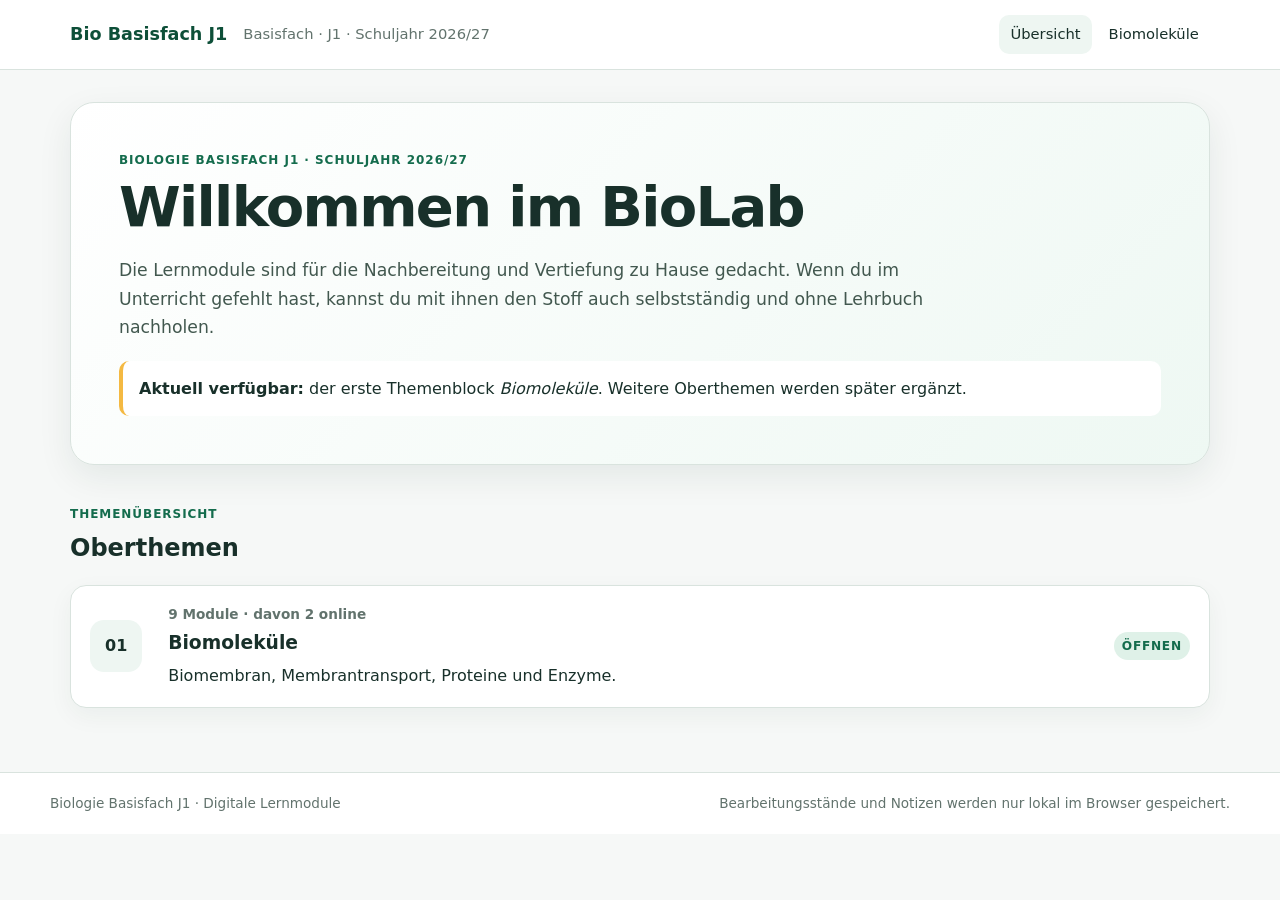
==== docs/index.html @ 50671f12 "füge mehrfachauswahl hinzu" ====
<!DOCTYPE html>

<html lang="de">
<head>
<meta charset="utf-8"/>
<meta content="width=device-width, initial-scale=1" name="viewport"/>
<meta content="Selbstlernmodule Biologie Basisfach J1 – Biomoleküle" name="description"/>
<title>Bio Basisfach – Biomoleküle</title>
<style>
:root {
  --bg: #f6f8f7;
  --surface: #ffffff;
  --surface-soft: #eef6f2;
  --text: #18302a;
  --muted: #62736d;
  --line: #d9e3de;
  --brand: #146c4d;
  --brand-dark: #0d4f38;
  --brand-soft: #dff1e8;
  --accent: #f4b942;
  --warm: #fff7df;
  --afb1: #e8f2ff;
  --afb2: #edf7ea;
  --afb3: #fff0e6;
  --shadow: 0 12px 34px rgba(18, 54, 43, 0.08);
  --radius: 18px;
}

* { box-sizing: border-box; }
html { scroll-behavior: smooth; }
body {
  margin: 0;
  background: var(--bg);
  color: var(--text);
  font-family: Inter, ui-sans-serif, system-ui, -apple-system, BlinkMacSystemFont, "Segoe UI", sans-serif;
  line-height: 1.65;
}
button, textarea { font: inherit; }
a { color: var(--brand); }
.skip-link { position: absolute; left: -9999px; top: auto; }
.skip-link:focus { left: 1rem; top: 1rem; z-index: 1000; padding: .6rem .8rem; background: #fff; border: 2px solid var(--brand); }
.sr-only { position: absolute; width: 1px; height: 1px; padding: 0; margin: -1px; overflow: hidden; clip: rect(0,0,0,0); white-space: nowrap; border: 0; }

.site-header {
  position: sticky;
  top: 0;
  z-index: 50;
  background: rgba(255,255,255,.94);
  backdrop-filter: blur(12px);
  border-bottom: 1px solid var(--line);
}
.header-inner {
  max-width: 1180px;
  margin: 0 auto;
  padding: .95rem 1.25rem;
  display: flex;
  align-items: center;
  gap: 1rem;
}
.brand { font-weight: 800; text-decoration: none; color: var(--brand-dark); font-size: 1.1rem; }
.brand-sub { color: var(--muted); font-size: .92rem; }
.top-nav { margin-left: auto; display: flex; gap: .35rem; }
.top-nav a { text-decoration: none; color: var(--text); padding: .45rem .7rem; border-radius: 10px; font-size: .92rem; }
.top-nav a:hover, .top-nav a:focus-visible { background: var(--surface-soft); outline: none; }

.page-shell { max-width: 1180px; margin: 0 auto; padding: 2rem 1.25rem 4rem; }
.hero, .module-hero {
  background: linear-gradient(135deg, #ffffff 0%, #eef8f3 100%);
  border: 1px solid var(--line);
  border-radius: 24px;
  padding: clamp(1.5rem, 4vw, 3rem);
  box-shadow: var(--shadow);
}
.hero h1, .module-hero h1 { margin: .25rem 0 .8rem; line-height: 1.15; font-size: clamp(2rem, 5vw, 3.5rem); letter-spacing: -.03em; }
.hero-copy, .lead { max-width: 820px; color: #42584f; font-size: 1.08rem; }
.hero-note { margin-top: 1.2rem; padding: .9rem 1rem; background: #fff; border-left: 4px solid var(--accent); border-radius: 10px; }
.eyebrow, .section-kicker { margin: 0; color: var(--brand); font-weight: 800; text-transform: uppercase; letter-spacing: .08em; font-size: .75rem; }

.section-block { margin-top: 2.5rem; }
.section-heading { display:flex; align-items:end; justify-content:space-between; margin-bottom:1rem; }
.section-heading h2 { margin: .25rem 0 0; }
.module-grid { display:grid; grid-template-columns:repeat(2,minmax(0,1fr)); gap:1rem; }
.module-card {
  display:grid;
  grid-template-columns: 54px 1fr auto;
  gap: 1rem;
  align-items:start;
  background: var(--surface);
  border: 1px solid var(--line);
  border-radius: var(--radius);
  padding: 1.1rem;
  text-decoration:none;
  color:inherit;
  min-height: 170px;
}
.module-card--active { box-shadow: 0 8px 24px rgba(18,54,43,.05); transition: transform .16s ease, box-shadow .16s ease, border-color .16s ease; }
.module-card--active:hover { transform: translateY(-2px); box-shadow: var(--shadow); border-color:#aacbbb; }
.module-card--planned { opacity:.62; background:#f3f5f4; }
.module-number { width:54px; height:54px; display:grid; place-items:center; border-radius:14px; background:var(--brand-soft); color:var(--brand-dark); font-weight:900; }
.module-card h3 { margin:.25rem 0 .35rem; line-height:1.3; }
.module-card p { margin:.15rem 0; color:var(--muted); }
.module-date { font-size:.84rem; }
.module-status { font-size:.76rem; font-weight:800; text-transform:uppercase; letter-spacing:.06em; color:var(--brand); background:var(--brand-soft); padding:.25rem .5rem; border-radius:999px; }
.module-card--planned .module-status { color:var(--muted); background:#e7ebe9; }

.learning-module { display:flex; flex-direction:column; gap:1.25rem; }
.module-hero { display:flex; justify-content:space-between; gap:1rem; align-items:flex-start; }
.module-hero h1 { font-size: clamp(1.9rem, 5vw, 3.2rem); }
.back-link { white-space:nowrap; text-decoration:none; font-weight:700; }
.learning-section {
  background:var(--surface);
  border:1px solid var(--line);
  border-radius:var(--radius);
  padding: clamp(1.25rem, 3vw, 2rem);
  box-shadow: 0 6px 20px rgba(18,54,43,.035);
}
.learning-section h2 { margin:.2rem 0 1rem; line-height:1.25; }
.learning-section h3 { margin-top:1.8rem; line-height:1.3; }
.learning-section p { max-width: 900px; }
.warmup { display:grid; grid-template-columns:64px 1fr; gap:1rem; background:var(--warm); }
.section-icon { width:54px; height:54px; display:grid; place-items:center; border-radius:50%; background:var(--accent); color:#3e3010; font-weight:900; font-size:1.4rem; }
.prompt { font-size:1.08rem; font-weight:600; }
.reflection-input { width:100%; min-height:110px; resize:vertical; border:1px solid #c9d5cf; border-radius:12px; padding:.85rem; background:#fff; color:var(--text); }
.reflection-input:focus { outline:3px solid rgba(20,108,77,.15); border-color:var(--brand); }
.input-actions { display:flex; gap:.75rem; align-items:center; margin-top:.65rem; flex-wrap:wrap; }
.save-status { color:var(--brand); font-size:.9rem; font-weight:700; }
.thinking-hint { margin-top:1rem; }
details { border-top:1px solid var(--line); padding-top:.7rem; margin-top:.7rem; }
summary { cursor:pointer; color:var(--brand-dark); font-weight:750; }

.goal-list { display:grid; gap:.7rem; padding-left:1.3rem; }
.key-box { margin:1.1rem 0; padding:1rem 1.05rem; background:var(--surface-soft); border-left:4px solid var(--brand); border-radius:12px; }
.phospholipid-key { display:flex; align-items:center; gap:1rem; margin:1rem 0; padding:1rem; background:#f8fbf9; border:1px solid var(--line); border-radius:14px; }
.phospholipid-icon { width:72px; height:82px; position:relative; flex:0 0 auto; }
.phospholipid-icon .head { position:absolute; left:24px; top:5px; width:24px; height:24px; border-radius:50%; background:#4ba3d8; border:2px solid #256d98; }
.phospholipid-icon .tail { position:absolute; top:31px; width:4px; height:47px; background:#d7a343; transform-origin:top center; border-radius:4px; }
.phospholipid-icon .t1 { left:31px; transform:rotate(10deg); }
.phospholipid-icon .t2 { left:40px; transform:rotate(-10deg); }

.btn { border:0; border-radius:10px; padding:.65rem .9rem; cursor:pointer; font-weight:750; }
.btn-secondary { background:#edf3f0; color:var(--brand-dark); border:1px solid #cbdad3; }
.btn-secondary:hover { background:#e2eee8; }

.scenario-controls, .bilayer-controls, .fluid-controls { display:flex; flex-wrap:wrap; gap:.6rem; margin:1rem 0; }
.scenario-btn, .bilayer-btn { border:1px solid #bfd1c8; background:#fff; color:var(--text); border-radius:999px; padding:.55rem .8rem; cursor:pointer; font-weight:700; }
.scenario-btn.is-active, .bilayer-btn.is-active { background:var(--brand); color:#fff; border-color:var(--brand); }
.scenario-sim { border:1px solid var(--line); border-radius:16px; overflow:hidden; background:#eef7fb; }
.environment-label { padding:.5rem .9rem; font-size:.82rem; color:#49636d; background:#e1f1f8; border-bottom:1px solid #cddfe6; }
.cell-stage { min-height:270px; position:relative; display:grid; place-items:center; overflow:hidden; }
.cell-boundary { width:min(72%,430px); height:180px; border-radius:50%; position:relative; transition:.25s ease; background:rgba(255,255,255,.45); }
.scenario-sim[data-state="none"] .cell-boundary { border:3px dashed #a9b6b0; }
.scenario-sim[data-state="wall"] .cell-boundary { border:10px solid #5f6d67; background:#f8f8f8; }
.scenario-sim[data-state="membrane"] .cell-boundary { border:8px double #24916b; background:#f9fffc; }
.particle { position:absolute; font-size:1.25rem; transition:all .6s ease; }
.particle-a { color:#d35b5b; } .particle-b { color:#436fc7; }
.cell-boundary .p1 { left:20%; top:28%; } .p2 { left:58%; top:20%; } .p3 { left:38%; top:56%; } .p4 { left:68%; top:62%; } .p5 { left:25%; top:70%; }
.outside-particles .o1 { left:10%; top:25%; } .outside-particles .o2 { right:12%; top:35%; } .outside-particles .o3 { left:18%; bottom:18%; }
.scenario-sim[data-state="none"] .cell-boundary .p1 { left:-24%; top:8%; } .scenario-sim[data-state="none"] .cell-boundary .p4 { left:112%; top:42%; }
.scenario-sim[data-state="wall"] .outside-particles .particle { opacity:.7; }
.scenario-result, .sim-feedback { padding:1rem; background:#fff; border-top:1px solid var(--line); font-weight:650; }
.mini-task { margin-top:1rem; padding:1rem; background:#f8faf9; border-radius:14px; border:1px solid var(--line); }

.bilayer-lab { border:1px solid var(--line); border-radius:16px; overflow:hidden; background:#eaf5fb; }
.water-label { text-align:center; padding:.45rem; color:#42687a; font-size:.82rem; background:#dff0f8; }
.bilayer-stage { min-height:280px; position:relative; background:linear-gradient(#eaf7fb 0 25%, #fff8e9 25% 75%, #eaf7fb 75% 100%); overflow:hidden; }
.lipid { position:absolute; width:28px; height:86px; transform-origin:center; transition:transform .35s ease, left .8s ease; }
.lipid .l-head { position:absolute; left:3px; width:22px; height:22px; border-radius:50%; background:#4ba3d8; border:2px solid #256d98; }
.lipid .l-tail { position:absolute; left:10px; width:3px; height:47px; background:#d4a147; border-radius:4px; transform-origin:top; }
.lipid .l-tail.two { left:16px; transform:rotate(8deg); }
.lipid.top .l-head { top:2px; } .lipid.top .l-tail { top:23px; }
.lipid.bottom .l-head { bottom:2px; } .lipid.bottom .l-tail { bottom:23px; transform-origin:bottom; }
.lipid.bottom .l-tail.two { transform:rotate(-8deg); }
.bilayer-stage[data-arrangement="insideout"] .lipid.top { transform:rotate(180deg); }
.bilayer-stage[data-arrangement="insideout"] .lipid.bottom { transform:rotate(180deg); }
.bilayer-stage[data-arrangement="random"] .lipid:nth-child(3n) { transform:rotate(90deg); }
.bilayer-stage[data-arrangement="random"] .lipid:nth-child(4n) { transform:rotate(-65deg); }
.membrane-protein { position:absolute; left:50%; top:50%; width:42px; height:138px; transform:translate(-50%,-50%); border-radius:24px; background:#8f67c2; border:3px solid #68479a; opacity:0; transition:opacity .25s ease; z-index:4; }
.membrane-protein.visible { opacity:1; }
.bilayer-stage.fluid .lipid { animation: drift 1.8s ease-in-out infinite alternate; }
.bilayer-stage.fluid .lipid:nth-child(even) { animation-delay:.35s; }
.bilayer-stage.fluid .membrane-protein { animation: proteinDrift 2.4s ease-in-out infinite alternate; }
@keyframes drift { from { margin-left:-5px; } to { margin-left:5px; } }
@keyframes proteinDrift { from { margin-left:-8px; } to { margin-left:8px; } }
.micro-note { font-size:.85rem; color:var(--muted); }

.quiz { display:grid; gap:1rem; }
.quiz-question { padding:1rem; border:1px solid var(--line); border-radius:14px; background:#fbfcfb; }
.quiz-question > p:first-child { margin-top:0; }
.quiz-question button { width:100%; text-align:left; margin:.35rem 0; padding:.65rem .75rem; border:1px solid #cbd8d1; border-radius:10px; background:#fff; color:var(--text); cursor:pointer; }
.quiz-question button:hover { border-color:#9ebcaf; }
.quiz-question button.selected { background:#dbeafe; border-color:#3b82f6; }
.quiz-question button.correct { background:#e3f5ea; border-color:#58a777; }
.quiz-question button.wrong { background:#fff0ee; border-color:#d78276; }
.quiz-question button:disabled { cursor:default; opacity:.88; }
.quiz-question .check-answer { margin-top:1rem; font-weight:600; cursor:pointer; }
.quiz-question .check-answer:disabled { opacity:.6; cursor:default; }
.feedback { min-height:1.4rem; margin:.6rem 0 0; font-weight:650; }
.quiz-summary { padding:.9rem 1rem; background:var(--surface-soft); border-radius:12px; font-weight:800; }

.exam-section { display:grid; gap:1rem; }
.exam-section > .section-kicker, .exam-section > h2 { grid-column:1 / -1; }
.exam-card { padding:1rem 1rem 1.15rem; border-radius:14px; border:1px solid var(--line); }
.afb1 { background:var(--afb1); } .afb2 { background:var(--afb2); } .afb3 { background:var(--afb3); }
.afb-label { display:inline-block; padding:.2rem .5rem; border-radius:999px; background:rgba(255,255,255,.8); font-size:.75rem; font-weight:900; letter-spacing:.05em; }
.exam-card h3 { margin:.5rem 0; }

.selfcheck { display:grid; gap:.7rem; }
.selfcheck label { display:flex; gap:.7rem; align-items:flex-start; padding:.7rem .8rem; border:1px solid var(--line); border-radius:10px; background:#fbfcfb; }
.selfcheck input { margin-top:.25rem; width:1.05rem; height:1.05rem; }
.module-footer-nav { display:flex; justify-content:space-between; gap:1rem; padding:.5rem .2rem 1rem; }
.module-footer-nav a { text-decoration:none; font-weight:800; }
.next-link { margin-left:auto; }
.site-footer { border-top:1px solid var(--line); color:var(--muted); font-size:.85rem; display:flex; justify-content:space-between; gap:1rem; padding:1.2rem max(1.25rem, calc((100vw - 1180px)/2)); background:#fff; }

@media (min-width: 820px) {
  .exam-section { grid-template-columns:repeat(3,1fr); }
}
@media (max-width: 820px) {
  .module-grid { grid-template-columns:1fr; }
  .header-inner { flex-wrap:wrap; }
  .brand-sub { display:none; }
  .top-nav { width:100%; margin-left:0; overflow:auto; padding-bottom:.1rem; }
  .module-hero { flex-direction:column; }
  .warmup { grid-template-columns:1fr; }
  .site-footer { flex-direction:column; }
}
@media (max-width: 560px) {
  .page-shell { padding:1rem .8rem 3rem; }
  .module-card { grid-template-columns:45px 1fr; }
  .module-number { width:45px; height:45px; }
  .module-status { grid-column:2; justify-self:start; }
  .hero, .module-hero, .learning-section { border-radius:14px; }
  .module-footer-nav { flex-direction:column; }
  .next-link { margin-left:0; }
}

/* v2: navigation by upper topic + written AFB answers */
.top-nav a.is-active {
  background: var(--surface-soft);
  color: var(--accent-dark);
  border-color: #b8d5c6;
}
.topic-grid { display:grid; grid-template-columns:minmax(0, 1fr); gap:1rem; }
.topic-card {
  display:grid; grid-template-columns:62px 1fr auto; gap:1rem; align-items:center;
  padding:1.1rem 1.2rem; border:1px solid var(--line); border-radius:16px;
  background:#fff; text-decoration:none; color:var(--text); box-shadow:var(--shadow-soft);
}
.topic-card:hover { border-color:#9ebcaf; transform:translateY(-1px); }
.topic-index {
  width:52px; height:52px; display:grid; place-items:center; border-radius:14px;
  background:var(--surface-soft); color:var(--accent-dark); font-weight:900;
}
.topic-meta { margin:0 0 .15rem; color:var(--muted); font-size:.85rem; font-weight:700; }
.topic-card h3 { margin:.1rem 0 .25rem; }
.topic-card p:last-child { margin:.2rem 0 0; }
.topic-hero {
  display:flex; justify-content:space-between; gap:1.5rem; align-items:flex-start;
  margin-bottom:1rem; padding:1.5rem 1.6rem; border:1px solid var(--line);
  border-radius:18px; background:linear-gradient(145deg,#ffffff,#f2f8f4); box-shadow:var(--shadow-soft);
}
.topic-hero h1 { margin:.1rem 0 .35rem; }
.topic-intro {
  padding:1rem 1.2rem; margin-bottom:1rem; border-left:4px solid var(--accent);
  border-radius:0 12px 12px 0; background:var(--surface-soft);
}
.topic-intro p { margin:.25rem 0; }
.prereq-note {
  margin:0 0 1rem; padding:.8rem 1rem; border:1px solid #d9e6df; border-radius:12px;
  background:#f7fbf8; color:#315244;
}
.exam-intro {
  grid-column:1 / -1; margin:.1rem 0 .2rem; padding:.75rem .9rem;
  border-radius:10px; background:#f6f8f7; color:var(--muted);
}
.answer-label { display:block; margin:.9rem 0 .35rem; font-weight:850; }
.exam-answer { min-height:9rem; background:rgba(255,255,255,.84); }
.exam-card .input-actions { margin-bottom:.7rem; }
.exam-card details { margin-top:.6rem; }

@media (max-width: 700px) {
  .topic-card { grid-template-columns:48px 1fr; }
  .topic-card .module-status { grid-column:2; justify-self:start; }
  .topic-hero { flex-direction:column; }
}

/* Programmatic focus after route changes should not draw a large page outline. */
#main:focus:not(:focus-visible) { outline: none; }

/* v3 robustness fixes */
:root { --shadow-soft: 0 8px 24px rgba(18,54,43,.05); }
#main:focus, #main:focus-visible { outline: none !important; }

</style>
</head>
<body>
<a class="skip-link" href="#main">Zum Inhalt</a>
<header class="site-header">
<div class="header-inner">
<a class="brand" href="#/">Bio Basisfach J1</a>
<span class="brand-sub">Basisfach · J1 · Schuljahr 2026/27</span>
<nav aria-label="Hauptnavigation" class="top-nav"><a href="#/">Übersicht</a><a href="#/biomolekuele">Biomoleküle</a></nav>
</div>
</header>
<main class="page-shell" id="main" tabindex="-1">
<section class="view" id="view-overview">
<div class="hero">
<p class="eyebrow">Biologie Basisfach J1 · Schuljahr 2026/27</p>
<h1>Willkommen im BioLab</h1>
<p class="hero-copy">Die Lernmodule sind für die Nachbereitung und Vertiefung zu Hause gedacht. Wenn du im Unterricht gefehlt hast, kannst du mit ihnen den Stoff auch selbstständig und ohne Lehrbuch nachholen.</p>
<div class="hero-note"><strong>Aktuell verfügbar:</strong> der erste Themenblock <em>Biomoleküle</em>. Weitere Oberthemen werden später ergänzt.</div>
</div>
<section aria-labelledby="topics-title" class="section-block">
<div class="section-heading"><div><p class="eyebrow">Themenübersicht</p><h2 id="topics-title">Oberthemen</h2></div></div>
<div class="topic-grid">
<a class="topic-card topic-card--active" href="#/biomolekuele">
<span class="topic-index">01</span>
<div><p class="topic-meta">9 Module · davon 2 online</p><h3>Biomoleküle</h3><p>Biomembran, Membrantransport, Proteine und Enzyme.</p></div>
<span class="module-status">öffnen</span>
</a>
</div>
</section>
</section><section class="view" hidden="" id="view-biomolekuele">
<div class="topic-hero">
<div>
<p class="eyebrow">Oberthema 1</p>
<h1>Biomoleküle</h1>
<p class="lead">Vom Grundprinzip der Biomembran über Membrantransport bis zu Proteinen und Enzymen.</p>
</div>
<a class="back-link" href="#/">← Übersicht</a>
</div>
<div class="topic-intro">
<p><strong>So arbeitest du:</strong> Öffne die Module möglichst in der angegebenen Reihenfolge. Jedes Modul beginnt mit einer kurzen Vorwissensfrage, erklärt anschließend den benötigten Stoff und endet mit Kurzcheck sowie Aufgaben aus AFB I–III.</p>
<p>Für Modul 1 wird kein spezielles Vorwissen aus der Kursstufe vorausgesetzt. Modul 2 baut nur auf Modul 1 auf und erklärt neue Fachbegriffe dort, wo sie erstmals benötigt werden.</p>
</div>
<div class="module-grid">
<a class="module-card module-card--active" href="#/biomolekuele/modul-1">
<span class="module-number">01</span>
<div>
<p class="module-date">15.09.2026</p>
<h3>Modul 1 · Biomembran – warum braucht eine Zelle eine Grenze?</h3>
<p>Kompartimentierung, Abgrenzung von Reaktionsräumen und kontrollierter Stoffaustausch.</p>
</div>
<span class="module-status">bereit</span>
</a>
<a class="module-card module-card--active" href="#/biomolekuele/modul-2">
<span class="module-number">02</span>
<div>
<p class="module-date">21.09.2026</p>
<h3>Modul 2 · Aufbau und Modell der Biomembran</h3>
<p>Phospholipide, Lipiddoppelschicht, Membranproteine und Flüssig-Mosaik-Modell.</p>
</div>
<span class="module-status">bereit</span>
</a>
<article aria-disabled="true" class="module-card module-card--planned">
<span class="module-number">03</span>
<div><p class="module-date">28.09.2026</p><h3>Modul 3 · Passiver Stofftransport</h3><p>Diffusion, erleichterte Diffusion und Osmose.</p></div>
<span class="module-status">folgt</span>
</article>
<article aria-disabled="true" class="module-card module-card--planned">
<span class="module-number">04</span>
<div><p class="module-date">29.09.2026</p><h3>Modul 4 · Aktiver Transport und Membranfluss</h3><p>Energieabhängiger Transport, Endo- und Exocytose.</p></div>
<span class="module-status">folgt</span>
</article>
<article aria-disabled="true" class="module-card module-card--planned">
<span class="module-number">05</span>
<div><p class="module-date">12.10.2026</p><h3>Modul 5 · Proteine – Struktur und Funktion</h3><p>Aminosäuren, Peptidbindung, Strukturebenen und Denaturierung.</p></div>
<span class="module-status">folgt</span>
</article>
<article aria-disabled="true" class="module-card module-card--planned">
<span class="module-number">06</span>
<div><p class="module-date">13.10.2026</p><h3>Modul 6 · Enzyme als Biokatalysatoren</h3><p>Aktives Zentrum, Spezifität und Enzym-Substrat-Komplex.</p></div>
<span class="module-status">folgt</span>
</article>
<article aria-disabled="true" class="module-card module-card--planned">
<span class="module-number">07</span>
<div><p class="module-date">19.10.2026</p><h3>Modul 7 · Enzymaktivität untersuchen – Planung</h3><p>Hypothesen, Variablen, Kontrollansatz und Versuchsplanung.</p></div>
<span class="module-status">folgt</span>
</article>
<article aria-disabled="true" class="module-card module-card--planned">
<span class="module-number">08</span>
<div><p class="module-date">02.11.2026</p><h3>Modul 8 · Enzymexperiment durchführen</h3><p>Messwerte erheben, Bedingungen kontrollieren und dokumentieren.</p></div>
<span class="module-status">folgt</span>
</article>
<article aria-disabled="true" class="module-card module-card--planned">
<span class="module-number">09</span>
<div><p class="module-date">09.11.2026</p><h3>Modul 9 · Auswertung und Enzymhemmung</h3><p>Diagramme, Optimum, Sättigung, Fehlerquellen und Hemmung.</p></div>
<span class="module-status">folgt</span>
</article>
</div></section>
<section class="view" hidden="" id="view-module-1">
<article class="learning-module" data-module="1">
<header class="module-hero">
<div>
<p class="eyebrow">Modul 1 · 15.09.2026</p>
<h1>Biomembran – warum braucht eine Zelle überhaupt eine Grenze?</h1>
<p class="lead">Von der Zelle als Reaktionsraum zur Idee der Kompartimentierung.</p>
</div>
<a class="back-link" href="#/biomolekuele">← Biomoleküle</a>
</header>
<section aria-labelledby="m1-warmup" class="learning-section warmup">
<div aria-hidden="true" class="section-icon">?</div>
<div>
<p class="section-kicker">Vorwissen aktivieren</p>
<h2 id="m1-warmup">Stell dir vor, eine Zelle hätte keine Membran.</h2>
<p class="prompt">Was würde vermutlich mit den Stoffen in der Zelle passieren? Nenne mindestens zwei Folgen.</p>
<label class="sr-only" for="m1-prior">Deine Antwort</label>
<textarea class="reflection-input" id="m1-prior" placeholder="Notiere deine Vermutung in 2–4 Sätzen …" rows="4"></textarea>
<div class="input-actions">
<button class="btn btn-secondary save-note" data-note="m1-prior">Antwort auf diesem Gerät merken</button>
<span class="save-status" id="m1-prior-status" role="status"></span>
</div>
<details class="thinking-hint">
<summary>Denkanstoß anzeigen</summary>
<p>Überlege, ob die Zelle Stoffe gezielt im Inneren halten könnte und ob Unterschiede zwischen Zellinnerem und Umgebung erhalten blieben.</p>
</details>
</div>
</section>
<div class="prereq-note"><strong>Voraussetzungen:</strong> Kein spezielles Kursstufenwissen nötig. Neue Begriffe werden im Modul eingeführt.</div><section aria-labelledby="m1-goals" class="learning-section goals">
<p class="section-kicker">Das solltest du nach dem Modul können</p>
<h2 id="m1-goals">Lernziele</h2>
<ul class="goal-list">
<li>erklären, warum Zellen abgegrenzte Reaktionsräume benötigen,</li>
<li>den Begriff <strong>Kompartimentierung</strong> fachsprachlich korrekt verwenden,</li>
<li>begründen, warum eine Biomembran zugleich abgrenzen und Stoffaustausch ermöglichen muss.</li>
</ul>
</section>
<section aria-labelledby="m1-info" class="learning-section info-section">
<p class="section-kicker">In einer lebenden Zelle laufen gleichzeitig sehr viele chemische Reaktionen ab. Damit diese Reaktionen geordnet stattfinden können, braucht die Zelle <strong>definierte Bedingungen</strong>, zum Beispiel bestimmte Stoffkonzentrationen und eine räumliche Trennung verschiedener Vorgänge. Die Zellmembran schafft deshalb einen <strong>abgegrenzten Reaktionsraum</strong>.</p>
<h2 id="m1-info">1. Eine Zelle ist kein Beutel voller Stoffe</h2>
<p>
            In einer lebenden Zelle laufen gleichzeitig sehr viele chemische Reaktionen ab. Damit diese Reaktionen geordnet stattfinden können,
            braucht die Zelle definierte Bedingungen: bestimmte Konzentrationen, einen passenden pH-Wert, geeignete Enzyme und oft auch eine räumliche Trennung voneinander.
            Die Zellmembran schafft deshalb einen <strong>abgegrenzten Reaktionsraum</strong>.
          </p>
<div class="key-box">
<strong>Kernidee:</strong> Leben benötigt nicht nur Stoffe, sondern auch eine kontrollierte räumliche Organisation dieser Stoffe.
          </div>
<h3>2. Kompartimentierung schafft unterschiedliche Reaktionsräume</h3>
<p>Als <strong>Kompartimentierung</strong> bezeichnet man die Aufteilung einer Zelle in abgegrenzte Bereiche. Bereits die äußere Zellmembran trennt das Zellinnere von der Umgebung. Bei Zellen mit Zellkern gibt es zusätzlich innere, von Membranen abgegrenzte Bereiche. Solche Zellbereiche mit bestimmten Aufgaben nennt man <strong>Organellen</strong>; ein Beispiel ist der Zellkern.</p>
<p>
            Dadurch können in verschiedenen Bereichen gleichzeitig unterschiedliche Bedingungen herrschen. Ein Stoff kann in einem Kompartiment angereichert werden,
            während er in einem anderen nur in geringer Konzentration vorkommt. Solche Unterschiede sind für viele Zellprozesse entscheidend.
          </p>
<h3>3. Abgrenzung allein reicht nicht</h3>
<p>
            Eine Zelle ist ein <strong>offenes System</strong>: Sie nimmt Stoffe und Energie auf und gibt Stoffe und Energie an die Umgebung ab. Eine vollständig undurchlässige Hülle wäre daher ebenso ungeeignet wie gar keine Hülle.
            Die Biomembran muss Stoffaustausch <strong>kontrollieren</strong>. Manche Stoffe können passieren, andere nur über bestimmte Membranproteine und wieder andere werden zurückgehalten.
          </p>
<p>
            Wie dieser selektive Stofftransport funktioniert, wird in späteren Modulen genauer behandelt. Für dieses Modul ist entscheidend:
            <strong>Biomembranen trennen Räume, ohne sie vollständig voneinander zu isolieren.</strong>
</p>
<h3>4. Struktur ermöglicht Funktion</h3>
<p>Dass eine Membran gleichzeitig abgrenzen, beweglich sein und bestimmte Stoffe unterschiedlich gut passieren lassen kann, hängt mit ihrem Aufbau zusammen. Die Grundstruktur besteht aus einer <strong>Lipiddoppelschicht</strong> mit eingelagerten Proteinen. Was diese Begriffe genau bedeuten, lernst du erst im nächsten Modul – du musst sie hier noch nicht erklären können.</p>
</section>
<section aria-labelledby="m1-interactive" class="learning-section interactive-section">
<p class="section-kicker">Interaktiv entdecken</p>
<h2 id="m1-interactive">Welche Grenze eignet sich für eine lebende Zelle?</h2>
<p>Wähle nacheinander die drei Modelle aus. Entscheide jeweils, ob Stoffkonzentrationen kontrolliert werden können und ob Austausch möglich ist.</p>
<div aria-label="Grenzmodell wählen" class="scenario-controls" role="group">
<button class="scenario-btn is-active" data-scenario="none">Keine Grenze</button>
<button class="scenario-btn" data-scenario="wall">Undurchlässige Wand</button>
<button class="scenario-btn" data-scenario="membrane">Biomembran</button>
</div>
<div class="scenario-sim" data-state="none" id="m1-sim">
<div class="environment-label">Umgebung</div>
<div class="cell-stage">
<div class="cell-boundary">
<span class="particle particle-a p1">●</span><span class="particle particle-a p2">●</span><span class="particle particle-b p3">◆</span>
<span class="particle particle-b p4">◆</span><span class="particle particle-a p5">●</span>
</div>
<div aria-hidden="true" class="outside-particles">
<span class="particle particle-a o1">●</span><span class="particle particle-b o2">◆</span><span class="particle particle-a o3">●</span>
</div>
</div>
<div aria-live="polite" class="scenario-result" id="m1-scenario-result"></div>
</div>
<div class="mini-task">
<strong>Deine Schlussfolgerung:</strong>
<p>Warum ist „selektiv durchlässig“ für eine Zellgrenze günstiger als „vollständig dicht“?</p>
<details><summary>Musterantwort anzeigen</summary><p>Eine selektiv durchlässige Membran kann notwendige Stoffe aufnehmen, Abfallstoffe abgeben und gleichzeitig wichtige Konzentrationsunterschiede erhalten. Eine vollständig dichte Wand würde den notwendigen Stoff- und Energieaustausch verhindern.</p></details>
</div>
</section>
<section aria-labelledby="m1-quiz-title" class="learning-section quiz-section">
<p class="section-kicker">Kurzcheck</p>
<h2 id="m1-quiz-title">Prüfe dein Verständnis</h2>
<div class="quiz" data-quiz="m1">
<div class="quiz-question" data-correct="b">
<p><strong>1.</strong> Was beschreibt Kompartimentierung am besten?</p>
<button data-answer="a">Die vollständige Isolation einer Zelle von ihrer Umgebung.</button>
<button data-answer="b">Die Aufteilung einer Zelle in abgegrenzte Reaktionsräume.</button>
<button data-answer="c">Der unkontrollierte Austausch aller Stoffe mit der Umgebung.</button>
<button data-answer="d">Die gleichmäßige Verteilung aller Stoffe in der gesamten Zelle.</button>
<p aria-live="polite" class="feedback"></p>
</div>
<div class="quiz-question" data-correct="c">
<p><strong>2.</strong> Warum wäre eine vollständig undurchlässige Zellgrenze ungeeignet?</p>
<button data-answer="a">Weil dadurch keine Proteine entstehen könnten.</button>
<button data-answer="b">Weil die Zelle dadurch automatisch platzen würde.</button>
<button data-answer="c">Weil notwendiger Stoff- und Energieaustausch mit der Umgebung verhindert würde.</button>
<button data-answer="d">Weil Membranen grundsätzlich keine Stoffe zurückhalten dürfen.</button>
<p aria-live="polite" class="feedback"></p>
</div>
<div class="quiz-question" data-correct="a">
<p><strong>3.</strong> Welche Aussage trifft auf eine lebende Zelle zu?</p>
<button data-answer="a">Sie ist ein offenes System mit kontrolliertem Stoff- und Energieaustausch.</button>
<button data-answer="b">Sie ist vollständig von ihrer Umwelt isoliert.</button>
<button data-answer="c">In allen Zellbereichen herrschen immer dieselben Bedingungen.</button>
<button data-answer="d">Sie benötigt keine Konzentrationsunterschiede.</button>
<p aria-live="polite" class="feedback"></p>
</div>
<div class="quiz-question" data-correct="d">
<p><strong>4.</strong> Welche Funktion erfüllt die äußere Zellmembran unmittelbar?</p>
<button data-answer="a">Sie hält grundsätzlich jeden Stoff dauerhaft in der Zelle fest.</button>
<button data-answer="b">Sie sorgt dafür, dass in allen Zellbereichen gleiche Bedingungen herrschen.</button>
<button data-answer="c">Sie verhindert jeden Austausch zwischen Zelle und Umgebung.</button>
<button data-answer="d">Sie grenzt das Zellinnere ab und ermöglicht kontrollierten Austausch.</button>
<p aria-live="polite" class="feedback"></p>
</div>
<div class="quiz-question" data-correct="b">
<p><strong>5.</strong> Was ist die wichtigste Folge räumlicher Trennung in der Zelle?</p>
<button data-answer="a">Alle Reaktionen laufen dadurch gleich schnell ab.</button>
<button data-answer="b">Unterschiedliche Bedingungen können gleichzeitig aufrechterhalten werden.</button>
<button data-answer="c">Die Zelle benötigt keine Enzyme mehr.</button>
<button data-answer="d">Stofftransport wird vollständig verhindert.</button>
<p aria-live="polite" class="feedback"></p>
</div>
<div aria-live="polite" class="quiz-summary"></div>
</div>
</section>
<section aria-labelledby="m1-exam" class="learning-section exam-section">
<p class="section-kicker">Üben wie in einer Klausur</p>
<h2 id="m1-exam">Aufgaben nach Anforderungsbereichen – mit eigener Antwort</h2><p class="exam-intro">Formuliere zuerst selbst eine Antwort. Nutze den Hinweis nur bei Bedarf und öffne die Musterlösung erst danach zum Vergleichen.</p>
<article class="exam-card afb1">
<div class="afb-label">AFB I</div>
<h3>Grundwissen wiedergeben</h3>
<p><strong>Aufgabe:</strong> Definiere den Begriff <em>Kompartimentierung</em> und nenne zwei Funktionen von Biomembranen.</p><label class="answer-label" for="m1-afb1-answer">Deine Antwort</label><textarea class="reflection-input exam-answer" id="m1-afb1-answer" placeholder="Formuliere hier deine Antwort …" rows="7" spellcheck="true"></textarea><div class="input-actions"><button class="btn btn-secondary save-note" data-note="m1-afb1-answer" type="button">Antwort auf diesem Gerät merken</button><span class="save-status" id="m1-afb1-answer-status" role="status"></span></div>
<details><summary>Hinweis anzeigen</summary><p>Denke an räumliche Trennung und an die Beziehung zwischen Zellinnerem und Umgebung.</p></details>
<details><summary>Musterlösung anzeigen</summary><p>Kompartimentierung ist die Aufteilung einer Zelle in voneinander abgegrenzte Reaktionsräume. Biomembranen grenzen solche Räume gegeneinander ab und ermöglichen beziehungsweise regulieren den Stoffaustausch zwischen ihnen.</p></details>
</article>
<article class="exam-card afb2">
<div class="afb-label">AFB II</div>
<h3>Zusammenhänge erklären</h3>
<p><strong>Aufgabe:</strong> Erkläre, warum für eine lebende Zelle sowohl „keine Grenze“ als auch eine „vollständig undurchlässige Grenze“ ungeeignet wären.</p><label class="answer-label" for="m1-afb2-answer">Deine Antwort</label><textarea class="reflection-input exam-answer" id="m1-afb2-answer" placeholder="Formuliere hier deine Antwort …" rows="7" spellcheck="true"></textarea><div class="input-actions"><button class="btn btn-secondary save-note" data-note="m1-afb2-answer" type="button">Antwort auf diesem Gerät merken</button><span class="save-status" id="m1-afb2-answer-status" role="status"></span></div>
<details><summary>Hinweis anzeigen</summary><p>Betrachte zwei Anforderungen getrennt: Konzentrationsunterschiede erhalten und Stoffaustausch ermöglichen.</p></details>
<details><summary>Musterlösung anzeigen</summary><p>Ohne Grenze würden Stoffe unkontrolliert zwischen Zellinnerem und Umgebung verteilt; Konzentrationsunterschiede und definierte Reaktionsbedingungen könnten nicht stabil erhalten bleiben. Eine vollständig undurchlässige Grenze würde dagegen den notwendigen Austausch von Stoffen und Energie verhindern. Eine Biomembran verbindet deshalb Abgrenzung mit kontrollierter Durchlässigkeit.</p></details>
</article>
<article class="exam-card afb3">
<div class="afb-label">AFB III</div>
<h3>Übertragen und begründen</h3>
<p><strong>Aufgabe:</strong> Ein Stoff macht die Biomembran einer Zelle plötzlich für sehr viele gelöste Stoffe unkontrolliert durchlässig. Beurteile, warum das für die Zelle lebensbedrohlich sein kann.</p><label class="answer-label" for="m1-afb3-answer">Deine Antwort</label><textarea class="reflection-input exam-answer" id="m1-afb3-answer" placeholder="Formuliere hier deine Antwort …" rows="7" spellcheck="true"></textarea><div class="input-actions"><button class="btn btn-secondary save-note" data-note="m1-afb3-answer" type="button">Antwort auf diesem Gerät merken</button><span class="save-status" id="m1-afb3-answer-status" role="status"></span></div>
<details><summary>Hinweis anzeigen</summary><p>Überlege, was mit den zuvor beschriebenen Konzentrationsunterschieden und den stabilen Bedingungen im Zellinneren passiert.</p></details>
<details><summary>Musterlösung anzeigen</summary><p>Durch die unkontrollierte Durchlässigkeit können wichtige Unterschiede zwischen Zellinnerem und Umgebung zusammenbrechen. Stoffe werden nicht mehr gezielt zurückgehalten oder ausgetauscht. Dadurch kann die Zelle die für ihre Reaktionen nötigen inneren Bedingungen nicht stabil halten. Weil geordnete Zellprozesse solche kontrollierten Bedingungen benötigen, kann die Zelle schwer geschädigt werden oder absterben.</p></details>
</article>
</section>
<section aria-labelledby="m1-selfcheck" class="learning-section selfcheck">
<p class="section-kicker">Abschluss</p>
<h2 id="m1-selfcheck">Kannst du das jetzt?</h2>
<label><input data-check="m1-1" type="checkbox"/> Ich kann erklären, warum Zellen abgegrenzte Reaktionsräume benötigen.</label>
<label><input data-check="m1-2" type="checkbox"/> Ich kann Kompartimentierung fachsprachlich korrekt beschreiben.</label>
<label><input data-check="m1-3" type="checkbox"/> Ich kann begründen, warum Biomembranen nicht vollständig undurchlässig sein dürfen.</label>
</section>
<nav aria-label="Modulnavigation" class="module-footer-nav">
<a href="#/biomolekuele">← Biomoleküle</a>
<a class="next-link" href="#/biomolekuele/modul-2">Weiter zu Modul 2 →</a>
</nav>
</article>
</section>
<section class="view" hidden="" id="view-module-2">
<article class="learning-module" data-module="2">
<header class="module-hero">
<div>
<p class="eyebrow">Modul 2 · 21.09.2026</p>
<h1>Aufbau und Modell der Biomembran</h1>
<p class="lead">Wie sich Phospholipide in Wasser zu einer beweglichen Grenzschicht anordnen und welche Rolle Membranproteine spielen.</p>
</div>
<a class="back-link" href="#/biomolekuele">← Biomoleküle</a>
</header>
<section aria-labelledby="m2-warmup" class="learning-section warmup">
<div aria-hidden="true" class="section-icon">?</div>
<div>
<p class="section-kicker">Vorwissen aktivieren</p>
<h2 id="m2-warmup">Öl und Wasser mischen sich kaum – warum ist das für Biomembranen wichtig?</h2>
<p class="prompt">Formuliere eine Vermutung, was ein Molekül können müsste, damit es sich in Wasser zu einer stabilen Grenzschicht anordnet.</p>
<label class="sr-only" for="m2-prior">Deine Antwort</label>
<textarea class="reflection-input" id="m2-prior" placeholder="Notiere deine Vermutung in 2–4 Sätzen …" rows="4"></textarea>
<div class="input-actions">
<button class="btn btn-secondary save-note" data-note="m2-prior">Antwort auf diesem Gerät merken</button>
<span class="save-status" id="m2-prior-status" role="status"></span>
</div>
<details class="thinking-hint">
<summary>Denkanstoß anzeigen</summary>
<p>Denke an Molekülteile, die gut mit Wasser wechselwirken, und an Molekülteile, die Wasser meiden.</p>
</details>
</div>
</section>
<div class="prereq-note"><strong>Voraussetzungen:</strong> Nur die Grundidee aus Modul 1: Biomembranen grenzen Reaktionsräume ab und ermöglichen kontrollierten Stoffaustausch. Alles Weitere wird hier erklärt.</div><section aria-labelledby="m2-goals" class="learning-section goals">
<p class="section-kicker">Das solltest du nach dem Modul können</p>
<h2 id="m2-goals">Lernziele</h2>
<ul class="goal-list">
<li>den Aufbau eines Phospholipids erklären und die Begriffe <strong>hydrophil</strong> und <strong>hydrophob</strong> anwenden,</li>
<li>die Bildung einer Lipiddoppelschicht in wässriger Umgebung begründen,</li>
<li>das Flüssig-Mosaik-Modell beschreiben und seine Aussagekraft sowie Grenzen erläutern.</li>
</ul>
</section>
<section aria-labelledby="m2-info" class="learning-section info-section">
<p class="section-kicker">Wissen &amp; Verstehen</p>
<h2 id="m2-info">1. Phospholipide besitzen zwei unterschiedliche Bereiche</h2>
<p>Ein <strong>Phospholipid</strong> besitzt einen Kopfbereich und zwei lange Fettsäurereste. Der Kopf kann gut mit Wasser wechselwirken und ist deshalb <strong>hydrophil</strong> („wasserliebend“). Die Fettsäurereste meiden den Kontakt mit Wasser und sind <strong>hydrophob</strong> („wassermeidend“). Für dieses Modul reicht diese Unterscheidung; chemische Details des Molekülaufbaus brauchst du nicht.</p>
<div class="phospholipid-key">
<div aria-label="Schematisches Phospholipid" class="phospholipid-icon">
<span class="head"></span><span class="tail t1"></span><span class="tail t2"></span>
</div>
<div><strong>Amphiphil</strong> bedeutet: Ein Molekül besitzt einen hydrophilen und einen hydrophoben Bereich.</div>
</div>
<h3>2. In Wasser entsteht spontan eine Doppelschicht</h3>
<p>
            In einer wässrigen Umgebung ordnen sich Phospholipide so an, dass die hydrophilen Köpfe zum Wasser zeigen, während die hydrophoben Fettsäurereste möglichst wenig Kontakt mit Wasser haben.
            Bei einer Membran liegen deshalb zwei Lipidschichten einander gegenüber: Die hydrophoben Bereiche zeigen nach innen zueinander, die hydrophilen Köpfe nach außen zu den wässrigen Räumen.
          </p>
<div class="key-box"><strong>Merksatz:</strong> Wasser außen – hydrophile Köpfe nach außen; hydrophobe Schwänze nach innen.</div>
<h3>3. Membranproteine machen die Membran funktional vielseitig</h3>
<p>Sie können sehr unterschiedliche Aufgaben übernehmen, zum Beispiel den Transport bestimmter Stoffe durch die Membran, die Aufnahme von Signalen oder die Verankerung anderer Zellbestandteile. Die genauen Transportmechanismen werden erst in den folgenden Modulen erklärt.</p>
<p>
            Die Membran ist deshalb keine reine „Fettwand“. Ihre Eigenschaften entstehen aus dem Zusammenspiel von Lipiden und Proteinen.
          </p>
<h3>4. Das Flüssig-Mosaik-Modell</h3>
<p>
            Das heute gebräuchliche Grundmodell beschreibt Biomembranen als <strong>bewegliche Lipiddoppelschicht</strong>, in der unterschiedliche Proteine wie Teile eines Mosaiks verteilt sind.
            „Flüssig“ bedeutet dabei nicht, dass die Membran wie Wasser fließt. Gemeint ist vor allem, dass viele Lipide und Proteine sich seitlich innerhalb der Membran bewegen können.
          </p>
<p>
            Modelle vereinfachen Wirklichkeit. Das Flüssig-Mosaik-Modell zeigt zentrale Grundprinzipien sehr gut, bildet aber nicht jede Membranregion, jede Proteinbindung und jede lokale Struktur exakt ab.
            Es ist also eine hilfreiche Erklärung, keine maßstabsgetreue Fotografie der Membran.
          </p>
</section>
<section aria-labelledby="m2-interactive" class="learning-section interactive-section">
<p class="section-kicker">Interaktiv entdecken</p>
<h2 id="m2-interactive">Baue eine Lipiddoppelschicht</h2>
<p>Teste verschiedene Anordnungen. Entscheide, welche Anordnung in Wasser eine stabile Membrangrenze ermöglicht.</p>
<div aria-label="Phospholipid-Anordnung" class="bilayer-controls" role="group">
<button class="bilayer-btn" data-arrangement="correct">Köpfe zum Wasser</button>
<button class="bilayer-btn" data-arrangement="insideout">Köpfe zueinander</button>
<button class="bilayer-btn" data-arrangement="random">Zufällige Anordnung</button>
</div>
<div class="bilayer-lab">
<div class="water-label water-top">wässriger Raum</div>
<div aria-label="Interaktives Membranmodell" class="bilayer-stage" data-arrangement="random" id="bilayer-stage"></div>
<div class="water-label water-bottom">wässriger Raum</div>
</div>
<p aria-live="polite" class="sim-feedback" id="bilayer-feedback">Wähle eine Anordnung.</p>
<div class="fluid-controls">
<button class="btn btn-secondary" id="toggle-protein">Membranprotein einblenden</button>
<button class="btn btn-secondary" id="toggle-fluidity">Seitliche Beweglichkeit starten</button>
</div>
<p class="micro-note">Die Animation ist ein Modell: Sie veranschaulicht die seitliche Beweglichkeit von Membranbestandteilen, nicht deren reale Geschwindigkeit oder genaue Bewegung.</p>
</section>
<section aria-labelledby="m2-quiz-title" class="learning-section quiz-section">
<p class="section-kicker">Kurzcheck</p>
<h2 id="m2-quiz-title">Prüfe dein Verständnis</h2>
<div class="quiz" data-quiz="m2">
<div class="quiz-question" data-correct="a">
<p><strong>1.</strong> Welche Beschreibung eines Phospholipids ist korrekt?</p>
<button data-answer="a">Hydrophiler Kopf und hydrophobe Fettsäurereste.</button>
<button data-answer="b">Hydrophober Kopf und ausschließlich hydrophile Fettsäurereste.</button>
<button data-answer="c">Nur hydrophile Molekülbereiche.</button>
<button data-answer="d">Nur hydrophobe Molekülbereiche.</button>
<p aria-live="polite" class="feedback"></p>
</div>
<div class="quiz-question" data-correct="a">

  <p>
    <strong>2.</strong>
    Welche Aussagen über Phospholipide sind richtig?
  </p>

  <button type="button" data-answer="a">
    Die hydrophilen Köpfe zeigen zu den wässrigen Räumen.
  </button>

  <button type="button" data-answer="b">
    Die hydrophoben Bereiche zeigen zu den wässrigen Räumen.
  </button>

  <button type="button" data-answer="c">
    Die Phospholipide liegen ungeordnet vor.
  </button>

  <button type="button" data-answer="d">
    Die hydrophoben Bereiche zeigen zueinander.
  </button>

  <p aria-live="polite" class="feedback"></p>

</div>

<div class="quiz-question" data-correct="b">
<p><strong>3.</strong> Was bedeutet „flüssig“ im Flüssig-Mosaik-Modell hauptsächlich?</p>
<button data-answer="a">Die gesamte Membran löst sich ständig im Cytoplasma auf.</button>
<button data-answer="b">Viele Lipide und Proteine können sich seitlich innerhalb der Membran bewegen.</button>
<button data-answer="c">Membranen bestehen überwiegend aus Wasser.</button>
<button data-answer="d">Membranproteine wechseln ständig in das Cytoplasma.</button>
<p aria-live="polite" class="feedback"></p>
</div>
<div class="quiz-question" data-correct="c">
<p><strong>4.</strong> Welche Funktion können Membranproteine übernehmen?</p>
<button data-answer="a">Sie ersetzen die Lipiddoppelschicht vollständig.</button>
<button data-answer="b">Sie machen die Membran für alle Stoffe gleich durchlässig.</button>
<button data-answer="c">Sie können unter anderem Stofftransport oder Signalaufnahme ermöglichen.</button>
<button data-answer="d">Sie liegen ausschließlich außerhalb der Membran und haben dort keine Funktion.</button>
<p aria-live="polite" class="feedback"></p>
</div>
<div class="quiz-question" data-correct="d">
<p><strong>5.</strong> Welche Aussage über Modelle ist fachlich sinnvoll?</p>
<button data-answer="a">Ein Modell ist nur dann gut, wenn es jedes Detail der Wirklichkeit zeigt.</button>
<button data-answer="b">Modelle sind identisch mit dem realen Objekt.</button>
<button data-answer="c">Ein Modell darf keine Vereinfachungen enthalten.</button>
<button data-answer="d">Ein Modell hebt ausgewählte Merkmale hervor und hat deshalb immer Grenzen.</button>
<p aria-live="polite" class="feedback"></p>
</div>
<div aria-live="polite" class="quiz-summary"></div>
</div>
</section>
<section aria-labelledby="m2-exam" class="learning-section exam-section">
<p class="section-kicker">Üben wie in einer Klausur</p>
<h2 id="m2-exam">Aufgaben nach Anforderungsbereichen – mit eigener Antwort</h2><p class="exam-intro">Formuliere zuerst selbst eine Antwort. Nutze den Hinweis nur bei Bedarf und öffne die Musterlösung erst danach zum Vergleichen.</p>
<article class="exam-card afb1">
<div class="afb-label">AFB I</div>
<h3>Grundwissen wiedergeben</h3>
<p><strong>Aufgabe:</strong> Beschreibe den Aufbau eines Phospholipids und die Anordnung der Phospholipide in einer Lipiddoppelschicht.</p><label class="answer-label" for="m2-afb1-answer">Deine Antwort</label><textarea class="reflection-input exam-answer" id="m2-afb1-answer" placeholder="Formuliere hier deine Antwort …" rows="7" spellcheck="true"></textarea><div class="input-actions"><button class="btn btn-secondary save-note" data-note="m2-afb1-answer" type="button">Antwort auf diesem Gerät merken</button><span class="save-status" id="m2-afb1-answer-status" role="status"></span></div>
<details><summary>Hinweis anzeigen</summary><p>Verwende die Begriffe hydrophil, hydrophob, Kopfbereich und Fettsäurereste.</p></details>
<details><summary>Musterlösung anzeigen</summary><p>Ein Phospholipid besitzt einen hydrophilen Kopfbereich und zwei hydrophobe Fettsäurereste. In der Lipiddoppelschicht zeigen die hydrophilen Köpfe zu den wässrigen Räumen auf beiden Seiten der Membran. Die hydrophoben Fettsäurereste sind nach innen gerichtet und liegen einander gegenüber.</p></details>
</article>
<article class="exam-card afb2">
<div class="afb-label">AFB II</div>
<h3>Zusammenhänge erklären</h3>
<p><strong>Aufgabe:</strong> Erkläre mithilfe der Eigenschaften von Phospholipiden, warum sich in wässriger Umgebung eine Lipiddoppelschicht bilden kann.</p><label class="answer-label" for="m2-afb2-answer">Deine Antwort</label><textarea class="reflection-input exam-answer" id="m2-afb2-answer" placeholder="Formuliere hier deine Antwort …" rows="7" spellcheck="true"></textarea><div class="input-actions"><button class="btn btn-secondary save-note" data-note="m2-afb2-answer" type="button">Antwort auf diesem Gerät merken</button><span class="save-status" id="m2-afb2-answer-status" role="status"></span></div>
<details><summary>Hinweis anzeigen</summary><p>Betrachte getrennt, wie der hydrophile und der hydrophobe Molekülbereich mit Wasser wechselwirken.</p></details>
<details><summary>Musterlösung anzeigen</summary><p>Die hydrophilen Kopfbereiche der Phospholipide können günstig mit Wasser wechselwirken, während die hydrophoben Fettsäurereste den Kontakt mit Wasser meiden. Deshalb richten sich die Köpfe zu den wässrigen Räumen und die hydrophoben Bereiche zueinander. So entsteht eine Doppelschicht, in deren Innerem die hydrophoben Bereiche weitgehend vom Wasser abgeschirmt sind.</p></details>
</article>
<article class="exam-card afb3">
<div class="afb-label">AFB III</div>
<h3>Ein Modell beurteilen</h3>
<p><strong>Aufgabe:</strong> Eine Schulbuchzeichnung zeigt eine Biomembran als zwei vollkommen starre Lipidreihen. Alle Proteine sind fest an derselben Position eingezeichnet. Beurteile die Aussagekraft dieser Darstellung im Hinblick auf das Flüssig-Mosaik-Modell.</p><label class="answer-label" for="m2-afb3-answer">Deine Antwort</label><textarea class="reflection-input exam-answer" id="m2-afb3-answer" placeholder="Formuliere hier deine Antwort …" rows="7" spellcheck="true"></textarea><div class="input-actions"><button class="btn btn-secondary save-note" data-note="m2-afb3-answer" type="button">Antwort auf diesem Gerät merken</button><span class="save-status" id="m2-afb3-answer-status" role="status"></span></div>
<details><summary>Hinweis anzeigen</summary><p>Trenne Stärken und Grenzen der Darstellung. Frage dich: Was zeigt sie korrekt – und welche zentrale Eigenschaft fehlt?</p></details>
<details><summary>Musterlösung anzeigen</summary><p>Die Zeichnung kann die Grundanordnung einer Lipiddoppelschicht und die Einlagerung von Proteinen anschaulich darstellen. Sie ist jedoch nur eingeschränkt geeignet, weil sie die Membran als starr erscheinen lässt. Nach dem Flüssig-Mosaik-Modell sind viele Lipide und Proteine seitlich beweglich. Außerdem sind reale Membranen lokal unterschiedlich zusammengesetzt und organisiert. Die Zeichnung ist daher als vereinfachtes Strukturmodell nützlich, bildet die Dynamik der Membran aber nicht angemessen ab.</p></details>
</article>
</section>
<section aria-labelledby="m2-selfcheck" class="learning-section selfcheck">
<p class="section-kicker">Abschluss</p>
<h2 id="m2-selfcheck">Kannst du das jetzt?</h2>
<label><input data-check="m2-1" type="checkbox"/> Ich kann hydrophile und hydrophobe Bereiche eines Phospholipids zuordnen.</label>
<label><input data-check="m2-2" type="checkbox"/> Ich kann die Bildung der Lipiddoppelschicht aus den Eigenschaften der Phospholipide begründen.</label>
<label><input data-check="m2-3" type="checkbox"/> Ich kann das Flüssig-Mosaik-Modell beschreiben und mindestens eine Grenze des Modells nennen.</label>
</section>
<nav aria-label="Modulnavigation" class="module-footer-nav">
<a href="#/biomolekuele/modul-1">← Zurück zu Modul 1</a>
<a class="next-link" href="#/biomolekuele">Zur Modulübersicht →</a>
</nav>
</article>
</section>
</main>
<footer class="site-footer">
<div>Biologie Basisfach J1 · Digitale Lernmodule</div>
<div>Bearbeitungsstände und Notizen werden nur lokal im Browser gespeichert.</div>
</footer>
<script>
(function () {
  const views = {
    '/': document.getElementById('view-overview'),
    '/biomolekuele': document.getElementById('view-biomolekuele'),
    '/biomolekuele/modul-1': document.getElementById('view-module-1'),
    '/biomolekuele/modul-2': document.getElementById('view-module-2'),
    // Alte Links bleiben funktionsfähig.
    '/modul-1': document.getElementById('view-module-1'),
    '/modul-2': document.getElementById('view-module-2')
  };

  function route() {
    const hash = location.hash.replace('#', '') || '/';
    const target = views[hash] || views['/'];
    [...new Set(Object.values(views))].forEach(v => v.hidden = v !== target);

    // Oberthema in der Hauptnavigation markieren.
    document.querySelectorAll('.top-nav a').forEach(a => a.classList.remove('is-active'));
    const activeSelector = hash.startsWith('/biomolekuele') || hash.startsWith('/modul-')
      ? '.top-nav a[href="#/biomolekuele"]'
      : '.top-nav a[href="#/"]';
    document.querySelector(activeSelector)?.classList.add('is-active');

    window.scrollTo({ top: 0, behavior: 'instant' });
    document.getElementById('main').focus({ preventScroll: true });
  }
  window.addEventListener('hashchange', route);
  route();

  // Local notes
  document.querySelectorAll('.save-note').forEach(btn => {
    const id = btn.dataset.note;
    const field = document.getElementById(id);
    const status = document.getElementById(id + '-status');
    const saved = localStorage.getItem('bio-' + id);
    if (saved) field.value = saved;
    btn.addEventListener('click', () => {
      localStorage.setItem('bio-' + id, field.value);
      status.textContent = 'Gespeichert.';
      setTimeout(() => status.textContent = '', 1800);
    });
  });

  // Selfcheck persistence
  document.querySelectorAll('[data-check]').forEach(cb => {
    const key = 'bio-check-' + cb.dataset.check;
    cb.checked = localStorage.getItem(key) === '1';
    cb.addEventListener('change', () => localStorage.setItem(key, cb.checked ? '1' : '0'));
  });

  // Module 1 scenario simulation
  const scenarioText = {
    none: '<strong>Keine Grenze:</strong> Stoffe können sich unkontrolliert zwischen Innen- und Außenraum verteilen. Stabile Konzentrationsunterschiede sind kaum aufrechtzuerhalten.',
    wall: '<strong>Undurchlässige Wand:</strong> Konzentrationsunterschiede könnten zwar erhalten bleiben, aber notwendiger Stoff- und Energieaustausch wäre blockiert.',
    membrane: '<strong>Biomembran:</strong> Sie grenzt den Reaktionsraum ab und ermöglicht zugleich einen kontrollierten, selektiven Austausch.'
  };
  const sim = document.getElementById('m1-sim');
  const result = document.getElementById('m1-scenario-result');
  if (sim && result) {
    result.innerHTML = scenarioText.none;
    document.querySelectorAll('.scenario-btn').forEach(btn => {
      btn.addEventListener('click', () => {
        document.querySelectorAll('.scenario-btn').forEach(b => b.classList.remove('is-active'));
        btn.classList.add('is-active');
        sim.dataset.state = btn.dataset.scenario;
        result.innerHTML = scenarioText[btn.dataset.scenario];
      });
    });
  }

  // Module 2 bilayer model
  const stage = document.getElementById('bilayer-stage');
  const bilayerFeedback = document.getElementById('bilayer-feedback');
  if (stage) {
    const positions = [8, 18, 28, 38, 48, 58, 68, 78, 88];
    positions.forEach((x, i) => {
      ['top','bottom'].forEach(side => {
        const lipid = document.createElement('div');
        lipid.className = 'lipid ' + side;
        lipid.style.left = `calc(${x}% - 14px)`;
        lipid.style.top = side === 'top' ? '68px' : '126px';
        lipid.style.animationDelay = `${(i % 4) * 0.15}s`;
        lipid.innerHTML = '<span class="l-head"></span><span class="l-tail one"></span><span class="l-tail two"></span>';
        stage.appendChild(lipid);
      });
    });
    const protein = document.createElement('div');
    protein.className = 'membrane-protein';
    protein.setAttribute('aria-label', 'Membranprotein');
    stage.appendChild(protein);

    document.querySelectorAll('.bilayer-btn').forEach(btn => {
      btn.addEventListener('click', () => {
        document.querySelectorAll('.bilayer-btn').forEach(b => b.classList.remove('is-active'));
        btn.classList.add('is-active');
        stage.dataset.arrangement = btn.dataset.arrangement;
        if (btn.dataset.arrangement === 'correct') {
          bilayerFeedback.innerHTML = '<strong>Passend:</strong> Die hydrophilen Köpfe zeigen zu den wässrigen Räumen, die hydrophoben Bereiche liegen im Inneren der Doppelschicht.';
        } else if (btn.dataset.arrangement === 'insideout') {
          bilayerFeedback.innerHTML = '<strong>Nicht günstig:</strong> So hätten viele hydrophobe Bereiche direkten Kontakt mit Wasser. Prüfe die Begriffe hydrophil und hydrophob.';
        } else {
          bilayerFeedback.innerHTML = '<strong>Nicht stabil als Membran:</strong> Eine zufällige Anordnung schirmt die hydrophoben Bereiche nicht zuverlässig vom Wasser ab.';
        }
      });
    });

    const toggleProtein = document.getElementById('toggle-protein');
    toggleProtein.addEventListener('click', () => {
      protein.classList.toggle('visible');
      toggleProtein.textContent = protein.classList.contains('visible') ? 'Membranprotein ausblenden' : 'Membranprotein einblenden';
    });
    const toggleFluidity = document.getElementById('toggle-fluidity');
    toggleFluidity.addEventListener('click', () => {
      stage.classList.toggle('fluid');
      toggleFluidity.textContent = stage.classList.contains('fluid') ? 'Seitliche Beweglichkeit stoppen' : 'Seitliche Beweglichkeit starten';
    });
  }

  // Quiz engine
  document.querySelectorAll('.quiz').forEach(quiz => {
    const questions = [...quiz.querySelectorAll('.quiz-question')];
    const summary = quiz.querySelector('.quiz-summary');
    const answered = new Map();

    questions.forEach((q, index) => {
      const multiple = q.dataset.multiple === 'true';
      const correctAnswers = q.dataset.correct.split(',').map(answer => answer.trim());
      const feedback = q.querySelector('.feedback');
      const buttons = [...q.querySelectorAll('button[data-answer]')];
      const selected = new Set();

      if (multiple) {
        const checkButton = document.createElement('button');
        checkButton.type = 'button';
        checkButton.className = 'check-answer';
        checkButton.textContent = 'Antwort prüfen';
        q.appendChild(checkButton);

        buttons.forEach(btn => {
          btn.addEventListener('click', () => {
            if (answered.has(index)) return;

            const answer = btn.dataset.answer;
            if (selected.has(answer)) {
              selected.delete(answer);
              btn.classList.remove('selected');
            } else {
              selected.add(answer);
              btn.classList.add('selected');
            }

            feedback.textContent = selected.size
              ? `${selected.size} Antwort${selected.size === 1 ? '' : 'en'} ausgewählt.`
              : '';
          });
        });

        checkButton.addEventListener('click', () => {
          if (answered.has(index)) return;
          if (selected.size === 0) {
            feedback.textContent = 'Bitte wähle mindestens eine Antwort aus.';
            return;
          }

          const isCorrect = selected.size === correctAnswers.length
            && correctAnswers.every(answer => selected.has(answer));
          answered.set(index, isCorrect);

          buttons.forEach(btn => {
            btn.disabled = true;
            if (correctAnswers.includes(btn.dataset.answer)) btn.classList.add('correct');
            if (selected.has(btn.dataset.answer) && !correctAnswers.includes(btn.dataset.answer)) {
              btn.classList.add('wrong');
            }
          });

          feedback.textContent = isCorrect
            ? 'Richtig. Du hast alle richtigen Aussagen ausgewählt.'
            : 'Noch nicht. Vergleiche deine Auswahl mit den grün markierten Lösungen.';
          checkButton.disabled = true;
          updateSummary();
        });
        return;
      }

      buttons.forEach(btn => {
        btn.addEventListener('click', () => {
          if (answered.has(index)) return;
          const isCorrect = correctAnswers.includes(btn.dataset.answer);
          answered.set(index, isCorrect);
          buttons.forEach(b => {
            b.disabled = true;
            if (correctAnswers.includes(b.dataset.answer)) b.classList.add('correct');
          });
          if (isCorrect) {
            feedback.textContent = 'Richtig. Die Aussage trifft den zentralen Zusammenhang.';
          } else {
            btn.classList.add('wrong');
            feedback.textContent = 'Noch nicht. Vergleiche deine Wahl mit der grün markierten Lösung und gehe den entsprechenden Infoblock noch einmal durch.';
          }
          updateSummary();
        });
      });
    });

    function updateSummary() {
      const totalCorrect = [...answered.values()].filter(Boolean).length;
      summary.textContent = `${answered.size} von ${questions.length} beantwortet · ${totalCorrect} richtig`;
      if (answered.size === questions.length) {
        summary.textContent += totalCorrect >= 4 ? ' · Sehr solide Grundlage.' : ' · Wiederhole die markierten Stellen und versuche die AFB-Aufgaben anschließend erneut.';
      }
    }

    summary.textContent = `0 von ${questions.length} beantwortet`;
  });
})();

</script>
</body>
</html>
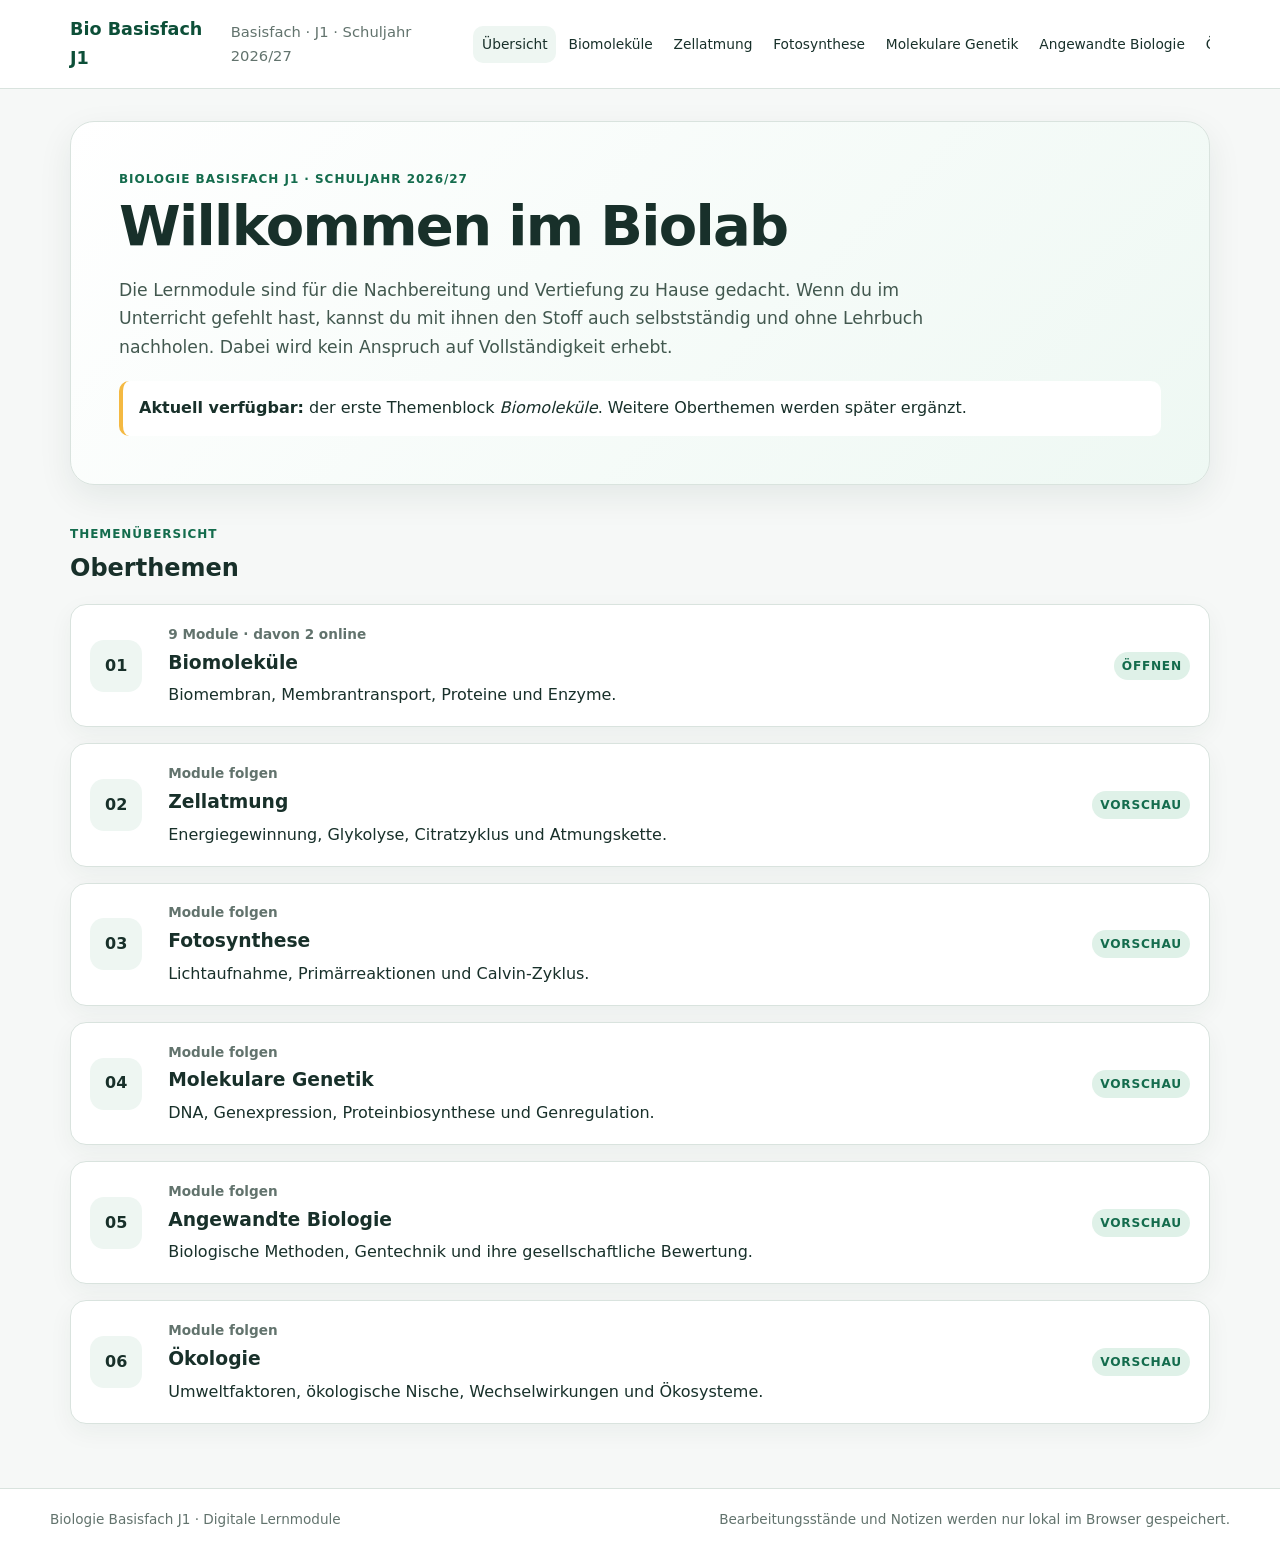
==== commit 2ba2f9ad: "add more content" ====
--- a/docs/index.html
+++ b/docs/index.html
@@ -59,8 +59,8 @@
 }
 .brand { font-weight: 800; text-decoration: none; color: var(--brand-dark); font-size: 1.1rem; }
 .brand-sub { color: var(--muted); font-size: .92rem; }
-.top-nav { margin-left: auto; display: flex; gap: .35rem; }
-.top-nav a { text-decoration: none; color: var(--text); padding: .45rem .7rem; border-radius: 10px; font-size: .92rem; }
+.top-nav { margin-left: auto; display: flex; gap: .2rem; min-width:0; overflow-x:auto; }
+.top-nav a { flex:0 0 auto; text-decoration: none; color: var(--text); padding: .45rem .55rem; border-radius: 10px; font-size: .86rem; white-space:nowrap; }
 .top-nav a:hover, .top-nav a:focus-visible { background: var(--surface-soft); outline: none; }
 
 .page-shell { max-width: 1180px; margin: 0 auto; padding: 2rem 1.25rem 4rem; }
@@ -147,16 +147,18 @@
 .scenario-sim { border:1px solid var(--line); border-radius:16px; overflow:hidden; background:#eef7fb; }
 .environment-label { padding:.5rem .9rem; font-size:.82rem; color:#49636d; background:#e1f1f8; border-bottom:1px solid #cddfe6; }
 .cell-stage { min-height:270px; position:relative; display:grid; place-items:center; overflow:hidden; }
-.cell-boundary { width:min(72%,430px); height:180px; border-radius:50%; position:relative; transition:.25s ease; background:rgba(255,255,255,.45); }
+.cell-boundary { width:min(72%,430px); height:180px; border-radius:50%; position:relative; z-index:1; transition:.25s ease; background:rgba(255,255,255,.45); pointer-events:none; }
+.cell-label { position:absolute; inset:50% auto auto 50%; transform:translate(-50%,-50%); color:#60736b; font-size:.78rem; font-weight:800; opacity:.72; }
 .scenario-sim[data-state="none"] .cell-boundary { border:3px dashed #a9b6b0; }
 .scenario-sim[data-state="wall"] .cell-boundary { border:10px solid #5f6d67; background:#f8f8f8; }
 .scenario-sim[data-state="membrane"] .cell-boundary { border:8px double #24916b; background:#f9fffc; }
-.particle { position:absolute; font-size:1.25rem; transition:all .6s ease; }
-.particle-a { color:#d35b5b; } .particle-b { color:#436fc7; }
-.cell-boundary .p1 { left:20%; top:28%; } .p2 { left:58%; top:20%; } .p3 { left:38%; top:56%; } .p4 { left:68%; top:62%; } .p5 { left:25%; top:70%; }
-.outside-particles .o1 { left:10%; top:25%; } .outside-particles .o2 { right:12%; top:35%; } .outside-particles .o3 { left:18%; bottom:18%; }
-.scenario-sim[data-state="none"] .cell-boundary .p1 { left:-24%; top:8%; } .scenario-sim[data-state="none"] .cell-boundary .p4 { left:112%; top:42%; }
-.scenario-sim[data-state="wall"] .outside-particles .particle { opacity:.7; }
+.particle { position:absolute; z-index:2; width:10px; height:10px; border-radius:50%; box-shadow:0 1px 2px rgba(20,42,34,.25); pointer-events:none; }
+.particle-a { background:#d94f55; }
+.particle-b { background:#3975d5; }
+.particle-legend { display:flex; flex-wrap:wrap; gap:.55rem 1.1rem; align-items:center; padding:.65rem .9rem; background:#f8fbfc; border-top:1px solid #d6e4e8; font-size:.82rem; }
+.legend-dot { display:inline-block; width:10px; height:10px; margin-right:.35rem; border-radius:50%; vertical-align:-1px; }
+.legend-dot.a { background:#d94f55; } .legend-dot.b { background:#3975d5; }
+.particle-counts { margin-left:auto; color:var(--muted); font-variant-numeric:tabular-nums; }
 .scenario-result, .sim-feedback { padding:1rem; background:#fff; border-top:1px solid var(--line); font-weight:650; }
 .mini-task { margin-top:1rem; padding:1rem; background:#f8faf9; border-radius:14px; border:1px solid var(--line); }
 
@@ -188,12 +190,9 @@
 .quiz-question > p:first-child { margin-top:0; }
 .quiz-question button { width:100%; text-align:left; margin:.35rem 0; padding:.65rem .75rem; border:1px solid #cbd8d1; border-radius:10px; background:#fff; color:var(--text); cursor:pointer; }
 .quiz-question button:hover { border-color:#9ebcaf; }
-.quiz-question button.selected { background:#dbeafe; border-color:#3b82f6; }
 .quiz-question button.correct { background:#e3f5ea; border-color:#58a777; }
 .quiz-question button.wrong { background:#fff0ee; border-color:#d78276; }
 .quiz-question button:disabled { cursor:default; opacity:.88; }
-.quiz-question .check-answer { margin-top:1rem; font-weight:600; cursor:pointer; }
-.quiz-question .check-answer:disabled { opacity:.6; cursor:default; }
 .feedback { min-height:1.4rem; margin:.6rem 0 0; font-weight:650; }
 .quiz-summary { padding:.9rem 1rem; background:var(--surface-soft); border-radius:12px; font-weight:800; }
 
@@ -224,6 +223,9 @@
   .warmup { grid-template-columns:1fr; }
   .site-footer { flex-direction:column; }
 }
+@media (max-width: 1100px) {
+  .brand-sub { display:none; }
+}
 @media (max-width: 560px) {
   .page-shell { padding:1rem .8rem 3rem; }
   .module-card { grid-template-columns:45px 1fr; }
@@ -265,6 +267,11 @@
   border-radius:0 12px 12px 0; background:var(--surface-soft);
 }
 .topic-intro p { margin:.25rem 0; }
+.planned-topic {
+  padding:2rem; border:1px dashed #9ebcaf; border-radius:16px;
+  background:var(--surface-soft); color:var(--muted); text-align:center;
+}
+.planned-topic h2 { margin:.1rem 0 .45rem; color:var(--text); }
 .prereq-note {
   margin:0 0 1rem; padding:.8rem 1rem; border:1px solid #d9e6df; border-radius:12px;
   background:#f7fbf8; color:#315244;
@@ -299,15 +306,15 @@
 <div class="header-inner">
 <a class="brand" href="#/">Bio Basisfach J1</a>
 <span class="brand-sub">Basisfach · J1 · Schuljahr 2026/27</span>
-<nav aria-label="Hauptnavigation" class="top-nav"><a href="#/">Übersicht</a><a href="#/biomolekuele">Biomoleküle</a></nav>
+<nav aria-label="Hauptnavigation" class="top-nav"><a href="#/">Übersicht</a><a href="#/biomolekuele">Biomoleküle</a><a href="#/zellatmung">Zellatmung</a><a href="#/fotosynthese">Fotosynthese</a><a href="#/molekulare-genetik">Molekulare Genetik</a><a href="#/angewandte-biologie">Angewandte Biologie</a><a href="#/oekologie">Ökologie</a></nav>
 </div>
 </header>
 <main class="page-shell" id="main" tabindex="-1">
 <section class="view" id="view-overview">
 <div class="hero">
 <p class="eyebrow">Biologie Basisfach J1 · Schuljahr 2026/27</p>
-<h1>Willkommen im BioLab</h1>
-<p class="hero-copy">Die Lernmodule sind für die Nachbereitung und Vertiefung zu Hause gedacht. Wenn du im Unterricht gefehlt hast, kannst du mit ihnen den Stoff auch selbstständig und ohne Lehrbuch nachholen.</p>
+<h1>Willkommen im Biolab</h1>
+<p class="hero-copy">Die Lernmodule sind für die Nachbereitung und Vertiefung zu Hause gedacht. Wenn du im Unterricht gefehlt hast, kannst du mit ihnen den Stoff auch selbstständig und ohne Lehrbuch nachholen. Dabei wird kein Anspruch auf Vollständigkeit erhebt.</p>
 <div class="hero-note"><strong>Aktuell verfügbar:</strong> der erste Themenblock <em>Biomoleküle</em>. Weitere Oberthemen werden später ergänzt.</div>
 </div>
 <section aria-labelledby="topics-title" class="section-block">
@@ -318,6 +325,31 @@
 <div><p class="topic-meta">9 Module · davon 2 online</p><h3>Biomoleküle</h3><p>Biomembran, Membrantransport, Proteine und Enzyme.</p></div>
 <span class="module-status">öffnen</span>
 </a>
+<a class="topic-card" href="#/zellatmung">
+<span class="topic-index">02</span>
+<div><p class="topic-meta">Module folgen</p><h3>Zellatmung</h3><p>Energiegewinnung, Glykolyse, Citratzyklus und Atmungskette.</p></div>
+<span class="module-status">Vorschau</span>
+</a>
+<a class="topic-card" href="#/fotosynthese">
+<span class="topic-index">03</span>
+<div><p class="topic-meta">Module folgen</p><h3>Fotosynthese</h3><p>Lichtaufnahme, Primärreaktionen und Calvin-Zyklus.</p></div>
+<span class="module-status">Vorschau</span>
+</a>
+<a class="topic-card" href="#/molekulare-genetik">
+<span class="topic-index">04</span>
+<div><p class="topic-meta">Module folgen</p><h3>Molekulare Genetik</h3><p>DNA, Genexpression, Proteinbiosynthese und Genregulation.</p></div>
+<span class="module-status">Vorschau</span>
+</a>
+<a class="topic-card" href="#/angewandte-biologie">
+<span class="topic-index">05</span>
+<div><p class="topic-meta">Module folgen</p><h3>Angewandte Biologie</h3><p>Biologische Methoden, Gentechnik und ihre gesellschaftliche Bewertung.</p></div>
+<span class="module-status">Vorschau</span>
+</a>
+<a class="topic-card" href="#/oekologie">
+<span class="topic-index">06</span>
+<div><p class="topic-meta">Module folgen</p><h3>Ökologie</h3><p>Umweltfaktoren, ökologische Nische, Wechselwirkungen und Ökosysteme.</p></div>
+<span class="module-status">Vorschau</span>
+</a>
 </div>
 </section>
 </section><section class="view" hidden="" id="view-biomolekuele">
@@ -388,6 +420,26 @@
 <span class="module-status">folgt</span>
 </article>
 </div></section>
+<section class="view" hidden="" id="view-zellatmung">
+<div class="topic-hero"><div><p class="eyebrow">Oberthema 2</p><h1>Zellatmung</h1><p class="lead">Energiegewinnung in der Zelle.</p></div><a class="back-link" href="#/">← Übersicht</a></div>
+<div class="planned-topic"><h2>Module folgen</h2><p>Die Lernmodule zu diesem Oberthema werden noch ergänzt.</p></div>
+</section>
+<section class="view" hidden="" id="view-fotosynthese">
+<div class="topic-hero"><div><p class="eyebrow">Oberthema 3</p><h1>Fotosynthese</h1><p class="lead">Lichtenergie, Stoffaufbau und ihre Bedeutung für das Leben.</p></div><a class="back-link" href="#/">← Übersicht</a></div>
+<div class="planned-topic"><h2>Module folgen</h2><p>Die Lernmodule zu diesem Oberthema werden noch ergänzt.</p></div>
+</section>
+<section class="view" hidden="" id="view-molekulare-genetik">
+<div class="topic-hero"><div><p class="eyebrow">Oberthema 4</p><h1>Molekulare Genetik</h1><p class="lead">DNA, Genexpression und die Weitergabe genetischer Information.</p></div><a class="back-link" href="#/">← Übersicht</a></div>
+<div class="planned-topic"><h2>Module folgen</h2><p>Die Lernmodule zu diesem Oberthema werden noch ergänzt.</p></div>
+</section>
+<section class="view" hidden="" id="view-angewandte-biologie">
+<div class="topic-hero"><div><p class="eyebrow">Oberthema 5</p><h1>Angewandte Biologie</h1><p class="lead">Biologische Methoden und ihre Anwendung in Forschung und Gesellschaft.</p></div><a class="back-link" href="#/">← Übersicht</a></div>
+<div class="planned-topic"><h2>Module folgen</h2><p>Die Lernmodule zu diesem Oberthema werden noch ergänzt.</p></div>
+</section>
+<section class="view" hidden="" id="view-oekologie">
+<div class="topic-hero"><div><p class="eyebrow">Oberthema 6</p><h1>Ökologie</h1><p class="lead">Umweltfaktoren, Wechselwirkungen und Ökosysteme.</p></div><a class="back-link" href="#/">← Übersicht</a></div>
+<div class="planned-topic"><h2>Module folgen</h2><p>Die Lernmodule zu diesem Oberthema werden noch ergänzt.</p></div>
+</section>
 <section class="view" hidden="" id="view-module-1">
 <article class="learning-module" data-module="1">
 <header class="module-hero">
@@ -465,15 +517,10 @@
 </div>
 <div class="scenario-sim" data-state="none" id="m1-sim">
 <div class="environment-label">Umgebung</div>
-<div class="cell-stage">
-<div class="cell-boundary">
-<span class="particle particle-a p1">●</span><span class="particle particle-a p2">●</span><span class="particle particle-b p3">◆</span>
-<span class="particle particle-b p4">◆</span><span class="particle particle-a p5">●</span>
-</div>
-<div aria-hidden="true" class="outside-particles">
-<span class="particle particle-a o1">●</span><span class="particle particle-b o2">◆</span><span class="particle particle-a o3">●</span>
-</div>
-</div>
+<div aria-label="Animation zur Verteilung roter und blauer Teilchen" class="cell-stage" id="m1-particle-stage">
+<div class="cell-boundary"><span class="cell-label">Zellinneres</span></div>
+</div>
+<div class="particle-legend"><span><i class="legend-dot a"></i>rote Teilchen</span><span><i class="legend-dot b"></i>blaue Teilchen</span><span aria-live="polite" class="particle-counts" id="m1-particle-counts"></span></div>
 <div aria-live="polite" class="scenario-result" id="m1-scenario-result"></div>
 </div>
 <div class="mini-task">
@@ -668,33 +715,14 @@
 <button data-answer="d">Nur hydrophobe Molekülbereiche.</button>
 <p aria-live="polite" class="feedback"></p>
 </div>
-<div class="quiz-question" data-correct="a">
-
-  <p>
-    <strong>2.</strong>
-    Welche Aussagen über Phospholipide sind richtig?
-  </p>
-
-  <button type="button" data-answer="a">
-    Die hydrophilen Köpfe zeigen zu den wässrigen Räumen.
-  </button>
-
-  <button type="button" data-answer="b">
-    Die hydrophoben Bereiche zeigen zu den wässrigen Räumen.
-  </button>
-
-  <button type="button" data-answer="c">
-    Die Phospholipide liegen ungeordnet vor.
-  </button>
-
-  <button type="button" data-answer="d">
-    Die hydrophoben Bereiche zeigen zueinander.
-  </button>
-
-  <p aria-live="polite" class="feedback"></p>
-
-</div>
-
+<div class="quiz-question" data-correct="d">
+<p><strong>2.</strong> Wie sind Phospholipide in einer typischen Biomembran angeordnet?</p>
+<button data-answer="a">Alle hydrophilen Köpfe zeigen nur zur Zellaußenseite.</button>
+<button data-answer="b">Die hydrophoben Bereiche zeigen zu den wässrigen Räumen.</button>
+<button data-answer="c">Die Phospholipide liegen ungeordnet vor.</button>
+<button data-answer="d">Die hydrophilen Köpfe zeigen zu den wässrigen Räumen, die hydrophoben Bereiche zueinander.</button>
+<p aria-live="polite" class="feedback"></p>
+</div>
 <div class="quiz-question" data-correct="b">
 <p><strong>3.</strong> Was bedeutet „flüssig“ im Flüssig-Mosaik-Modell hauptsächlich?</p>
 <button data-answer="a">Die gesamte Membran löst sich ständig im Cytoplasma auf.</button>
@@ -770,6 +798,11 @@
   const views = {
     '/': document.getElementById('view-overview'),
     '/biomolekuele': document.getElementById('view-biomolekuele'),
+    '/zellatmung': document.getElementById('view-zellatmung'),
+    '/fotosynthese': document.getElementById('view-fotosynthese'),
+    '/molekulare-genetik': document.getElementById('view-molekulare-genetik'),
+    '/angewandte-biologie': document.getElementById('view-angewandte-biologie'),
+    '/oekologie': document.getElementById('view-oekologie'),
     '/biomolekuele/modul-1': document.getElementById('view-module-1'),
     '/biomolekuele/modul-2': document.getElementById('view-module-2'),
     // Alte Links bleiben funktionsfähig.
@@ -784,9 +817,10 @@
 
     // Oberthema in der Hauptnavigation markieren.
     document.querySelectorAll('.top-nav a').forEach(a => a.classList.remove('is-active'));
-    const activeSelector = hash.startsWith('/biomolekuele') || hash.startsWith('/modul-')
-      ? '.top-nav a[href="#/biomolekuele"]'
-      : '.top-nav a[href="#/"]';
+    const topicPaths = ['/biomolekuele', '/zellatmung', '/fotosynthese', '/molekulare-genetik', '/angewandte-biologie', '/oekologie'];
+    const activePath = topicPaths.find(path => hash.startsWith(path))
+      || (hash.startsWith('/modul-') ? '/biomolekuele' : '/');
+    const activeSelector = `.top-nav a[href="#${activePath}"]`;
     document.querySelector(activeSelector)?.classList.add('is-active');
 
     window.scrollTo({ top: 0, behavior: 'instant' });
@@ -818,13 +852,147 @@
 
   // Module 1 scenario simulation
   const scenarioText = {
-    none: '<strong>Keine Grenze:</strong> Stoffe können sich unkontrolliert zwischen Innen- und Außenraum verteilen. Stabile Konzentrationsunterschiede sind kaum aufrechtzuerhalten.',
-    wall: '<strong>Undurchlässige Wand:</strong> Konzentrationsunterschiede könnten zwar erhalten bleiben, aber notwendiger Stoff- und Energieaustausch wäre blockiert.',
-    membrane: '<strong>Biomembran:</strong> Sie grenzt den Reaktionsraum ab und ermöglicht zugleich einen kontrollierten, selektiven Austausch.'
+    none: '<strong>Keine Grenze:</strong> Rote und blaue Teilchen bewegen sich ungehindert zwischen Innen- und Außenraum. Der anfängliche Konzentrationsunterschied wird kleiner.',
+    wall: '<strong>Undurchlässige Wand:</strong> Beide Teilchensorten werden zurückgehalten. Der Konzentrationsunterschied bleibt bestehen, aber jeder Stoffaustausch ist blockiert.',
+    membrane: '<strong>Biomembran:</strong> In diesem vereinfachten Modell können nur die blauen Teilchen passieren. Rote Teilchen werden zurückgehalten – die Membran ist selektiv durchlässig.'
   };
   const sim = document.getElementById('m1-sim');
   const result = document.getElementById('m1-scenario-result');
-  if (sim && result) {
+  const particleStage = document.getElementById('m1-particle-stage');
+  const particleCounts = document.getElementById('m1-particle-counts');
+  if (sim && result && particleStage && particleCounts) {
+    const particles = [];
+    let initialized = false;
+    let previousTime = performance.now();
+    let previousCountUpdate = 0;
+
+    function boundaryGeometry() {
+      const stageRect = particleStage.getBoundingClientRect();
+      const boundaryRect = particleStage.querySelector('.cell-boundary').getBoundingClientRect();
+      return {
+        width: stageRect.width,
+        height: stageRect.height,
+        cx: boundaryRect.left - stageRect.left + boundaryRect.width / 2,
+        cy: boundaryRect.top - stageRect.top + boundaryRect.height / 2,
+        rx: Math.max(20, boundaryRect.width / 2 - 9),
+        ry: Math.max(20, boundaryRect.height / 2 - 9)
+      };
+    }
+
+    function isInside(x, y, geometry) {
+      return ((x - geometry.cx) / geometry.rx) ** 2
+        + ((y - geometry.cy) / geometry.ry) ** 2 < 1;
+    }
+
+    function randomPosition(inside, geometry) {
+      if (inside) {
+        const angle = Math.random() * Math.PI * 2;
+        const radius = Math.sqrt(Math.random()) * .82;
+        return {
+          x: geometry.cx + Math.cos(angle) * geometry.rx * radius,
+          y: geometry.cy + Math.sin(angle) * geometry.ry * radius
+        };
+      }
+      let position;
+      do {
+        position = {
+          x: 10 + Math.random() * Math.max(1, geometry.width - 20),
+          y: 10 + Math.random() * Math.max(1, geometry.height - 20)
+        };
+      } while (isInside(position.x, position.y, geometry));
+      return position;
+    }
+
+    function updateCounts(geometry) {
+      const inside = { a: 0, b: 0 };
+      particles.forEach(particle => {
+        if (isInside(particle.x, particle.y, geometry)) inside[particle.type] += 1;
+      });
+      particleCounts.textContent = `Rot: ${inside.a} innen / ${20 - inside.a} außen · Blau: ${inside.b} innen / ${20 - inside.b} außen`;
+    }
+
+    function resetParticles() {
+      const geometry = boundaryGeometry();
+      if (geometry.width < 50 || geometry.height < 50) return;
+      particleStage.querySelectorAll('.particle').forEach(particle => particle.remove());
+      particles.length = 0;
+
+      ['a', 'b'].forEach(type => {
+        for (let index = 0; index < 20; index += 1) {
+          const startsInside = index < 16;
+          const position = randomPosition(startsInside, geometry);
+          const angle = Math.random() * Math.PI * 2;
+          const speed = 32 + Math.random() * 30;
+          const element = document.createElement('span');
+          element.className = `particle particle-${type}`;
+          particleStage.appendChild(element);
+          particles.push({
+            type,
+            element,
+            x: position.x,
+            y: position.y,
+            vx: Math.cos(angle) * speed,
+            vy: Math.sin(angle) * speed,
+            inside: startsInside
+          });
+        }
+      });
+      updateCounts(geometry);
+      initialized = true;
+    }
+
+    function animateParticles(time) {
+      const geometry = boundaryGeometry();
+      if (geometry.width < 50 || geometry.height < 50) {
+        initialized = false;
+        previousTime = time;
+        requestAnimationFrame(animateParticles);
+        return;
+      }
+      if (!initialized) resetParticles();
+
+      const elapsed = Math.min((time - previousTime) / 1000, .04);
+      previousTime = time;
+      particles.forEach(particle => {
+        const oldX = particle.x;
+        const oldY = particle.y;
+        particle.vx += (Math.random() - .5) * 8 * elapsed;
+        particle.vy += (Math.random() - .5) * 8 * elapsed;
+        particle.x += particle.vx * elapsed;
+        particle.y += particle.vy * elapsed;
+
+        if (particle.x < 5 || particle.x > geometry.width - 5) {
+          particle.x = Math.max(5, Math.min(geometry.width - 5, particle.x));
+          particle.vx *= -1;
+        }
+        if (particle.y < 5 || particle.y > geometry.height - 5) {
+          particle.y = Math.max(5, Math.min(geometry.height - 5, particle.y));
+          particle.vy *= -1;
+        }
+
+        const nowInside = isInside(particle.x, particle.y, geometry);
+        const mayCross = sim.dataset.state === 'none'
+          || (sim.dataset.state === 'membrane' && particle.type === 'b');
+        if (nowInside !== particle.inside && !mayCross) {
+          particle.x = oldX;
+          particle.y = oldY;
+          particle.vx *= -1;
+          particle.vy *= -1;
+        } else {
+          particle.inside = nowInside;
+        }
+
+        particle.element.style.left = `${particle.x - 5}px`;
+        particle.element.style.top = `${particle.y - 5}px`;
+      });
+
+      if (time - previousCountUpdate > 300) {
+        updateCounts(geometry);
+        previousCountUpdate = time;
+      }
+      requestAnimationFrame(animateParticles);
+    }
+
     result.innerHTML = scenarioText.none;
     document.querySelectorAll('.scenario-btn').forEach(btn => {
       btn.addEventListener('click', () => {
@@ -832,8 +1000,10 @@
         btn.classList.add('is-active');
         sim.dataset.state = btn.dataset.scenario;
         result.innerHTML = scenarioText[btn.dataset.scenario];
+        resetParticles();
       });
     });
+    requestAnimationFrame(animateParticles);
   }
 
   // Module 2 bilayer model
@@ -891,94 +1061,30 @@
     const answered = new Map();
 
     questions.forEach((q, index) => {
-      const multiple = q.dataset.multiple === 'true';
-      const correctAnswers = q.dataset.correct.split(',').map(answer => answer.trim());
+      const correct = q.dataset.correct;
       const feedback = q.querySelector('.feedback');
-      const buttons = [...q.querySelectorAll('button[data-answer]')];
-      const selected = new Set();
-
-      if (multiple) {
-        const checkButton = document.createElement('button');
-        checkButton.type = 'button';
-        checkButton.className = 'check-answer';
-        checkButton.textContent = 'Antwort prüfen';
-        q.appendChild(checkButton);
-
-        buttons.forEach(btn => {
-          btn.addEventListener('click', () => {
-            if (answered.has(index)) return;
-
-            const answer = btn.dataset.answer;
-            if (selected.has(answer)) {
-              selected.delete(answer);
-              btn.classList.remove('selected');
-            } else {
-              selected.add(answer);
-              btn.classList.add('selected');
-            }
-
-            feedback.textContent = selected.size
-              ? `${selected.size} Antwort${selected.size === 1 ? '' : 'en'} ausgewählt.`
-              : '';
-          });
-        });
-
-        checkButton.addEventListener('click', () => {
-          if (answered.has(index)) return;
-          if (selected.size === 0) {
-            feedback.textContent = 'Bitte wähle mindestens eine Antwort aus.';
-            return;
-          }
-
-          const isCorrect = selected.size === correctAnswers.length
-            && correctAnswers.every(answer => selected.has(answer));
-          answered.set(index, isCorrect);
-
-          buttons.forEach(btn => {
-            btn.disabled = true;
-            if (correctAnswers.includes(btn.dataset.answer)) btn.classList.add('correct');
-            if (selected.has(btn.dataset.answer) && !correctAnswers.includes(btn.dataset.answer)) {
-              btn.classList.add('wrong');
-            }
-          });
-
-          feedback.textContent = isCorrect
-            ? 'Richtig. Du hast alle richtigen Aussagen ausgewählt.'
-            : 'Noch nicht. Vergleiche deine Auswahl mit den grün markierten Lösungen.';
-          checkButton.disabled = true;
-          updateSummary();
-        });
-        return;
-      }
-
-      buttons.forEach(btn => {
+      q.querySelectorAll('button[data-answer]').forEach(btn => {
         btn.addEventListener('click', () => {
           if (answered.has(index)) return;
-          const isCorrect = correctAnswers.includes(btn.dataset.answer);
-          answered.set(index, isCorrect);
-          buttons.forEach(b => {
+          answered.set(index, btn.dataset.answer === correct);
+          q.querySelectorAll('button[data-answer]').forEach(b => {
             b.disabled = true;
-            if (correctAnswers.includes(b.dataset.answer)) b.classList.add('correct');
+            if (b.dataset.answer === correct) b.classList.add('correct');
           });
-          if (isCorrect) {
+          if (btn.dataset.answer === correct) {
             feedback.textContent = 'Richtig. Die Aussage trifft den zentralen Zusammenhang.';
           } else {
             btn.classList.add('wrong');
             feedback.textContent = 'Noch nicht. Vergleiche deine Wahl mit der grün markierten Lösung und gehe den entsprechenden Infoblock noch einmal durch.';
           }
-          updateSummary();
+          const totalCorrect = [...answered.values()].filter(Boolean).length;
+          summary.textContent = `${answered.size} von ${questions.length} beantwortet · ${totalCorrect} richtig`;
+          if (answered.size === questions.length) {
+            summary.textContent += totalCorrect >= 4 ? ' · Sehr solide Grundlage.' : ' · Wiederhole die markierten Stellen und versuche die AFB-Aufgaben anschließend erneut.';
+          }
         });
       });
     });
-
-    function updateSummary() {
-      const totalCorrect = [...answered.values()].filter(Boolean).length;
-      summary.textContent = `${answered.size} von ${questions.length} beantwortet · ${totalCorrect} richtig`;
-      if (answered.size === questions.length) {
-        summary.textContent += totalCorrect >= 4 ? ' · Sehr solide Grundlage.' : ' · Wiederhole die markierten Stellen und versuche die AFB-Aufgaben anschließend erneut.';
-      }
-    }
-
     summary.textContent = `0 von ${questions.length} beantwortet`;
   });
 })();
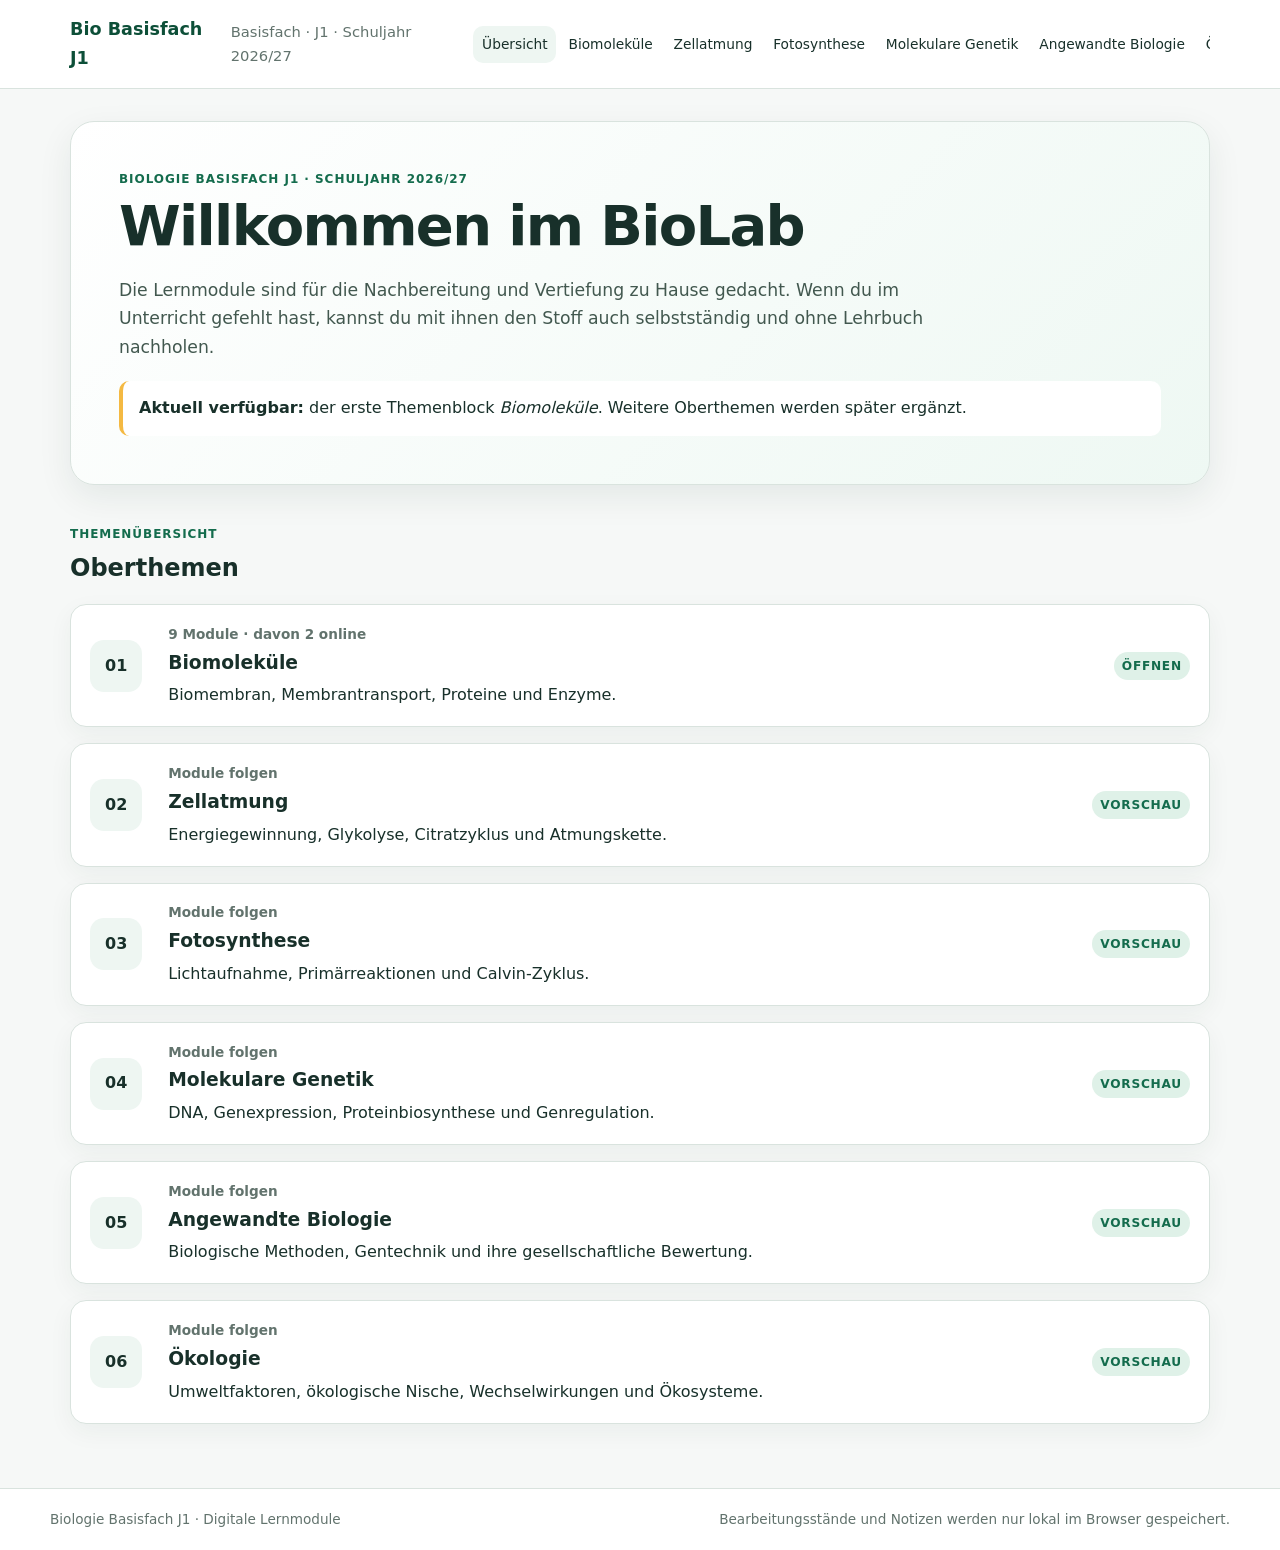
==== commit 0bca5822: "Merge branch 'main' of https://github.com/CSautterKCG/Bio-Basisfach-J1" ====
--- a/docs/index.html
+++ b/docs/index.html
@@ -190,9 +190,12 @@
 .quiz-question > p:first-child { margin-top:0; }
 .quiz-question button { width:100%; text-align:left; margin:.35rem 0; padding:.65rem .75rem; border:1px solid #cbd8d1; border-radius:10px; background:#fff; color:var(--text); cursor:pointer; }
 .quiz-question button:hover { border-color:#9ebcaf; }
+.quiz-question button.selected { background:#dbeafe; border-color:#3b82f6; }
 .quiz-question button.correct { background:#e3f5ea; border-color:#58a777; }
 .quiz-question button.wrong { background:#fff0ee; border-color:#d78276; }
 .quiz-question button:disabled { cursor:default; opacity:.88; }
+.quiz-question .check-answer { margin-top:1rem; font-weight:600; cursor:pointer; }
+.quiz-question .check-answer:disabled { opacity:.6; cursor:default; }
 .feedback { min-height:1.4rem; margin:.6rem 0 0; font-weight:650; }
 .quiz-summary { padding:.9rem 1rem; background:var(--surface-soft); border-radius:12px; font-weight:800; }
 
@@ -313,8 +316,8 @@
 <section class="view" id="view-overview">
 <div class="hero">
 <p class="eyebrow">Biologie Basisfach J1 · Schuljahr 2026/27</p>
-<h1>Willkommen im Biolab</h1>
-<p class="hero-copy">Die Lernmodule sind für die Nachbereitung und Vertiefung zu Hause gedacht. Wenn du im Unterricht gefehlt hast, kannst du mit ihnen den Stoff auch selbstständig und ohne Lehrbuch nachholen. Dabei wird kein Anspruch auf Vollständigkeit erhebt.</p>
+<h1>Willkommen im BioLab</h1>
+<p class="hero-copy">Die Lernmodule sind für die Nachbereitung und Vertiefung zu Hause gedacht. Wenn du im Unterricht gefehlt hast, kannst du mit ihnen den Stoff auch selbstständig und ohne Lehrbuch nachholen.</p>
 <div class="hero-note"><strong>Aktuell verfügbar:</strong> der erste Themenblock <em>Biomoleküle</em>. Weitere Oberthemen werden später ergänzt.</div>
 </div>
 <section aria-labelledby="topics-title" class="section-block">
@@ -715,14 +718,33 @@
 <button data-answer="d">Nur hydrophobe Molekülbereiche.</button>
 <p aria-live="polite" class="feedback"></p>
 </div>
-<div class="quiz-question" data-correct="d">
-<p><strong>2.</strong> Wie sind Phospholipide in einer typischen Biomembran angeordnet?</p>
-<button data-answer="a">Alle hydrophilen Köpfe zeigen nur zur Zellaußenseite.</button>
-<button data-answer="b">Die hydrophoben Bereiche zeigen zu den wässrigen Räumen.</button>
-<button data-answer="c">Die Phospholipide liegen ungeordnet vor.</button>
-<button data-answer="d">Die hydrophilen Köpfe zeigen zu den wässrigen Räumen, die hydrophoben Bereiche zueinander.</button>
-<p aria-live="polite" class="feedback"></p>
-</div>
+<div class="quiz-question" data-correct="a">
+
+  <p>
+    <strong>2.</strong>
+    Welche Aussagen über Phospholipide sind richtig?
+  </p>
+
+  <button type="button" data-answer="a">
+    Die hydrophilen Köpfe zeigen zu den wässrigen Räumen.
+  </button>
+
+  <button type="button" data-answer="b">
+    Die hydrophoben Bereiche zeigen zu den wässrigen Räumen.
+  </button>
+
+  <button type="button" data-answer="c">
+    Die Phospholipide liegen ungeordnet vor.
+  </button>
+
+  <button type="button" data-answer="d">
+    Die hydrophoben Bereiche zeigen zueinander.
+  </button>
+
+  <p aria-live="polite" class="feedback"></p>
+
+</div>
+
 <div class="quiz-question" data-correct="b">
 <p><strong>3.</strong> Was bedeutet „flüssig“ im Flüssig-Mosaik-Modell hauptsächlich?</p>
 <button data-answer="a">Die gesamte Membran löst sich ständig im Cytoplasma auf.</button>
@@ -1061,30 +1083,94 @@
     const answered = new Map();
 
     questions.forEach((q, index) => {
-      const correct = q.dataset.correct;
+      const multiple = q.dataset.multiple === 'true';
+      const correctAnswers = q.dataset.correct.split(',').map(answer => answer.trim());
       const feedback = q.querySelector('.feedback');
-      q.querySelectorAll('button[data-answer]').forEach(btn => {
+      const buttons = [...q.querySelectorAll('button[data-answer]')];
+      const selected = new Set();
+
+      if (multiple) {
+        const checkButton = document.createElement('button');
+        checkButton.type = 'button';
+        checkButton.className = 'check-answer';
+        checkButton.textContent = 'Antwort prüfen';
+        q.appendChild(checkButton);
+
+        buttons.forEach(btn => {
+          btn.addEventListener('click', () => {
+            if (answered.has(index)) return;
+
+            const answer = btn.dataset.answer;
+            if (selected.has(answer)) {
+              selected.delete(answer);
+              btn.classList.remove('selected');
+            } else {
+              selected.add(answer);
+              btn.classList.add('selected');
+            }
+
+            feedback.textContent = selected.size
+              ? `${selected.size} Antwort${selected.size === 1 ? '' : 'en'} ausgewählt.`
+              : '';
+          });
+        });
+
+        checkButton.addEventListener('click', () => {
+          if (answered.has(index)) return;
+          if (selected.size === 0) {
+            feedback.textContent = 'Bitte wähle mindestens eine Antwort aus.';
+            return;
+          }
+
+          const isCorrect = selected.size === correctAnswers.length
+            && correctAnswers.every(answer => selected.has(answer));
+          answered.set(index, isCorrect);
+
+          buttons.forEach(btn => {
+            btn.disabled = true;
+            if (correctAnswers.includes(btn.dataset.answer)) btn.classList.add('correct');
+            if (selected.has(btn.dataset.answer) && !correctAnswers.includes(btn.dataset.answer)) {
+              btn.classList.add('wrong');
+            }
+          });
+
+          feedback.textContent = isCorrect
+            ? 'Richtig. Du hast alle richtigen Aussagen ausgewählt.'
+            : 'Noch nicht. Vergleiche deine Auswahl mit den grün markierten Lösungen.';
+          checkButton.disabled = true;
+          updateSummary();
+        });
+        return;
+      }
+
+      buttons.forEach(btn => {
         btn.addEventListener('click', () => {
           if (answered.has(index)) return;
-          answered.set(index, btn.dataset.answer === correct);
-          q.querySelectorAll('button[data-answer]').forEach(b => {
+          const isCorrect = correctAnswers.includes(btn.dataset.answer);
+          answered.set(index, isCorrect);
+          buttons.forEach(b => {
             b.disabled = true;
-            if (b.dataset.answer === correct) b.classList.add('correct');
+            if (correctAnswers.includes(b.dataset.answer)) b.classList.add('correct');
           });
-          if (btn.dataset.answer === correct) {
+          if (isCorrect) {
             feedback.textContent = 'Richtig. Die Aussage trifft den zentralen Zusammenhang.';
           } else {
             btn.classList.add('wrong');
             feedback.textContent = 'Noch nicht. Vergleiche deine Wahl mit der grün markierten Lösung und gehe den entsprechenden Infoblock noch einmal durch.';
           }
-          const totalCorrect = [...answered.values()].filter(Boolean).length;
-          summary.textContent = `${answered.size} von ${questions.length} beantwortet · ${totalCorrect} richtig`;
-          if (answered.size === questions.length) {
-            summary.textContent += totalCorrect >= 4 ? ' · Sehr solide Grundlage.' : ' · Wiederhole die markierten Stellen und versuche die AFB-Aufgaben anschließend erneut.';
-          }
+          updateSummary();
         });
       });
     });
+
+    function updateSummary() {
+      const totalCorrect = [...answered.values()].filter(Boolean).length;
+      summary.textContent = `${answered.size} von ${questions.length} beantwortet · ${totalCorrect} richtig`;
+      if (answered.size === questions.length) {
+        summary.textContent += totalCorrect >= 4 ? ' · Sehr solide Grundlage.' : ' · Wiederhole die markierten Stellen und versuche die AFB-Aufgaben anschließend erneut.';
+      }
+    }
+
     summary.textContent = `0 von ${questions.length} beantwortet`;
   });
 })();
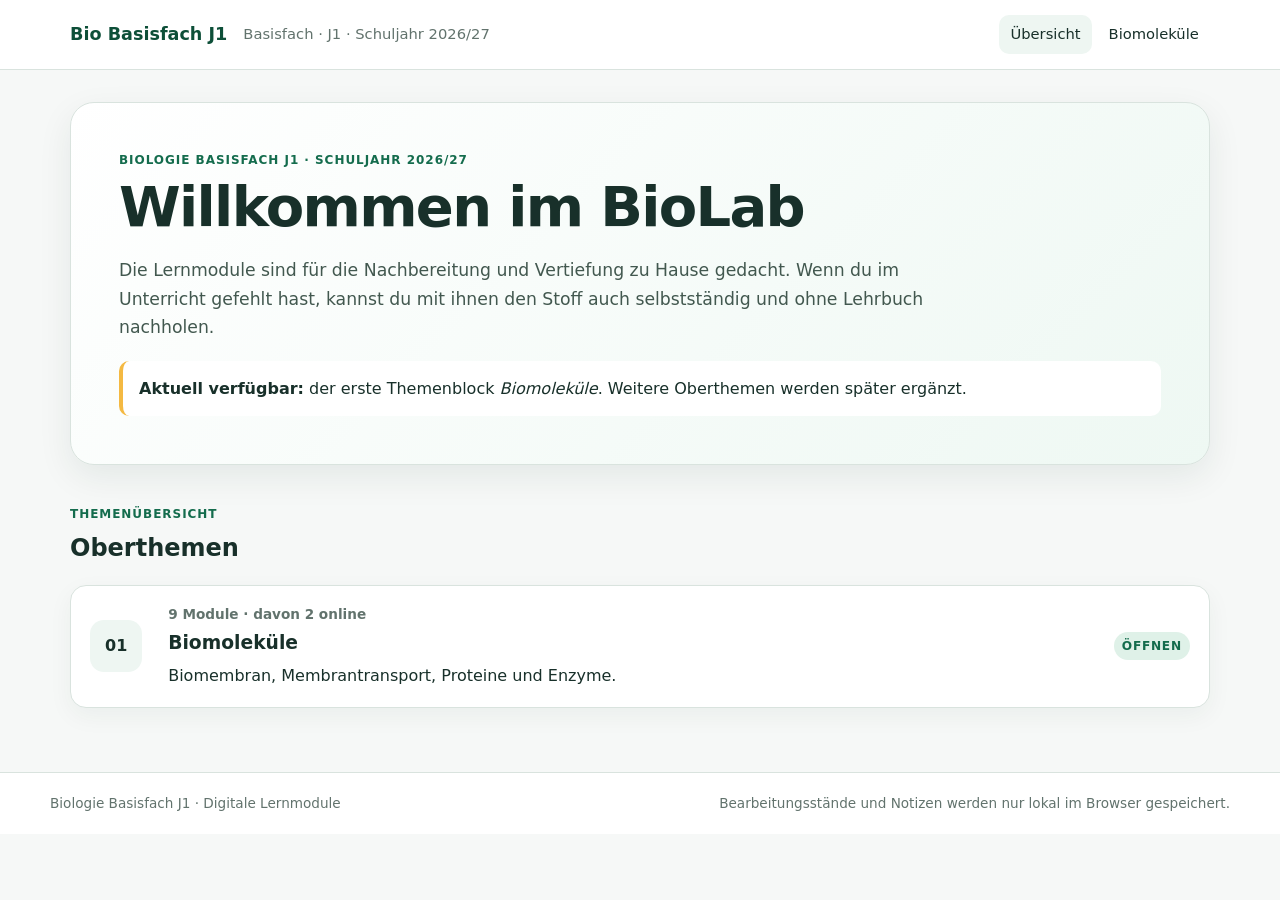
==== commit 69a5f3d5: "add multiple choice example" ====
--- a/docs/index.html
+++ b/docs/index.html
@@ -59,8 +59,8 @@
 }
 .brand { font-weight: 800; text-decoration: none; color: var(--brand-dark); font-size: 1.1rem; }
 .brand-sub { color: var(--muted); font-size: .92rem; }
-.top-nav { margin-left: auto; display: flex; gap: .2rem; min-width:0; overflow-x:auto; }
-.top-nav a { flex:0 0 auto; text-decoration: none; color: var(--text); padding: .45rem .55rem; border-radius: 10px; font-size: .86rem; white-space:nowrap; }
+.top-nav { margin-left: auto; display: flex; gap: .35rem; }
+.top-nav a { text-decoration: none; color: var(--text); padding: .45rem .7rem; border-radius: 10px; font-size: .92rem; }
 .top-nav a:hover, .top-nav a:focus-visible { background: var(--surface-soft); outline: none; }
 
 .page-shell { max-width: 1180px; margin: 0 auto; padding: 2rem 1.25rem 4rem; }
@@ -147,18 +147,16 @@
 .scenario-sim { border:1px solid var(--line); border-radius:16px; overflow:hidden; background:#eef7fb; }
 .environment-label { padding:.5rem .9rem; font-size:.82rem; color:#49636d; background:#e1f1f8; border-bottom:1px solid #cddfe6; }
 .cell-stage { min-height:270px; position:relative; display:grid; place-items:center; overflow:hidden; }
-.cell-boundary { width:min(72%,430px); height:180px; border-radius:50%; position:relative; z-index:1; transition:.25s ease; background:rgba(255,255,255,.45); pointer-events:none; }
-.cell-label { position:absolute; inset:50% auto auto 50%; transform:translate(-50%,-50%); color:#60736b; font-size:.78rem; font-weight:800; opacity:.72; }
+.cell-boundary { width:min(72%,430px); height:180px; border-radius:50%; position:relative; transition:.25s ease; background:rgba(255,255,255,.45); }
 .scenario-sim[data-state="none"] .cell-boundary { border:3px dashed #a9b6b0; }
 .scenario-sim[data-state="wall"] .cell-boundary { border:10px solid #5f6d67; background:#f8f8f8; }
 .scenario-sim[data-state="membrane"] .cell-boundary { border:8px double #24916b; background:#f9fffc; }
-.particle { position:absolute; z-index:2; width:10px; height:10px; border-radius:50%; box-shadow:0 1px 2px rgba(20,42,34,.25); pointer-events:none; }
-.particle-a { background:#d94f55; }
-.particle-b { background:#3975d5; }
-.particle-legend { display:flex; flex-wrap:wrap; gap:.55rem 1.1rem; align-items:center; padding:.65rem .9rem; background:#f8fbfc; border-top:1px solid #d6e4e8; font-size:.82rem; }
-.legend-dot { display:inline-block; width:10px; height:10px; margin-right:.35rem; border-radius:50%; vertical-align:-1px; }
-.legend-dot.a { background:#d94f55; } .legend-dot.b { background:#3975d5; }
-.particle-counts { margin-left:auto; color:var(--muted); font-variant-numeric:tabular-nums; }
+.particle { position:absolute; font-size:1.25rem; transition:all .6s ease; }
+.particle-a { color:#d35b5b; } .particle-b { color:#436fc7; }
+.cell-boundary .p1 { left:20%; top:28%; } .p2 { left:58%; top:20%; } .p3 { left:38%; top:56%; } .p4 { left:68%; top:62%; } .p5 { left:25%; top:70%; }
+.outside-particles .o1 { left:10%; top:25%; } .outside-particles .o2 { right:12%; top:35%; } .outside-particles .o3 { left:18%; bottom:18%; }
+.scenario-sim[data-state="none"] .cell-boundary .p1 { left:-24%; top:8%; } .scenario-sim[data-state="none"] .cell-boundary .p4 { left:112%; top:42%; }
+.scenario-sim[data-state="wall"] .outside-particles .particle { opacity:.7; }
 .scenario-result, .sim-feedback { padding:1rem; background:#fff; border-top:1px solid var(--line); font-weight:650; }
 .mini-task { margin-top:1rem; padding:1rem; background:#f8faf9; border-radius:14px; border:1px solid var(--line); }
 
@@ -226,9 +224,6 @@
   .warmup { grid-template-columns:1fr; }
   .site-footer { flex-direction:column; }
 }
-@media (max-width: 1100px) {
-  .brand-sub { display:none; }
-}
 @media (max-width: 560px) {
   .page-shell { padding:1rem .8rem 3rem; }
   .module-card { grid-template-columns:45px 1fr; }
@@ -270,11 +265,6 @@
   border-radius:0 12px 12px 0; background:var(--surface-soft);
 }
 .topic-intro p { margin:.25rem 0; }
-.planned-topic {
-  padding:2rem; border:1px dashed #9ebcaf; border-radius:16px;
-  background:var(--surface-soft); color:var(--muted); text-align:center;
-}
-.planned-topic h2 { margin:.1rem 0 .45rem; color:var(--text); }
 .prereq-note {
   margin:0 0 1rem; padding:.8rem 1rem; border:1px solid #d9e6df; border-radius:12px;
   background:#f7fbf8; color:#315244;
@@ -309,7 +299,7 @@
 <div class="header-inner">
 <a class="brand" href="#/">Bio Basisfach J1</a>
 <span class="brand-sub">Basisfach · J1 · Schuljahr 2026/27</span>
-<nav aria-label="Hauptnavigation" class="top-nav"><a href="#/">Übersicht</a><a href="#/biomolekuele">Biomoleküle</a><a href="#/zellatmung">Zellatmung</a><a href="#/fotosynthese">Fotosynthese</a><a href="#/molekulare-genetik">Molekulare Genetik</a><a href="#/angewandte-biologie">Angewandte Biologie</a><a href="#/oekologie">Ökologie</a></nav>
+<nav aria-label="Hauptnavigation" class="top-nav"><a href="#/">Übersicht</a><a href="#/biomolekuele">Biomoleküle</a></nav>
 </div>
 </header>
 <main class="page-shell" id="main" tabindex="-1">
@@ -328,31 +318,6 @@
 <div><p class="topic-meta">9 Module · davon 2 online</p><h3>Biomoleküle</h3><p>Biomembran, Membrantransport, Proteine und Enzyme.</p></div>
 <span class="module-status">öffnen</span>
 </a>
-<a class="topic-card" href="#/zellatmung">
-<span class="topic-index">02</span>
-<div><p class="topic-meta">Module folgen</p><h3>Zellatmung</h3><p>Energiegewinnung, Glykolyse, Citratzyklus und Atmungskette.</p></div>
-<span class="module-status">Vorschau</span>
-</a>
-<a class="topic-card" href="#/fotosynthese">
-<span class="topic-index">03</span>
-<div><p class="topic-meta">Module folgen</p><h3>Fotosynthese</h3><p>Lichtaufnahme, Primärreaktionen und Calvin-Zyklus.</p></div>
-<span class="module-status">Vorschau</span>
-</a>
-<a class="topic-card" href="#/molekulare-genetik">
-<span class="topic-index">04</span>
-<div><p class="topic-meta">Module folgen</p><h3>Molekulare Genetik</h3><p>DNA, Genexpression, Proteinbiosynthese und Genregulation.</p></div>
-<span class="module-status">Vorschau</span>
-</a>
-<a class="topic-card" href="#/angewandte-biologie">
-<span class="topic-index">05</span>
-<div><p class="topic-meta">Module folgen</p><h3>Angewandte Biologie</h3><p>Biologische Methoden, Gentechnik und ihre gesellschaftliche Bewertung.</p></div>
-<span class="module-status">Vorschau</span>
-</a>
-<a class="topic-card" href="#/oekologie">
-<span class="topic-index">06</span>
-<div><p class="topic-meta">Module folgen</p><h3>Ökologie</h3><p>Umweltfaktoren, ökologische Nische, Wechselwirkungen und Ökosysteme.</p></div>
-<span class="module-status">Vorschau</span>
-</a>
 </div>
 </section>
 </section><section class="view" hidden="" id="view-biomolekuele">
@@ -423,26 +388,6 @@
 <span class="module-status">folgt</span>
 </article>
 </div></section>
-<section class="view" hidden="" id="view-zellatmung">
-<div class="topic-hero"><div><p class="eyebrow">Oberthema 2</p><h1>Zellatmung</h1><p class="lead">Energiegewinnung in der Zelle.</p></div><a class="back-link" href="#/">← Übersicht</a></div>
-<div class="planned-topic"><h2>Module folgen</h2><p>Die Lernmodule zu diesem Oberthema werden noch ergänzt.</p></div>
-</section>
-<section class="view" hidden="" id="view-fotosynthese">
-<div class="topic-hero"><div><p class="eyebrow">Oberthema 3</p><h1>Fotosynthese</h1><p class="lead">Lichtenergie, Stoffaufbau und ihre Bedeutung für das Leben.</p></div><a class="back-link" href="#/">← Übersicht</a></div>
-<div class="planned-topic"><h2>Module folgen</h2><p>Die Lernmodule zu diesem Oberthema werden noch ergänzt.</p></div>
-</section>
-<section class="view" hidden="" id="view-molekulare-genetik">
-<div class="topic-hero"><div><p class="eyebrow">Oberthema 4</p><h1>Molekulare Genetik</h1><p class="lead">DNA, Genexpression und die Weitergabe genetischer Information.</p></div><a class="back-link" href="#/">← Übersicht</a></div>
-<div class="planned-topic"><h2>Module folgen</h2><p>Die Lernmodule zu diesem Oberthema werden noch ergänzt.</p></div>
-</section>
-<section class="view" hidden="" id="view-angewandte-biologie">
-<div class="topic-hero"><div><p class="eyebrow">Oberthema 5</p><h1>Angewandte Biologie</h1><p class="lead">Biologische Methoden und ihre Anwendung in Forschung und Gesellschaft.</p></div><a class="back-link" href="#/">← Übersicht</a></div>
-<div class="planned-topic"><h2>Module folgen</h2><p>Die Lernmodule zu diesem Oberthema werden noch ergänzt.</p></div>
-</section>
-<section class="view" hidden="" id="view-oekologie">
-<div class="topic-hero"><div><p class="eyebrow">Oberthema 6</p><h1>Ökologie</h1><p class="lead">Umweltfaktoren, Wechselwirkungen und Ökosysteme.</p></div><a class="back-link" href="#/">← Übersicht</a></div>
-<div class="planned-topic"><h2>Module folgen</h2><p>Die Lernmodule zu diesem Oberthema werden noch ergänzt.</p></div>
-</section>
 <section class="view" hidden="" id="view-module-1">
 <article class="learning-module" data-module="1">
 <header class="module-hero">
@@ -520,10 +465,15 @@
 </div>
 <div class="scenario-sim" data-state="none" id="m1-sim">
 <div class="environment-label">Umgebung</div>
-<div aria-label="Animation zur Verteilung roter und blauer Teilchen" class="cell-stage" id="m1-particle-stage">
-<div class="cell-boundary"><span class="cell-label">Zellinneres</span></div>
-</div>
-<div class="particle-legend"><span><i class="legend-dot a"></i>rote Teilchen</span><span><i class="legend-dot b"></i>blaue Teilchen</span><span aria-live="polite" class="particle-counts" id="m1-particle-counts"></span></div>
+<div class="cell-stage">
+<div class="cell-boundary">
+<span class="particle particle-a p1">●</span><span class="particle particle-a p2">●</span><span class="particle particle-b p3">◆</span>
+<span class="particle particle-b p4">◆</span><span class="particle particle-a p5">●</span>
+</div>
+<div aria-hidden="true" class="outside-particles">
+<span class="particle particle-a o1">●</span><span class="particle particle-b o2">◆</span><span class="particle particle-a o3">●</span>
+</div>
+</div>
 <div aria-live="polite" class="scenario-result" id="m1-scenario-result"></div>
 </div>
 <div class="mini-task">
@@ -718,7 +668,7 @@
 <button data-answer="d">Nur hydrophobe Molekülbereiche.</button>
 <p aria-live="polite" class="feedback"></p>
 </div>
-<div class="quiz-question" data-correct="a">
+<div class="quiz-question" data-correct="a,d" data-multiple="true">
 
   <p>
     <strong>2.</strong>
@@ -820,11 +770,6 @@
   const views = {
     '/': document.getElementById('view-overview'),
     '/biomolekuele': document.getElementById('view-biomolekuele'),
-    '/zellatmung': document.getElementById('view-zellatmung'),
-    '/fotosynthese': document.getElementById('view-fotosynthese'),
-    '/molekulare-genetik': document.getElementById('view-molekulare-genetik'),
-    '/angewandte-biologie': document.getElementById('view-angewandte-biologie'),
-    '/oekologie': document.getElementById('view-oekologie'),
     '/biomolekuele/modul-1': document.getElementById('view-module-1'),
     '/biomolekuele/modul-2': document.getElementById('view-module-2'),
     // Alte Links bleiben funktionsfähig.
@@ -839,10 +784,9 @@
 
     // Oberthema in der Hauptnavigation markieren.
     document.querySelectorAll('.top-nav a').forEach(a => a.classList.remove('is-active'));
-    const topicPaths = ['/biomolekuele', '/zellatmung', '/fotosynthese', '/molekulare-genetik', '/angewandte-biologie', '/oekologie'];
-    const activePath = topicPaths.find(path => hash.startsWith(path))
-      || (hash.startsWith('/modul-') ? '/biomolekuele' : '/');
-    const activeSelector = `.top-nav a[href="#${activePath}"]`;
+    const activeSelector = hash.startsWith('/biomolekuele') || hash.startsWith('/modul-')
+      ? '.top-nav a[href="#/biomolekuele"]'
+      : '.top-nav a[href="#/"]';
     document.querySelector(activeSelector)?.classList.add('is-active');
 
     window.scrollTo({ top: 0, behavior: 'instant' });
@@ -874,147 +818,13 @@
 
   // Module 1 scenario simulation
   const scenarioText = {
-    none: '<strong>Keine Grenze:</strong> Rote und blaue Teilchen bewegen sich ungehindert zwischen Innen- und Außenraum. Der anfängliche Konzentrationsunterschied wird kleiner.',
-    wall: '<strong>Undurchlässige Wand:</strong> Beide Teilchensorten werden zurückgehalten. Der Konzentrationsunterschied bleibt bestehen, aber jeder Stoffaustausch ist blockiert.',
-    membrane: '<strong>Biomembran:</strong> In diesem vereinfachten Modell können nur die blauen Teilchen passieren. Rote Teilchen werden zurückgehalten – die Membran ist selektiv durchlässig.'
+    none: '<strong>Keine Grenze:</strong> Stoffe können sich unkontrolliert zwischen Innen- und Außenraum verteilen. Stabile Konzentrationsunterschiede sind kaum aufrechtzuerhalten.',
+    wall: '<strong>Undurchlässige Wand:</strong> Konzentrationsunterschiede könnten zwar erhalten bleiben, aber notwendiger Stoff- und Energieaustausch wäre blockiert.',
+    membrane: '<strong>Biomembran:</strong> Sie grenzt den Reaktionsraum ab und ermöglicht zugleich einen kontrollierten, selektiven Austausch.'
   };
   const sim = document.getElementById('m1-sim');
   const result = document.getElementById('m1-scenario-result');
-  const particleStage = document.getElementById('m1-particle-stage');
-  const particleCounts = document.getElementById('m1-particle-counts');
-  if (sim && result && particleStage && particleCounts) {
-    const particles = [];
-    let initialized = false;
-    let previousTime = performance.now();
-    let previousCountUpdate = 0;
-
-    function boundaryGeometry() {
-      const stageRect = particleStage.getBoundingClientRect();
-      const boundaryRect = particleStage.querySelector('.cell-boundary').getBoundingClientRect();
-      return {
-        width: stageRect.width,
-        height: stageRect.height,
-        cx: boundaryRect.left - stageRect.left + boundaryRect.width / 2,
-        cy: boundaryRect.top - stageRect.top + boundaryRect.height / 2,
-        rx: Math.max(20, boundaryRect.width / 2 - 9),
-        ry: Math.max(20, boundaryRect.height / 2 - 9)
-      };
-    }
-
-    function isInside(x, y, geometry) {
-      return ((x - geometry.cx) / geometry.rx) ** 2
-        + ((y - geometry.cy) / geometry.ry) ** 2 < 1;
-    }
-
-    function randomPosition(inside, geometry) {
-      if (inside) {
-        const angle = Math.random() * Math.PI * 2;
-        const radius = Math.sqrt(Math.random()) * .82;
-        return {
-          x: geometry.cx + Math.cos(angle) * geometry.rx * radius,
-          y: geometry.cy + Math.sin(angle) * geometry.ry * radius
-        };
-      }
-      let position;
-      do {
-        position = {
-          x: 10 + Math.random() * Math.max(1, geometry.width - 20),
-          y: 10 + Math.random() * Math.max(1, geometry.height - 20)
-        };
-      } while (isInside(position.x, position.y, geometry));
-      return position;
-    }
-
-    function updateCounts(geometry) {
-      const inside = { a: 0, b: 0 };
-      particles.forEach(particle => {
-        if (isInside(particle.x, particle.y, geometry)) inside[particle.type] += 1;
-      });
-      particleCounts.textContent = `Rot: ${inside.a} innen / ${20 - inside.a} außen · Blau: ${inside.b} innen / ${20 - inside.b} außen`;
-    }
-
-    function resetParticles() {
-      const geometry = boundaryGeometry();
-      if (geometry.width < 50 || geometry.height < 50) return;
-      particleStage.querySelectorAll('.particle').forEach(particle => particle.remove());
-      particles.length = 0;
-
-      ['a', 'b'].forEach(type => {
-        for (let index = 0; index < 20; index += 1) {
-          const startsInside = index < 16;
-          const position = randomPosition(startsInside, geometry);
-          const angle = Math.random() * Math.PI * 2;
-          const speed = 32 + Math.random() * 30;
-          const element = document.createElement('span');
-          element.className = `particle particle-${type}`;
-          particleStage.appendChild(element);
-          particles.push({
-            type,
-            element,
-            x: position.x,
-            y: position.y,
-            vx: Math.cos(angle) * speed,
-            vy: Math.sin(angle) * speed,
-            inside: startsInside
-          });
-        }
-      });
-      updateCounts(geometry);
-      initialized = true;
-    }
-
-    function animateParticles(time) {
-      const geometry = boundaryGeometry();
-      if (geometry.width < 50 || geometry.height < 50) {
-        initialized = false;
-        previousTime = time;
-        requestAnimationFrame(animateParticles);
-        return;
-      }
-      if (!initialized) resetParticles();
-
-      const elapsed = Math.min((time - previousTime) / 1000, .04);
-      previousTime = time;
-      particles.forEach(particle => {
-        const oldX = particle.x;
-        const oldY = particle.y;
-        particle.vx += (Math.random() - .5) * 8 * elapsed;
-        particle.vy += (Math.random() - .5) * 8 * elapsed;
-        particle.x += particle.vx * elapsed;
-        particle.y += particle.vy * elapsed;
-
-        if (particle.x < 5 || particle.x > geometry.width - 5) {
-          particle.x = Math.max(5, Math.min(geometry.width - 5, particle.x));
-          particle.vx *= -1;
-        }
-        if (particle.y < 5 || particle.y > geometry.height - 5) {
-          particle.y = Math.max(5, Math.min(geometry.height - 5, particle.y));
-          particle.vy *= -1;
-        }
-
-        const nowInside = isInside(particle.x, particle.y, geometry);
-        const mayCross = sim.dataset.state === 'none'
-          || (sim.dataset.state === 'membrane' && particle.type === 'b');
-        if (nowInside !== particle.inside && !mayCross) {
-          particle.x = oldX;
-          particle.y = oldY;
-          particle.vx *= -1;
-          particle.vy *= -1;
-        } else {
-          particle.inside = nowInside;
-        }
-
-        particle.element.style.left = `${particle.x - 5}px`;
-        particle.element.style.top = `${particle.y - 5}px`;
-      });
-
-      if (time - previousCountUpdate > 300) {
-        updateCounts(geometry);
-        previousCountUpdate = time;
-      }
-      requestAnimationFrame(animateParticles);
-    }
-
+  if (sim && result) {
     result.innerHTML = scenarioText.none;
     document.querySelectorAll('.scenario-btn').forEach(btn => {
       btn.addEventListener('click', () => {
@@ -1022,10 +832,8 @@
         btn.classList.add('is-active');
         sim.dataset.state = btn.dataset.scenario;
         result.innerHTML = scenarioText[btn.dataset.scenario];
-        resetParticles();
       });
     });
-    requestAnimationFrame(animateParticles);
   }
 
   // Module 2 bilayer model
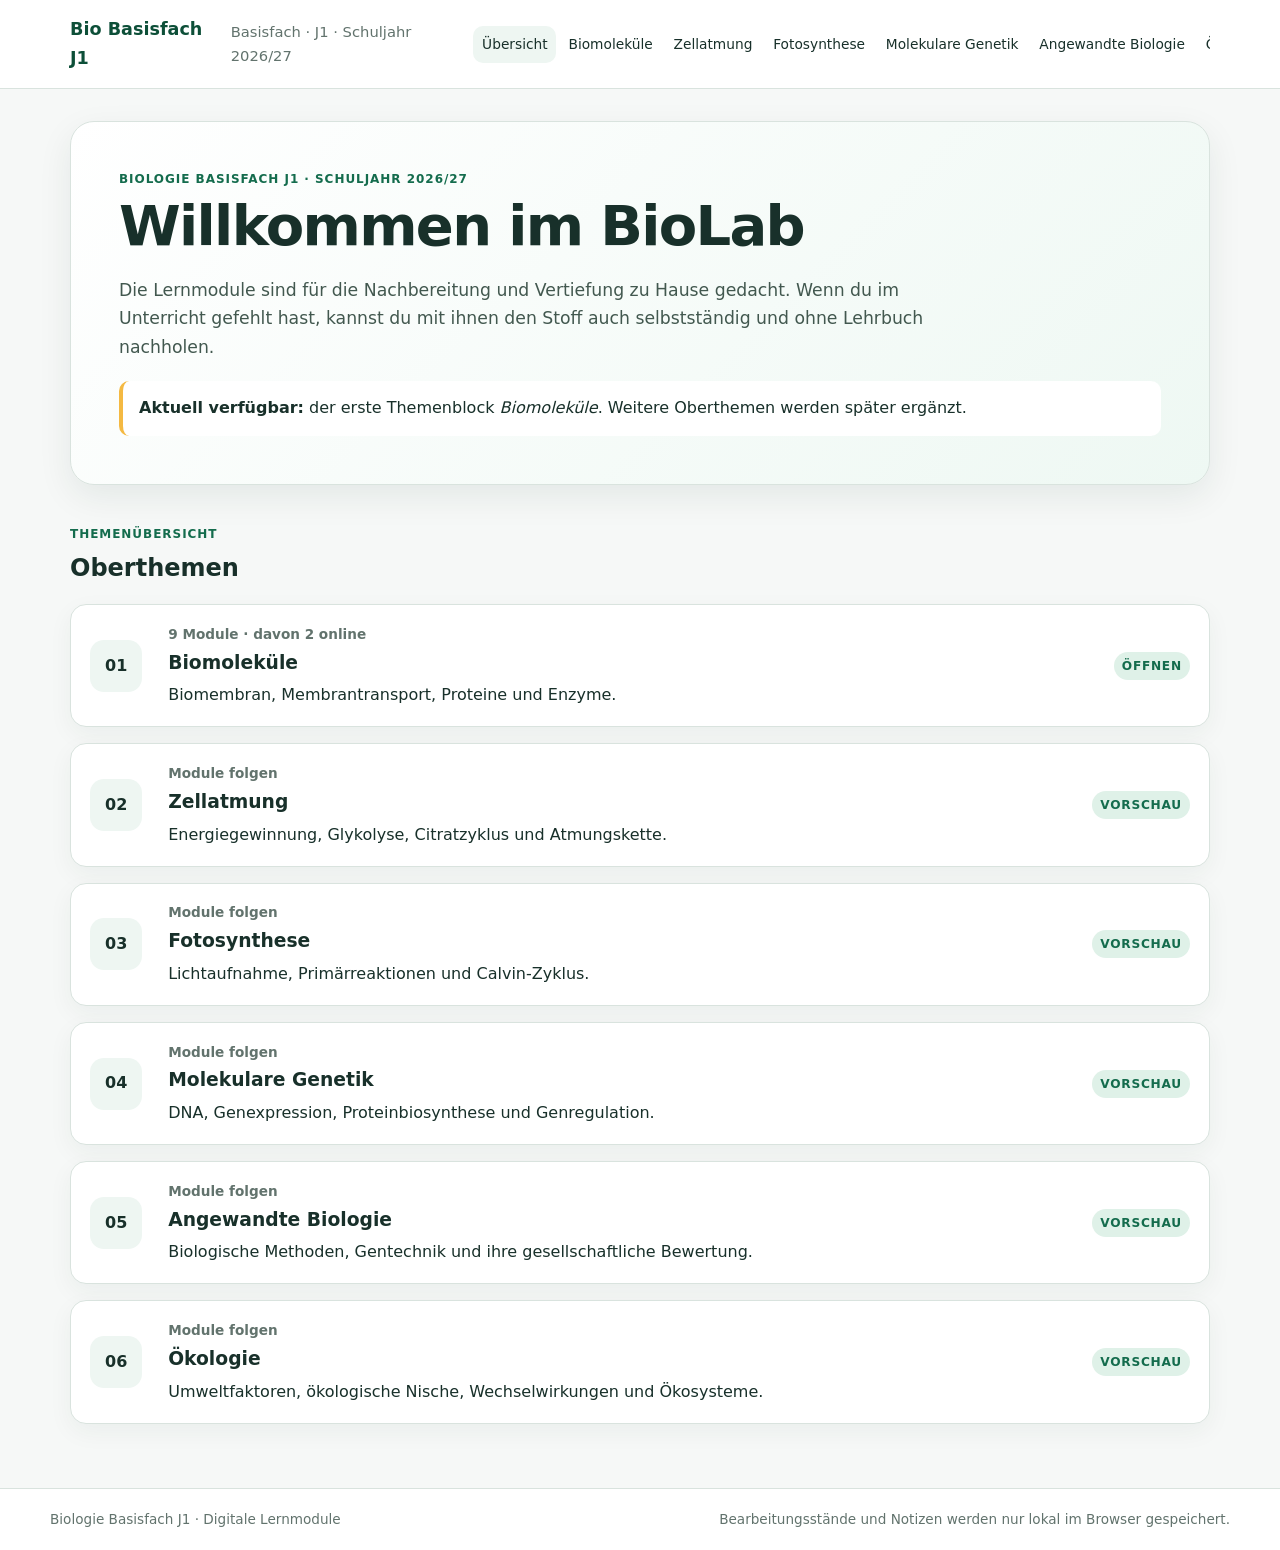
==== commit c66fb51e: "Merge branch 'main' of https://github.com/CSautterKCG/Bio-Basisfach-J1" ====
--- a/docs/index.html
+++ b/docs/index.html
@@ -59,8 +59,8 @@
 }
 .brand { font-weight: 800; text-decoration: none; color: var(--brand-dark); font-size: 1.1rem; }
 .brand-sub { color: var(--muted); font-size: .92rem; }
-.top-nav { margin-left: auto; display: flex; gap: .35rem; }
-.top-nav a { text-decoration: none; color: var(--text); padding: .45rem .7rem; border-radius: 10px; font-size: .92rem; }
+.top-nav { margin-left: auto; display: flex; gap: .2rem; min-width:0; overflow-x:auto; }
+.top-nav a { flex:0 0 auto; text-decoration: none; color: var(--text); padding: .45rem .55rem; border-radius: 10px; font-size: .86rem; white-space:nowrap; }
 .top-nav a:hover, .top-nav a:focus-visible { background: var(--surface-soft); outline: none; }
 
 .page-shell { max-width: 1180px; margin: 0 auto; padding: 2rem 1.25rem 4rem; }
@@ -147,16 +147,18 @@
 .scenario-sim { border:1px solid var(--line); border-radius:16px; overflow:hidden; background:#eef7fb; }
 .environment-label { padding:.5rem .9rem; font-size:.82rem; color:#49636d; background:#e1f1f8; border-bottom:1px solid #cddfe6; }
 .cell-stage { min-height:270px; position:relative; display:grid; place-items:center; overflow:hidden; }
-.cell-boundary { width:min(72%,430px); height:180px; border-radius:50%; position:relative; transition:.25s ease; background:rgba(255,255,255,.45); }
+.cell-boundary { width:min(72%,430px); height:180px; border-radius:50%; position:relative; z-index:1; transition:.25s ease; background:rgba(255,255,255,.45); pointer-events:none; }
+.cell-label { position:absolute; inset:50% auto auto 50%; transform:translate(-50%,-50%); color:#60736b; font-size:.78rem; font-weight:800; opacity:.72; }
 .scenario-sim[data-state="none"] .cell-boundary { border:3px dashed #a9b6b0; }
 .scenario-sim[data-state="wall"] .cell-boundary { border:10px solid #5f6d67; background:#f8f8f8; }
 .scenario-sim[data-state="membrane"] .cell-boundary { border:8px double #24916b; background:#f9fffc; }
-.particle { position:absolute; font-size:1.25rem; transition:all .6s ease; }
-.particle-a { color:#d35b5b; } .particle-b { color:#436fc7; }
-.cell-boundary .p1 { left:20%; top:28%; } .p2 { left:58%; top:20%; } .p3 { left:38%; top:56%; } .p4 { left:68%; top:62%; } .p5 { left:25%; top:70%; }
-.outside-particles .o1 { left:10%; top:25%; } .outside-particles .o2 { right:12%; top:35%; } .outside-particles .o3 { left:18%; bottom:18%; }
-.scenario-sim[data-state="none"] .cell-boundary .p1 { left:-24%; top:8%; } .scenario-sim[data-state="none"] .cell-boundary .p4 { left:112%; top:42%; }
-.scenario-sim[data-state="wall"] .outside-particles .particle { opacity:.7; }
+.particle { position:absolute; z-index:2; width:10px; height:10px; border-radius:50%; box-shadow:0 1px 2px rgba(20,42,34,.25); pointer-events:none; }
+.particle-a { background:#d94f55; }
+.particle-b { background:#3975d5; }
+.particle-legend { display:flex; flex-wrap:wrap; gap:.55rem 1.1rem; align-items:center; padding:.65rem .9rem; background:#f8fbfc; border-top:1px solid #d6e4e8; font-size:.82rem; }
+.legend-dot { display:inline-block; width:10px; height:10px; margin-right:.35rem; border-radius:50%; vertical-align:-1px; }
+.legend-dot.a { background:#d94f55; } .legend-dot.b { background:#3975d5; }
+.particle-counts { margin-left:auto; color:var(--muted); font-variant-numeric:tabular-nums; }
 .scenario-result, .sim-feedback { padding:1rem; background:#fff; border-top:1px solid var(--line); font-weight:650; }
 .mini-task { margin-top:1rem; padding:1rem; background:#f8faf9; border-radius:14px; border:1px solid var(--line); }
 
@@ -224,6 +226,9 @@
   .warmup { grid-template-columns:1fr; }
   .site-footer { flex-direction:column; }
 }
+@media (max-width: 1100px) {
+  .brand-sub { display:none; }
+}
 @media (max-width: 560px) {
   .page-shell { padding:1rem .8rem 3rem; }
   .module-card { grid-template-columns:45px 1fr; }
@@ -265,6 +270,11 @@
   border-radius:0 12px 12px 0; background:var(--surface-soft);
 }
 .topic-intro p { margin:.25rem 0; }
+.planned-topic {
+  padding:2rem; border:1px dashed #9ebcaf; border-radius:16px;
+  background:var(--surface-soft); color:var(--muted); text-align:center;
+}
+.planned-topic h2 { margin:.1rem 0 .45rem; color:var(--text); }
 .prereq-note {
   margin:0 0 1rem; padding:.8rem 1rem; border:1px solid #d9e6df; border-radius:12px;
   background:#f7fbf8; color:#315244;
@@ -299,7 +309,7 @@
 <div class="header-inner">
 <a class="brand" href="#/">Bio Basisfach J1</a>
 <span class="brand-sub">Basisfach · J1 · Schuljahr 2026/27</span>
-<nav aria-label="Hauptnavigation" class="top-nav"><a href="#/">Übersicht</a><a href="#/biomolekuele">Biomoleküle</a></nav>
+<nav aria-label="Hauptnavigation" class="top-nav"><a href="#/">Übersicht</a><a href="#/biomolekuele">Biomoleküle</a><a href="#/zellatmung">Zellatmung</a><a href="#/fotosynthese">Fotosynthese</a><a href="#/molekulare-genetik">Molekulare Genetik</a><a href="#/angewandte-biologie">Angewandte Biologie</a><a href="#/oekologie">Ökologie</a></nav>
 </div>
 </header>
 <main class="page-shell" id="main" tabindex="-1">
@@ -318,6 +328,31 @@
 <div><p class="topic-meta">9 Module · davon 2 online</p><h3>Biomoleküle</h3><p>Biomembran, Membrantransport, Proteine und Enzyme.</p></div>
 <span class="module-status">öffnen</span>
 </a>
+<a class="topic-card" href="#/zellatmung">
+<span class="topic-index">02</span>
+<div><p class="topic-meta">Module folgen</p><h3>Zellatmung</h3><p>Energiegewinnung, Glykolyse, Citratzyklus und Atmungskette.</p></div>
+<span class="module-status">Vorschau</span>
+</a>
+<a class="topic-card" href="#/fotosynthese">
+<span class="topic-index">03</span>
+<div><p class="topic-meta">Module folgen</p><h3>Fotosynthese</h3><p>Lichtaufnahme, Primärreaktionen und Calvin-Zyklus.</p></div>
+<span class="module-status">Vorschau</span>
+</a>
+<a class="topic-card" href="#/molekulare-genetik">
+<span class="topic-index">04</span>
+<div><p class="topic-meta">Module folgen</p><h3>Molekulare Genetik</h3><p>DNA, Genexpression, Proteinbiosynthese und Genregulation.</p></div>
+<span class="module-status">Vorschau</span>
+</a>
+<a class="topic-card" href="#/angewandte-biologie">
+<span class="topic-index">05</span>
+<div><p class="topic-meta">Module folgen</p><h3>Angewandte Biologie</h3><p>Biologische Methoden, Gentechnik und ihre gesellschaftliche Bewertung.</p></div>
+<span class="module-status">Vorschau</span>
+</a>
+<a class="topic-card" href="#/oekologie">
+<span class="topic-index">06</span>
+<div><p class="topic-meta">Module folgen</p><h3>Ökologie</h3><p>Umweltfaktoren, ökologische Nische, Wechselwirkungen und Ökosysteme.</p></div>
+<span class="module-status">Vorschau</span>
+</a>
 </div>
 </section>
 </section><section class="view" hidden="" id="view-biomolekuele">
@@ -388,6 +423,26 @@
 <span class="module-status">folgt</span>
 </article>
 </div></section>
+<section class="view" hidden="" id="view-zellatmung">
+<div class="topic-hero"><div><p class="eyebrow">Oberthema 2</p><h1>Zellatmung</h1><p class="lead">Energiegewinnung in der Zelle.</p></div><a class="back-link" href="#/">← Übersicht</a></div>
+<div class="planned-topic"><h2>Module folgen</h2><p>Die Lernmodule zu diesem Oberthema werden noch ergänzt.</p></div>
+</section>
+<section class="view" hidden="" id="view-fotosynthese">
+<div class="topic-hero"><div><p class="eyebrow">Oberthema 3</p><h1>Fotosynthese</h1><p class="lead">Lichtenergie, Stoffaufbau und ihre Bedeutung für das Leben.</p></div><a class="back-link" href="#/">← Übersicht</a></div>
+<div class="planned-topic"><h2>Module folgen</h2><p>Die Lernmodule zu diesem Oberthema werden noch ergänzt.</p></div>
+</section>
+<section class="view" hidden="" id="view-molekulare-genetik">
+<div class="topic-hero"><div><p class="eyebrow">Oberthema 4</p><h1>Molekulare Genetik</h1><p class="lead">DNA, Genexpression und die Weitergabe genetischer Information.</p></div><a class="back-link" href="#/">← Übersicht</a></div>
+<div class="planned-topic"><h2>Module folgen</h2><p>Die Lernmodule zu diesem Oberthema werden noch ergänzt.</p></div>
+</section>
+<section class="view" hidden="" id="view-angewandte-biologie">
+<div class="topic-hero"><div><p class="eyebrow">Oberthema 5</p><h1>Angewandte Biologie</h1><p class="lead">Biologische Methoden und ihre Anwendung in Forschung und Gesellschaft.</p></div><a class="back-link" href="#/">← Übersicht</a></div>
+<div class="planned-topic"><h2>Module folgen</h2><p>Die Lernmodule zu diesem Oberthema werden noch ergänzt.</p></div>
+</section>
+<section class="view" hidden="" id="view-oekologie">
+<div class="topic-hero"><div><p class="eyebrow">Oberthema 6</p><h1>Ökologie</h1><p class="lead">Umweltfaktoren, Wechselwirkungen und Ökosysteme.</p></div><a class="back-link" href="#/">← Übersicht</a></div>
+<div class="planned-topic"><h2>Module folgen</h2><p>Die Lernmodule zu diesem Oberthema werden noch ergänzt.</p></div>
+</section>
 <section class="view" hidden="" id="view-module-1">
 <article class="learning-module" data-module="1">
 <header class="module-hero">
@@ -465,15 +520,10 @@
 </div>
 <div class="scenario-sim" data-state="none" id="m1-sim">
 <div class="environment-label">Umgebung</div>
-<div class="cell-stage">
-<div class="cell-boundary">
-<span class="particle particle-a p1">●</span><span class="particle particle-a p2">●</span><span class="particle particle-b p3">◆</span>
-<span class="particle particle-b p4">◆</span><span class="particle particle-a p5">●</span>
-</div>
-<div aria-hidden="true" class="outside-particles">
-<span class="particle particle-a o1">●</span><span class="particle particle-b o2">◆</span><span class="particle particle-a o3">●</span>
-</div>
-</div>
+<div aria-label="Animation zur Verteilung roter und blauer Teilchen" class="cell-stage" id="m1-particle-stage">
+<div class="cell-boundary"><span class="cell-label">Zellinneres</span></div>
+</div>
+<div class="particle-legend"><span><i class="legend-dot a"></i>rote Teilchen</span><span><i class="legend-dot b"></i>blaue Teilchen</span><span aria-live="polite" class="particle-counts" id="m1-particle-counts"></span></div>
 <div aria-live="polite" class="scenario-result" id="m1-scenario-result"></div>
 </div>
 <div class="mini-task">
@@ -770,6 +820,11 @@
   const views = {
     '/': document.getElementById('view-overview'),
     '/biomolekuele': document.getElementById('view-biomolekuele'),
+    '/zellatmung': document.getElementById('view-zellatmung'),
+    '/fotosynthese': document.getElementById('view-fotosynthese'),
+    '/molekulare-genetik': document.getElementById('view-molekulare-genetik'),
+    '/angewandte-biologie': document.getElementById('view-angewandte-biologie'),
+    '/oekologie': document.getElementById('view-oekologie'),
     '/biomolekuele/modul-1': document.getElementById('view-module-1'),
     '/biomolekuele/modul-2': document.getElementById('view-module-2'),
     // Alte Links bleiben funktionsfähig.
@@ -784,9 +839,10 @@
 
     // Oberthema in der Hauptnavigation markieren.
     document.querySelectorAll('.top-nav a').forEach(a => a.classList.remove('is-active'));
-    const activeSelector = hash.startsWith('/biomolekuele') || hash.startsWith('/modul-')
-      ? '.top-nav a[href="#/biomolekuele"]'
-      : '.top-nav a[href="#/"]';
+    const topicPaths = ['/biomolekuele', '/zellatmung', '/fotosynthese', '/molekulare-genetik', '/angewandte-biologie', '/oekologie'];
+    const activePath = topicPaths.find(path => hash.startsWith(path))
+      || (hash.startsWith('/modul-') ? '/biomolekuele' : '/');
+    const activeSelector = `.top-nav a[href="#${activePath}"]`;
     document.querySelector(activeSelector)?.classList.add('is-active');
 
     window.scrollTo({ top: 0, behavior: 'instant' });
@@ -818,13 +874,147 @@
 
   // Module 1 scenario simulation
   const scenarioText = {
-    none: '<strong>Keine Grenze:</strong> Stoffe können sich unkontrolliert zwischen Innen- und Außenraum verteilen. Stabile Konzentrationsunterschiede sind kaum aufrechtzuerhalten.',
-    wall: '<strong>Undurchlässige Wand:</strong> Konzentrationsunterschiede könnten zwar erhalten bleiben, aber notwendiger Stoff- und Energieaustausch wäre blockiert.',
-    membrane: '<strong>Biomembran:</strong> Sie grenzt den Reaktionsraum ab und ermöglicht zugleich einen kontrollierten, selektiven Austausch.'
+    none: '<strong>Keine Grenze:</strong> Rote und blaue Teilchen bewegen sich ungehindert zwischen Innen- und Außenraum. Der anfängliche Konzentrationsunterschied wird kleiner.',
+    wall: '<strong>Undurchlässige Wand:</strong> Beide Teilchensorten werden zurückgehalten. Der Konzentrationsunterschied bleibt bestehen, aber jeder Stoffaustausch ist blockiert.',
+    membrane: '<strong>Biomembran:</strong> In diesem vereinfachten Modell können nur die blauen Teilchen passieren. Rote Teilchen werden zurückgehalten – die Membran ist selektiv durchlässig.'
   };
   const sim = document.getElementById('m1-sim');
   const result = document.getElementById('m1-scenario-result');
-  if (sim && result) {
+  const particleStage = document.getElementById('m1-particle-stage');
+  const particleCounts = document.getElementById('m1-particle-counts');
+  if (sim && result && particleStage && particleCounts) {
+    const particles = [];
+    let initialized = false;
+    let previousTime = performance.now();
+    let previousCountUpdate = 0;
+
+    function boundaryGeometry() {
+      const stageRect = particleStage.getBoundingClientRect();
+      const boundaryRect = particleStage.querySelector('.cell-boundary').getBoundingClientRect();
+      return {
+        width: stageRect.width,
+        height: stageRect.height,
+        cx: boundaryRect.left - stageRect.left + boundaryRect.width / 2,
+        cy: boundaryRect.top - stageRect.top + boundaryRect.height / 2,
+        rx: Math.max(20, boundaryRect.width / 2 - 9),
+        ry: Math.max(20, boundaryRect.height / 2 - 9)
+      };
+    }
+
+    function isInside(x, y, geometry) {
+      return ((x - geometry.cx) / geometry.rx) ** 2
+        + ((y - geometry.cy) / geometry.ry) ** 2 < 1;
+    }
+
+    function randomPosition(inside, geometry) {
+      if (inside) {
+        const angle = Math.random() * Math.PI * 2;
+        const radius = Math.sqrt(Math.random()) * .82;
+        return {
+          x: geometry.cx + Math.cos(angle) * geometry.rx * radius,
+          y: geometry.cy + Math.sin(angle) * geometry.ry * radius
+        };
+      }
+      let position;
+      do {
+        position = {
+          x: 10 + Math.random() * Math.max(1, geometry.width - 20),
+          y: 10 + Math.random() * Math.max(1, geometry.height - 20)
+        };
+      } while (isInside(position.x, position.y, geometry));
+      return position;
+    }
+
+    function updateCounts(geometry) {
+      const inside = { a: 0, b: 0 };
+      particles.forEach(particle => {
+        if (isInside(particle.x, particle.y, geometry)) inside[particle.type] += 1;
+      });
+      particleCounts.textContent = `Rot: ${inside.a} innen / ${20 - inside.a} außen · Blau: ${inside.b} innen / ${20 - inside.b} außen`;
+    }
+
+    function resetParticles() {
+      const geometry = boundaryGeometry();
+      if (geometry.width < 50 || geometry.height < 50) return;
+      particleStage.querySelectorAll('.particle').forEach(particle => particle.remove());
+      particles.length = 0;
+
+      ['a', 'b'].forEach(type => {
+        for (let index = 0; index < 20; index += 1) {
+          const startsInside = index < 16;
+          const position = randomPosition(startsInside, geometry);
+          const angle = Math.random() * Math.PI * 2;
+          const speed = 32 + Math.random() * 30;
+          const element = document.createElement('span');
+          element.className = `particle particle-${type}`;
+          particleStage.appendChild(element);
+          particles.push({
+            type,
+            element,
+            x: position.x,
+            y: position.y,
+            vx: Math.cos(angle) * speed,
+            vy: Math.sin(angle) * speed,
+            inside: startsInside
+          });
+        }
+      });
+      updateCounts(geometry);
+      initialized = true;
+    }
+
+    function animateParticles(time) {
+      const geometry = boundaryGeometry();
+      if (geometry.width < 50 || geometry.height < 50) {
+        initialized = false;
+        previousTime = time;
+        requestAnimationFrame(animateParticles);
+        return;
+      }
+      if (!initialized) resetParticles();
+
+      const elapsed = Math.min((time - previousTime) / 1000, .04);
+      previousTime = time;
+      particles.forEach(particle => {
+        const oldX = particle.x;
+        const oldY = particle.y;
+        particle.vx += (Math.random() - .5) * 8 * elapsed;
+        particle.vy += (Math.random() - .5) * 8 * elapsed;
+        particle.x += particle.vx * elapsed;
+        particle.y += particle.vy * elapsed;
+
+        if (particle.x < 5 || particle.x > geometry.width - 5) {
+          particle.x = Math.max(5, Math.min(geometry.width - 5, particle.x));
+          particle.vx *= -1;
+        }
+        if (particle.y < 5 || particle.y > geometry.height - 5) {
+          particle.y = Math.max(5, Math.min(geometry.height - 5, particle.y));
+          particle.vy *= -1;
+        }
+
+        const nowInside = isInside(particle.x, particle.y, geometry);
+        const mayCross = sim.dataset.state === 'none'
+          || (sim.dataset.state === 'membrane' && particle.type === 'b');
+        if (nowInside !== particle.inside && !mayCross) {
+          particle.x = oldX;
+          particle.y = oldY;
+          particle.vx *= -1;
+          particle.vy *= -1;
+        } else {
+          particle.inside = nowInside;
+        }
+
+        particle.element.style.left = `${particle.x - 5}px`;
+        particle.element.style.top = `${particle.y - 5}px`;
+      });
+
+      if (time - previousCountUpdate > 300) {
+        updateCounts(geometry);
+        previousCountUpdate = time;
+      }
+      requestAnimationFrame(animateParticles);
+    }
+
     result.innerHTML = scenarioText.none;
     document.querySelectorAll('.scenario-btn').forEach(btn => {
       btn.addEventListener('click', () => {
@@ -832,8 +1022,10 @@
         btn.classList.add('is-active');
         sim.dataset.state = btn.dataset.scenario;
         result.innerHTML = scenarioText[btn.dataset.scenario];
+        resetParticles();
       });
     });
+    requestAnimationFrame(animateParticles);
   }
 
   // Module 2 bilayer model
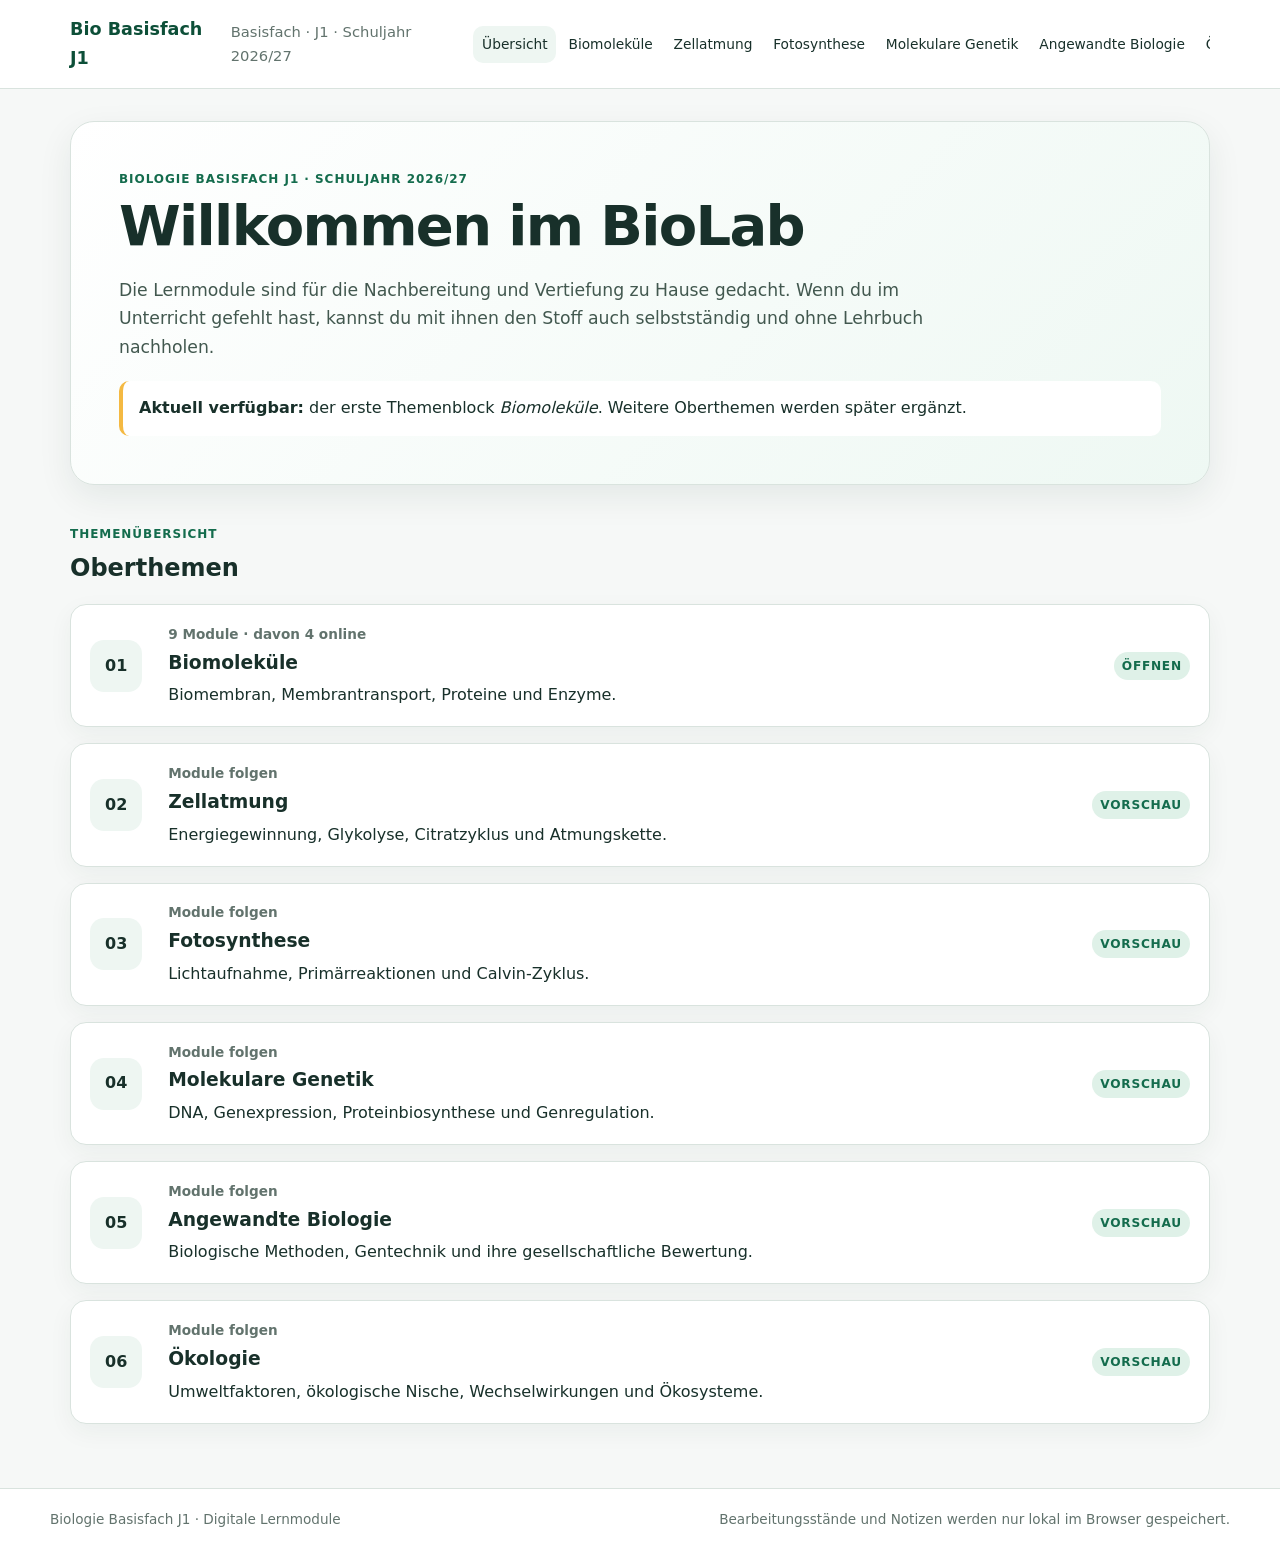
==== commit 3b5c8a65: "Modul 3 und 4 anlegen und kleine Änderungenn" ====
--- a/docs/index.html
+++ b/docs/index.html
@@ -185,6 +185,38 @@
 @keyframes proteinDrift { from { margin-left:-8px; } to { margin-left:8px; } }
 .micro-note { font-size:.85rem; color:var(--muted); }
 
+.transport-controls { display:flex; flex-wrap:wrap; gap:.6rem; margin:1rem 0; }
+.transport-btn { border:1px solid #bfd1c8; background:#fff; color:var(--text); border-radius:999px; padding:.55rem .8rem; cursor:pointer; font-weight:700; }
+.transport-btn.is-active { background:var(--brand); color:#fff; border-color:var(--brand); }
+.transport-lab { border:1px solid var(--line); border-radius:16px; overflow:hidden; background:#eff8fb; }
+.transport-stage { position:relative; min-height:300px; overflow:hidden; background:linear-gradient(90deg,#eaf7fb 0 49%,#f7fbfd 49% 51%,#eaf7fb 51% 100%); }
+.compartment-label { position:absolute; top:.65rem; z-index:5; padding:.25rem .5rem; border-radius:8px; background:rgba(255,255,255,.82); color:#49636d; font-size:.8rem; font-weight:750; }
+.compartment-label.left { left:.7rem; } .compartment-label.right { right:.7rem; }
+.transport-membrane { position:absolute; left:50%; top:0; bottom:0; width:18px; transform:translateX(-50%); z-index:2; border-left:5px solid #d5a348; border-right:5px solid #d5a348; background:rgba(255,248,228,.9); }
+.transport-protein { display:none; position:absolute; left:50%; top:50%; z-index:4; transform:translate(-50%,-50%); }
+.transport-stage[data-mode="channel"] .transport-channel { display:block; width:42px; height:84px; border-radius:20px; background:linear-gradient(90deg,#7954ae 0 34%,#eaf7fb 34% 66%,#7954ae 66%); border:3px solid #654293; }
+.transport-stage[data-mode="carrier"] .transport-carrier { display:block; width:48px; height:78px; border-radius:48% 52% 42% 58%; background:#df8640; border:3px solid #a85e27; animation:carrierSwitch 1.4s ease-in-out infinite alternate; }
+.transport-stage[data-mode="carrier"] .transport-carrier::after { content:""; position:absolute; left:12px; top:20px; width:20px; height:34px; border-radius:50%; background:#eff8fb; }
+.transport-stage[data-mode="osmosis"] .transport-membrane { border-color:#4f9c80; }
+.transport-particle { position:absolute; z-index:3; width:11px; height:11px; border-radius:50%; pointer-events:none; box-shadow:0 1px 2px rgba(20,42,34,.22); }
+.transport-particle.small { background:#e05a4f; }
+.transport-particle.ion { background:#3975d5; border-radius:2px; transform:rotate(45deg); }
+.transport-particle.glucose { width:13px; height:13px; background:#3b9b64; border-radius:4px; }
+.transport-particle.water { width:8px; height:8px; background:#3c9ed8; }
+.transport-particle.solute { width:14px; height:14px; background:#9b5fc0; }
+.transport-status { display:flex; flex-wrap:wrap; justify-content:space-between; gap:.5rem 1rem; padding:.7rem .9rem; border-top:1px solid #d6e4e8; background:#f8fbfc; color:var(--muted); font-size:.84rem; }
+.transport-explanation { padding:1rem; border-top:1px solid var(--line); background:#fff; font-weight:650; }
+@keyframes carrierSwitch { from { transform:translate(-50%,-50%) rotate(-8deg); } to { transform:translate(-50%,-50%) rotate(8deg); } }
+
+.process-figure { margin:1.2rem 0; border:1px solid var(--line); border-radius:16px; overflow:hidden; background:#fbfdfc; }
+.process-figure svg { display:block; width:100%; height:auto; min-width:720px; }
+.process-figure-scroll { overflow-x:auto; }
+.process-figure figcaption { padding:.8rem 1rem; border-top:1px solid var(--line); color:var(--muted); font-size:.88rem; }
+.concept-grid { display:grid; grid-template-columns:repeat(3,minmax(0,1fr)); gap:.8rem; margin:1rem 0; }
+.concept-card { padding:1rem; border:1px solid var(--line); border-radius:13px; background:#f8fbf9; }
+.concept-card h4 { margin:0 0 .35rem; color:var(--brand-dark); }
+.concept-card p { margin:0; font-size:.94rem; }
+
 .quiz { display:grid; gap:1rem; }
 .quiz-question { padding:1rem; border:1px solid var(--line); border-radius:14px; background:#fbfcfb; }
 .quiz-question > p:first-child { margin-top:0; }
@@ -292,6 +324,7 @@
   .topic-card { grid-template-columns:48px 1fr; }
   .topic-card .module-status { grid-column:2; justify-self:start; }
   .topic-hero { flex-direction:column; }
+  .concept-grid { grid-template-columns:1fr; }
 }
 
 /* Programmatic focus after route changes should not draw a large page outline. */
@@ -325,7 +358,7 @@
 <div class="topic-grid">
 <a class="topic-card topic-card--active" href="#/biomolekuele">
 <span class="topic-index">01</span>
-<div><p class="topic-meta">9 Module · davon 2 online</p><h3>Biomoleküle</h3><p>Biomembran, Membrantransport, Proteine und Enzyme.</p></div>
+<div><p class="topic-meta">9 Module · davon 4 online</p><h3>Biomoleküle</h3><p>Biomembran, Membrantransport, Proteine und Enzyme.</p></div>
 <span class="module-status">öffnen</span>
 </a>
 <a class="topic-card" href="#/zellatmung">
@@ -366,7 +399,7 @@
 </div>
 <div class="topic-intro">
 <p><strong>So arbeitest du:</strong> Öffne die Module möglichst in der angegebenen Reihenfolge. Jedes Modul beginnt mit einer kurzen Vorwissensfrage, erklärt anschließend den benötigten Stoff und endet mit Kurzcheck sowie Aufgaben aus AFB I–III.</p>
-<p>Für Modul 1 wird kein spezielles Vorwissen aus der Kursstufe vorausgesetzt. Modul 2 baut nur auf Modul 1 auf und erklärt neue Fachbegriffe dort, wo sie erstmals benötigt werden.</p>
+<p>Für Modul 1 wird kein spezielles Vorwissen aus der Kursstufe vorausgesetzt. Die Module 2 bis 4 bauen schrittweise darauf auf und erklären neue Fachbegriffe dort, wo sie erstmals benötigt werden.</p>
 </div>
 <div class="module-grid">
 <a class="module-card module-card--active" href="#/biomolekuele/modul-1">
@@ -387,16 +420,16 @@
 </div>
 <span class="module-status">bereit</span>
 </a>
-<article aria-disabled="true" class="module-card module-card--planned">
+<a class="module-card module-card--active" href="#/biomolekuele/modul-3">
 <span class="module-number">03</span>
 <div><p class="module-date">28.09.2026</p><h3>Modul 3 · Passiver Stofftransport</h3><p>Diffusion, erleichterte Diffusion und Osmose.</p></div>
-<span class="module-status">folgt</span>
-</article>
-<article aria-disabled="true" class="module-card module-card--planned">
+<span class="module-status">bereit</span>
+</a>
+<a class="module-card module-card--active" href="#/biomolekuele/modul-4">
 <span class="module-number">04</span>
 <div><p class="module-date">29.09.2026</p><h3>Modul 4 · Aktiver Transport und Membranfluss</h3><p>Energieabhängiger Transport, Endo- und Exocytose.</p></div>
-<span class="module-status">folgt</span>
-</article>
+<span class="module-status">bereit</span>
+</a>
 <article aria-disabled="true" class="module-card module-card--planned">
 <span class="module-number">05</span>
 <div><p class="module-date">12.10.2026</p><h3>Modul 5 · Proteine – Struktur und Funktion</h3><p>Aminosäuren, Peptidbindung, Strukturebenen und Denaturierung.</p></div>
@@ -481,7 +514,7 @@
 </ul>
 </section>
 <section aria-labelledby="m1-info" class="learning-section info-section">
-<p class="section-kicker">In einer lebenden Zelle laufen gleichzeitig sehr viele chemische Reaktionen ab. Damit diese Reaktionen geordnet stattfinden können, braucht die Zelle <strong>definierte Bedingungen</strong>, zum Beispiel bestimmte Stoffkonzentrationen und eine räumliche Trennung verschiedener Vorgänge. Die Zellmembran schafft deshalb einen <strong>abgegrenzten Reaktionsraum</strong>.</p>
+<p class="section-kicker">Wissen &amp; Verstehen</p>
 <h2 id="m1-info">1. Eine Zelle ist kein Beutel voller Stoffe</h2>
 <p>
             In einer lebenden Zelle laufen gleichzeitig sehr viele chemische Reaktionen ab. Damit diese Reaktionen geordnet stattfinden können,
@@ -718,7 +751,7 @@
 <button data-answer="d">Nur hydrophobe Molekülbereiche.</button>
 <p aria-live="polite" class="feedback"></p>
 </div>
-<div class="quiz-question" data-correct="a,d" data-multiple="true">
+<div class="quiz-question" data-correct="a">
 
   <p>
     <strong>2.</strong>
@@ -806,8 +839,213 @@
 </section>
 <nav aria-label="Modulnavigation" class="module-footer-nav">
 <a href="#/biomolekuele/modul-1">← Zurück zu Modul 1</a>
-<a class="next-link" href="#/biomolekuele">Zur Modulübersicht →</a>
+<a class="next-link" href="#/biomolekuele/modul-3">Weiter zu Modul 3 →</a>
 </nav>
+</article>
+</section>
+<section class="view" hidden="" id="view-module-3">
+<article class="learning-module" data-module="3">
+<header class="module-hero">
+<div>
+<p class="eyebrow">Modul 3 · 28.09.2026</p>
+<h1>Passiver Stofftransport</h1>
+<p class="lead">Wie sich Teilchen ohne zusätzlichen Energieaufwand verteilen und welche Rolle Membranproteine und Osmose dabei spielen.</p>
+</div>
+<a class="back-link" href="#/biomolekuele">← Biomoleküle</a>
+</header>
+<section aria-labelledby="m3-warmup" class="learning-section warmup">
+<div aria-hidden="true" class="section-icon">?</div>
+<div>
+<p class="section-kicker">Vorwissen aktivieren</p>
+<h2 id="m3-warmup">Warum breitet sich ein Duft im ganzen Raum aus?</h2>
+<p class="prompt">Überlege, wie sich Duftteilchen bewegen und warum sie mit der Zeit auch weit von ihrer Quelle entfernt wahrnehmbar sind.</p>
+<label class="sr-only" for="m3-prior">Deine Antwort</label>
+<textarea class="reflection-input" id="m3-prior" placeholder="Notiere deine Vermutung in 2–4 Sätzen …" rows="4"></textarea>
+<div class="input-actions"><button class="btn btn-secondary save-note" data-note="m3-prior">Antwort auf diesem Gerät merken</button><span class="save-status" id="m3-prior-status" role="status"></span></div>
+<details class="thinking-hint"><summary>Denkanstoß anzeigen</summary><p>Teilchen stehen auch ohne sichtbare Strömung nicht still. Denke an ihre zufällige Eigenbewegung und an Bereiche mit unterschiedlich vielen Teilchen.</p></details>
+</div>
+</section>
+<div class="prereq-note"><strong>Voraussetzungen:</strong> Aus Modul 2 solltest du den Aufbau der Lipiddoppelschicht kennen und wissen, dass Membranproteine bestimmte Aufgaben übernehmen können.</div>
+<section aria-labelledby="m3-goals" class="learning-section goals">
+<p class="section-kicker">Das solltest du nach dem Modul können</p>
+<h2 id="m3-goals">Lernziele</h2>
+<ul class="goal-list">
+<li>Diffusion als Folge der zufälligen Teilchenbewegung erklären,</li>
+<li>einfache und erleichterte Diffusion vergleichen,</li>
+<li>Kanal- und Carrierproteinen ihre Funktion beim passiven Transport zuordnen,</li>
+<li>Osmose mithilfe unterschiedlicher Konzentrationen gelöster Stoffe erklären.</li>
+</ul>
+</section>
+<section aria-labelledby="m3-info" class="learning-section info-section">
+<p class="section-kicker">Wissen &amp; Verstehen</p>
+<h2 id="m3-info">1. Diffusion gleicht Konzentrationsunterschiede aus</h2>
+<p>Teilchen in Flüssigkeiten und Gasen bewegen sich ständig und ungeordnet. Befinden sich in einem Bereich besonders viele Teilchen, verlassen ihn deshalb insgesamt mehr Teilchen, als gleichzeitig zurückkehren. Es entsteht ein <strong>Nettotransport vom Bereich hoher zum Bereich niedriger Konzentration</strong>.</p>
+<p>Der Unterschied zwischen beiden Bereichen heißt <strong>Konzentrationsgefälle</strong> oder Konzentrationsgradient. Mit der Zeit wird dieses Gefälle kleiner. Beim Konzentrationsausgleich bewegen sich die Teilchen weiterhin, aber in beide Richtungen wechseln im Mittel gleich viele Teilchen. Es herrscht ein <strong>dynamisches Gleichgewicht</strong>.</p>
+<div class="key-box"><strong>Merksatz:</strong> Diffusion benötigt keine zusätzliche Energiezufuhr durch die Zelle. Der Nettotransport erfolgt entlang des Konzentrationsgefälles.</div>
+<h3>2. Einfache Diffusion erfolgt direkt durch die Lipiddoppelschicht</h3>
+<p>Kleine, ungeladene und unpolare Moleküle wie Sauerstoff und Kohlenstoffdioxid können den hydrophoben Innenbereich der Lipiddoppelschicht passieren. Sie diffundieren direkt durch die Membran. Ionen sowie viele größere oder polare Moleküle können diesen Weg dagegen kaum nutzen.</p>
+<h3>3. Erleichterte Diffusion benötigt Membranproteine</h3>
+<p>Bei der <strong>erleichterten Diffusion</strong> ermöglichen spezifische Transportproteine den Durchtritt. Ein <strong>Kanalprotein</strong> bildet eine hydrophile Pore, durch die passende Ionen oder Moleküle gelangen. Ein <strong>Carrierprotein</strong> bindet einen bestimmten Stoff, verändert seine Form und gibt ihn auf der anderen Membranseite wieder ab.</p>
+<p>Auch die erleichterte Diffusion verläuft nur entlang des Konzentrations- beziehungsweise bei Ionen des <strong>elektrochemischen Gradienten</strong>. Sie verbraucht kein ATP. Da nur eine begrenzte Zahl passender Proteine vorhanden ist, kann ihre Transportgeschwindigkeit eine Sättigung erreichen.</p>
+<h3>4. Osmose ist die Diffusion von Wasser</h3>
+<p><strong>Osmose</strong> bezeichnet die Diffusion von Wasser durch eine selektiv permeable Membran. Kann der gelöste Stoff die Membran nicht passieren, bewegt sich netto Wasser von der Seite mit der geringeren Konzentration gelöster Stoffe zur Seite mit der höheren Konzentration gelöster Stoffe.</p>
+<p>Eine Lösung mit geringerer Konzentration gelöster Stoffe heißt <strong>hypotonisch</strong>, eine mit höherer Konzentration <strong>hypertonisch</strong>. Bei gleicher Konzentration sind die Lösungen <strong>isotonisch</strong>. Wasser bewegt sich immer in beide Richtungen; entscheidend ist die Richtung des Nettotransports.</p>
+<h3>5. Die drei passiven Transportwege im Vergleich</h3>
+<div class="key-box"><strong>Einfache Diffusion:</strong> direkt durch die Lipiddoppelschicht, ohne Protein.<br/><strong>Erleichterte Diffusion:</strong> über Kanal oder Carrier, spezifisch und ohne ATP.<br/><strong>Osmose:</strong> Nettotransport von Wasser durch eine selektiv permeable Membran.</div>
+</section>
+<section aria-labelledby="m3-interactive" class="learning-section interactive-section">
+<p class="section-kicker">Interaktiv entdecken</p>
+<h2 id="m3-interactive">Vergleiche passive Transportwege</h2>
+<p>Wähle einen Transportweg. Die Animation beginnt jeweils mit einer ungleichen Verteilung und zeigt, welche Teilchen die Membran passieren können.</p>
+<div aria-label="Transportweg wählen" class="transport-controls" role="group">
+<button class="transport-btn is-active" data-transport="simple">Einfache Diffusion</button>
+<button class="transport-btn" data-transport="channel">Kanalprotein</button>
+<button class="transport-btn" data-transport="carrier">Carrierprotein</button>
+<button class="transport-btn" data-transport="osmosis">Osmose</button>
+</div>
+<div class="transport-lab">
+<div aria-label="Animation zum passiven Membrantransport" class="transport-stage" data-mode="simple" id="m3-transport-stage">
+<span class="compartment-label left">Raum A</span><span class="compartment-label right">Raum B</span>
+<div class="transport-membrane" aria-hidden="true"></div>
+<div class="transport-protein transport-channel" aria-label="Kanalprotein" role="img"></div>
+<div class="transport-protein transport-carrier" aria-label="Carrierprotein" role="img"></div>
+</div>
+<div class="transport-status"><span id="m3-transport-legend">Rot: kleine, unpolare Moleküle</span><span aria-live="polite" id="m3-transport-counts"></span></div>
+<div aria-live="polite" class="transport-explanation" id="m3-transport-explanation"></div>
+</div>
+<p class="micro-note">Das Modell ist stark vereinfacht. Die Bewegung einzelner Punkte macht den statistischen Nettotransport vieler realer Teilchen sichtbar.</p>
+</section>
+<section aria-labelledby="m3-quiz-title" class="learning-section quiz-section">
+<p class="section-kicker">Kurzcheck</p>
+<h2 id="m3-quiz-title">Prüfe dein Verständnis</h2>
+<div class="quiz" data-quiz="m3">
+<div class="quiz-question" data-correct="b"><p><strong>1.</strong> Was verursacht bei der Diffusion den Nettotransport?</p><button data-answer="a">Alle Teilchen bewegen sich gezielt zur niedrigeren Konzentration.</button><button data-answer="b">Durch zufällige Bewegung verlassen insgesamt mehr Teilchen den Bereich hoher Konzentration.</button><button data-answer="c">Die Zelle pumpt die Teilchen unter ATP-Verbrauch.</button><button data-answer="d">Die Teilchen hören auf, sich zu bewegen.</button><p aria-live="polite" class="feedback"></p></div>
+<div class="quiz-question" data-correct="a"><p><strong>2.</strong> Welcher Stoff kann typischerweise einfach durch die Lipiddoppelschicht diffundieren?</p><button data-answer="a">Sauerstoff</button><button data-answer="b">Natriumionen</button><button data-answer="c">Ein großes Protein</button><button data-answer="d">Stärke</button><p aria-live="polite" class="feedback"></p></div>
+<div class="quiz-question" data-correct="c"><p><strong>3.</strong> Worin unterscheiden sich Kanal- und Carrierproteine?</p><button data-answer="a">Nur Carrier arbeiten ohne Energie.</button><button data-answer="b">Kanäle transportieren grundsätzlich jeden Stoff.</button><button data-answer="c">Kanäle bilden Poren; Carrier binden Stoffe und ändern ihre Form.</button><button data-answer="d">Carrier liegen nie in Biomembranen.</button><p aria-live="polite" class="feedback"></p></div>
+<div class="quiz-question" data-correct="d"><p><strong>4.</strong> Welche Aussage gilt für einfache und erleichterte Diffusion?</p><button data-answer="a">Beide transportieren Stoffe gegen das Konzentrationsgefälle.</button><button data-answer="b">Beide benötigen immer ein Carrierprotein.</button><button data-answer="c">Beide verbrauchen unmittelbar ATP.</button><button data-answer="d">Beide sind passive Transporte entlang eines Gradienten.</button><p aria-live="polite" class="feedback"></p></div>
+<div class="quiz-question" data-correct="b"><p><strong>5.</strong> Zwei Lösungen sind durch eine nur für Wasser durchlässige Membran getrennt. Wohin erfolgt der Netto-Wassertransport?</p><button data-answer="a">Zur Seite mit weniger Wasser und weniger gelösten Stoffen.</button><button data-answer="b">Zur Seite mit der höheren Konzentration gelöster Stoffe.</button><button data-answer="c">Immer ausschließlich aus der Zelle heraus.</button><button data-answer="d">Es findet keinerlei Wasserbewegung statt.</button><p aria-live="polite" class="feedback"></p></div>
+<div aria-live="polite" class="quiz-summary"></div>
+</div>
+</section>
+<section aria-labelledby="m3-exam" class="learning-section exam-section">
+<p class="section-kicker">Üben wie in einer Klausur</p>
+<h2 id="m3-exam">Aufgaben nach Anforderungsbereichen – mit eigener Antwort</h2>
+<p class="exam-intro">Formuliere zuerst selbst eine Antwort. Nutze den Hinweis nur bei Bedarf und öffne die Musterlösung erst danach zum Vergleichen.</p>
+<article class="exam-card afb1"><div class="afb-label">AFB I</div><h3>Transportwege beschreiben</h3><p><strong>Aufgabe:</strong> Beschreibe einfache und erleichterte Diffusion und nenne jeweils ein geeignetes Beispiel.</p><label class="answer-label" for="m3-afb1-answer">Deine Antwort</label><textarea class="reflection-input exam-answer" id="m3-afb1-answer" placeholder="Formuliere hier deine Antwort …" rows="7" spellcheck="true"></textarea><div class="input-actions"><button class="btn btn-secondary save-note" data-note="m3-afb1-answer" type="button">Antwort auf diesem Gerät merken</button><span class="save-status" id="m3-afb1-answer-status" role="status"></span></div><details><summary>Hinweis anzeigen</summary><p>Achte auf Transportweg, Konzentrationsgefälle und Energiebedarf.</p></details><details><summary>Musterlösung anzeigen</summary><p>Bei der einfachen Diffusion gelangen kleine, ungeladene, unpolare Moleküle wie Sauerstoff direkt durch die Lipiddoppelschicht. Bei der erleichterten Diffusion passieren geeignete Stoffe die Membran über spezifische Kanal- oder Carrierproteine. Beide Vorgänge verlaufen netto entlang eines Gradienten und benötigen kein ATP.</p></details></article>
+<article class="exam-card afb2"><div class="afb-label">AFB II</div><h3>Eine Sättigung erklären</h3><p><strong>Aufgabe:</strong> Bei steigender Glucosekonzentration nimmt die Transportgeschwindigkeit zunächst zu, erreicht dann aber trotz weiterer Konzentrationssteigerung einen Höchstwert. Erkläre diesen Verlauf.</p><label class="answer-label" for="m3-afb2-answer">Deine Antwort</label><textarea class="reflection-input exam-answer" id="m3-afb2-answer" placeholder="Formuliere hier deine Antwort …" rows="7" spellcheck="true"></textarea><div class="input-actions"><button class="btn btn-secondary save-note" data-note="m3-afb2-answer" type="button">Antwort auf diesem Gerät merken</button><span class="save-status" id="m3-afb2-answer-status" role="status"></span></div><details><summary>Hinweis anzeigen</summary><p>Überlege, wie viele Carrier gleichzeitig Glucose binden und transportieren können.</p></details><details><summary>Musterlösung anzeigen</summary><p>Bei niedriger Konzentration stehen freie Carrier zur Verfügung, sodass mit steigender Glucosekonzentration mehr Transporte stattfinden. Bei hoher Konzentration sind praktisch alle Carrier fortlaufend besetzt. Da ihre Anzahl und Arbeitsgeschwindigkeit begrenzt sind, kann die Transportrate nicht weiter steigen. Es tritt eine Sättigung ein.</p></details></article>
+<article class="exam-card afb3"><div class="afb-label">AFB III</div><h3>Osmose anwenden</h3><p><strong>Aufgabe:</strong> Rote Blutkörperchen werden in eine stark konzentrierte Salzlösung gegeben und schrumpfen. Erkläre die Beobachtung und beurteile, warum eine isotonische Infusionslösung wichtig ist.</p><label class="answer-label" for="m3-afb3-answer">Deine Antwort</label><textarea class="reflection-input exam-answer" id="m3-afb3-answer" placeholder="Formuliere hier deine Antwort …" rows="7" spellcheck="true"></textarea><div class="input-actions"><button class="btn btn-secondary save-note" data-note="m3-afb3-answer" type="button">Antwort auf diesem Gerät merken</button><span class="save-status" id="m3-afb3-answer-status" role="status"></span></div><details><summary>Hinweis anzeigen</summary><p>Vergleiche die Konzentration gelöster Stoffe innen und außen und bestimme die Richtung des Netto-Wassertransports.</p></details><details><summary>Musterlösung anzeigen</summary><p>Die konzentrierte Salzlösung ist gegenüber dem Zellinneren hypertonisch. Wasser verlässt die roten Blutkörperchen deshalb netto durch Osmose; ihr Volumen nimmt ab und sie schrumpfen. Eine isotonische Infusionslösung besitzt eine vergleichbare osmotisch wirksame Konzentration wie das Blutplasma. Dadurch entsteht kein starker Netto-Wassertransport, der Blutzellen schädigen würde.</p></details></article>
+</section>
+<section aria-labelledby="m3-selfcheck" class="learning-section selfcheck">
+<p class="section-kicker">Abschluss</p><h2 id="m3-selfcheck">Kannst du das jetzt?</h2>
+<label><input data-check="m3-1" type="checkbox"/> Ich kann Diffusion auf die zufällige Bewegung von Teilchen zurückführen.</label>
+<label><input data-check="m3-2" type="checkbox"/> Ich kann einfache und erleichterte Diffusion vergleichen.</label>
+<label><input data-check="m3-3" type="checkbox"/> Ich kann Kanal- und Carrierproteine unterscheiden.</label>
+<label><input data-check="m3-4" type="checkbox"/> Ich kann die Richtung eines osmotischen Netto-Wassertransports begründen.</label>
+</section>
+<nav aria-label="Modulnavigation" class="module-footer-nav"><a href="#/biomolekuele/modul-2">← Zurück zu Modul 2</a><a class="next-link" href="#/biomolekuele/modul-4">Weiter zu Modul 4 →</a></nav>
+</article>
+</section>
+<section class="view" hidden="" id="view-module-4">
+<article class="learning-module" data-module="4">
+<header class="module-hero">
+<div><p class="eyebrow">Modul 4 · 29.09.2026</p><h1>Aktiver Transport und Membranfluss</h1><p class="lead">Wie Zellen Stoffe unter Energieaufwand gegen Gradienten bewegen und große Stoffmengen mithilfe von Vesikeln transportieren.</p></div>
+<a class="back-link" href="#/biomolekuele">← Biomoleküle</a>
+</header>
+<section aria-labelledby="m4-warmup" class="learning-section warmup">
+<div aria-hidden="true" class="section-icon">?</div>
+<div>
+<p class="section-kicker">Vorwissen aktivieren</p>
+<h2 id="m4-warmup">Wie kann eine Zelle einen Stoff dort anreichern, wo bereits viel davon vorhanden ist?</h2>
+<p class="prompt">Bei passivem Transport werden Konzentrationsunterschiede kleiner. Überlege, was eine Zelle benötigt, wenn sie Teilchen trotzdem in Richtung der höheren Konzentration transportieren will.</p>
+<label class="sr-only" for="m4-prior">Deine Antwort</label><textarea class="reflection-input" id="m4-prior" placeholder="Notiere deine Vermutung in 2–4 Sätzen …" rows="4"></textarea>
+<div class="input-actions"><button class="btn btn-secondary save-note" data-note="m4-prior">Antwort auf diesem Gerät merken</button><span class="save-status" id="m4-prior-status" role="status"></span></div>
+<details class="thinking-hint"><summary>Denkanstoß anzeigen</summary><p>Vergleiche das mit dem Hinaufpumpen von Wasser: Eine Bewegung entgegen der bevorzugten Richtung geschieht nicht von selbst.</p></details>
+</div>
+</section>
+<div class="prereq-note"><strong>Voraussetzungen:</strong> Aus Modul 3 solltest du Konzentrationsgefälle sowie einfache und erleichterte Diffusion erklären können.</div>
+<section aria-labelledby="m4-goals" class="learning-section goals">
+<p class="section-kicker">Das solltest du nach dem Modul können</p><h2 id="m4-goals">Lernziele</h2>
+<ul class="goal-list">
+<li>passiven und aktiven Transport anhand von Richtung und Energiebedarf unterscheiden,</li>
+<li>die Arbeitsweise einer Membranpumpe im Grundprinzip erklären,</li>
+<li>Endocytose und Exocytose beschreiben und vergleichen,</li>
+<li>Vesikeltransport als Membranfluss auf konkrete Beispiele anwenden.</li>
+</ul>
+</section>
+<section aria-labelledby="m4-info" class="learning-section info-section">
+<p class="section-kicker">Wissen &amp; Verstehen</p>
+<h2 id="m4-info">1. Aktiver Transport erhält Konzentrationsunterschiede</h2>
+<p>Diffusion würde Konzentrationsunterschiede mit der Zeit verkleinern. Zellen benötigen jedoch häufig dauerhaft unterschiedliche Ionenkonzentrationen auf beiden Seiten einer Membran. Beim <strong>aktiven Transport</strong> bewegen Transportproteine Stoffe gegen ihr Konzentrationsgefälle oder gegen ihren elektrochemischen Gradienten. Dafür muss Energie bereitgestellt werden.</p>
+<div class="key-box"><strong>Grundregel:</strong> Entlang eines Gradienten kann Transport passiv erfolgen. Transport gegen einen Gradienten ist aktiv und benötigt Energie.</div>
+<h3>2. Pumpen koppeln ATP-Spaltung an Transport</h3>
+<p>Beim <strong>primär aktiven Transport</strong> nutzt eine Membranpumpe die Energie aus der Spaltung von ATP direkt. Der zu transportierende Stoff bindet an das Protein. Die Energieübertragung löst eine Formänderung aus; bei vielen Pumpen geschieht dies durch eine vorübergehende Phosphorylierung. So wird der Stoff auf die andere Membranseite gebracht und dort freigesetzt.</p>
+<p>Ein wichtiges Beispiel ist die Natrium-Kalium-Pumpe tierischer Zellen. Sie transportiert Natriumionen aus der Zelle und Kaliumionen in die Zelle. So trägt sie dazu bei, ungleiche Ionenkonzentrationen aufrechtzuerhalten. Das genaue Zahlenverhältnis ist für das Grundprinzip weniger wichtig als die Kopplung von ATP-Spaltung, Formänderung und gerichtetem Transport.</p>
+<h3>3. Gekoppelter aktiver Transport nutzt gespeicherte Energie</h3>
+<p>Ein zuvor aktiv aufgebauter Ionengradient speichert Energie. Beim <strong>sekundär aktiven Transport</strong> strömt ein Ion entlang seines Gradienten und treibt dabei den Transport eines zweiten Stoffes gegen dessen Gradienten an. Bewegen sich beide Stoffe in dieselbe Richtung, spricht man von einem <strong>Symport</strong>; bei entgegengesetzten Richtungen von einem <strong>Antiport</strong>.</p>
+<p>Das gekoppelte Transportprotein spaltet dabei nicht selbst ATP. Der Vorgang ist dennoch indirekt energieabhängig, weil der antreibende Ionengradient zuvor unter Energieaufwand erzeugt wurde.</p>
+<h3>4. Große Stoffe werden in Vesikeln transportiert</h3>
+<p>Sehr große Moleküle, Flüssigkeitströpfchen oder Partikel passen nicht durch Transportproteine. Die Zelle kann sie in kleinen, membranumhüllten Bläschen transportieren. Diese Bläschen heißen <strong>Vesikel</strong>. Ihre Bildung, Bewegung und Verschmelzung benötigen Energie.</p>
+<div class="concept-grid">
+<article class="concept-card"><h4>Endocytose</h4><p>Die Zellmembran stülpt sich ein, umschließt Material und schnürt ein Vesikel ins Zellinnere ab.</p></article>
+<article class="concept-card"><h4>Exocytose</h4><p>Ein Vesikel verschmilzt mit der Zellmembran und gibt seinen Inhalt nach außen ab.</p></article>
+<article class="concept-card"><h4>Membranfluss</h4><p>Durch Abschnürung und Verschmelzung werden Membranbestandteile zwischen Zellbereichen ausgetauscht.</p></article>
+</div>
+<h3>5. Endocytose kann unterschiedlich gezielt ablaufen</h3>
+<p>Bei der <strong>Phagocytose</strong> werden große Partikel aufgenommen, bei der <strong>Pinocytose</strong> Flüssigkeit und darin gelöste Stoffe. Die <strong>rezeptorvermittelte Endocytose</strong> ist besonders spezifisch: Nur Stoffe, die an passende Rezeptoren binden, werden bevorzugt aufgenommen.</p>
+<h3>6. Membranfluss verbindet Transport und Membranumbau</h3>
+<p>Bei der Exocytose wird die Vesikelmembran Teil der Zellmembran; bei der Endocytose wird Membranfläche nach innen aufgenommen. Beide Prozesse gehören deshalb zum Membranfluss. Zellen stimmen sie aufeinander ab, damit Größe und Zusammensetzung ihrer Membranen kontrolliert bleiben.</p>
+</section>
+<section aria-labelledby="m4-visual" class="learning-section visual-section">
+<p class="section-kicker">Prozesse im Bild</p><h2 id="m4-visual">Drei Wege des energieabhängigen Transports</h2>
+<p>Die Grafik vergleicht eine Membranpumpe mit der Aufnahme und Abgabe größerer Stoffmengen durch Vesikel.</p>
+<figure class="process-figure">
+<div class="process-figure-scroll">
+<svg viewBox="0 0 960 390" role="img" aria-labelledby="m4-diagram-title m4-diagram-desc" xmlns="http://www.w3.org/2000/svg">
+<title id="m4-diagram-title">Aktiver Transport, Endocytose und Exocytose</title>
+<desc id="m4-diagram-desc">Drei schematische Teilbilder zeigen eine ATP-abhängige Membranpumpe, die Einstülpung der Membran bei der Endocytose und die Verschmelzung eines Vesikels bei der Exocytose.</desc>
+<defs><marker id="m4-arrow" markerWidth="9" markerHeight="9" refX="7" refY="3" orient="auto"><path d="M0,0 L0,6 L8,3 z" fill="#146c4d"/></marker></defs>
+<rect x="15" y="18" width="295" height="335" rx="18" fill="#eef7f2" stroke="#bfd5c9"/><rect x="333" y="18" width="294" height="335" rx="18" fill="#f1f7fb" stroke="#c4d8e3"/><rect x="650" y="18" width="295" height="335" rx="18" fill="#fff7e8" stroke="#e4cf9e"/>
+<text x="162" y="50" text-anchor="middle" font-size="20" font-weight="800" fill="#18302a">Membranpumpe</text><text x="480" y="50" text-anchor="middle" font-size="20" font-weight="800" fill="#18302a">Endocytose</text><text x="797" y="50" text-anchor="middle" font-size="20" font-weight="800" fill="#18302a">Exocytose</text>
+<text x="35" y="88" font-size="14" fill="#62736d">geringe Konzentration</text><circle cx="85" cy="116" r="8" fill="#3975d5"/><circle cx="130" cy="104" r="8" fill="#3975d5"/>
+<line x1="30" y1="174" x2="295" y2="174" stroke="#d5a348" stroke-width="9"/><line x1="30" y1="197" x2="295" y2="197" stroke="#d5a348" stroke-width="9"/><rect x="137" y="145" width="52" height="82" rx="22" fill="#7954ae" stroke="#654293" stroke-width="4"/>
+<path d="M112 126 C125 140 130 156 150 166" fill="none" stroke="#146c4d" stroke-width="4" marker-end="url(#m4-arrow)"/><path d="M165 218 C180 244 196 252 218 267" fill="none" stroke="#146c4d" stroke-width="4" marker-end="url(#m4-arrow)"/>
+<circle cx="198" cy="285" r="8" fill="#3975d5"/><circle cx="228" cy="270" r="8" fill="#3975d5"/><circle cx="250" cy="301" r="8" fill="#3975d5"/><circle cx="180" cy="312" r="8" fill="#3975d5"/><circle cx="223" cy="320" r="8" fill="#3975d5"/><text x="35" y="333" font-size="14" fill="#62736d">hohe Konzentration</text><rect x="45" y="225" width="70" height="34" rx="9" fill="#f4b942"/><text x="80" y="247" text-anchor="middle" font-size="14" font-weight="800" fill="#3e3010">ATP → ADP</text>
+<text x="350" y="88" font-size="14" fill="#62736d">Außenraum</text><circle cx="445" cy="104" r="10" fill="#d95b5b"/><circle cx="480" cy="92" r="10" fill="#d95b5b"/><circle cx="515" cy="105" r="10" fill="#d95b5b"/>
+<path d="M352 158 H425 C434 158 438 164 438 174 C438 229 522 229 522 174 C522 164 527 158 536 158 H608" fill="none" stroke="#d5a348" stroke-width="10"/><path d="M352 181 H414 C421 181 424 187 426 198 C438 270 522 270 534 198 C536 187 539 181 546 181 H608" fill="none" stroke="#d5a348" stroke-width="10"/>
+<path d="M480 112 V190" stroke="#146c4d" stroke-width="4" marker-end="url(#m4-arrow)"/><circle cx="480" cy="278" r="45" fill="#dff1e8" stroke="#146c4d" stroke-width="5"/><circle cx="461" cy="270" r="8" fill="#d95b5b"/><circle cx="486" cy="256" r="8" fill="#d95b5b"/><circle cx="500" cy="284" r="8" fill="#d95b5b"/><text x="480" y="340" text-anchor="middle" font-size="14" fill="#62736d">Vesikel im Zellinneren</text>
+<text x="668" y="88" font-size="14" fill="#62736d">Außenraum</text><circle cx="760" cy="95" r="8" fill="#3b9b64"/><circle cx="795" cy="112" r="8" fill="#3b9b64"/><circle cx="830" cy="92" r="8" fill="#3b9b64"/>
+<path d="M670 174 H760 C773 174 779 184 797 184 C815 184 821 174 834 174 H925" fill="none" stroke="#d5a348" stroke-width="10"/><path d="M670 197 H752 C770 197 779 185 797 185 C815 185 824 197 842 197 H925" fill="none" stroke="#d5a348" stroke-width="10"/>
+<circle cx="797" cy="276" r="46" fill="#dff1e8" stroke="#146c4d" stroke-width="5"/><circle cx="780" cy="270" r="8" fill="#3b9b64"/><circle cx="806" cy="259" r="8" fill="#3b9b64"/><circle cx="811" cy="286" r="8" fill="#3b9b64"/><path d="M797 235 V154" stroke="#146c4d" stroke-width="4" marker-end="url(#m4-arrow)"/><text x="797" y="340" text-anchor="middle" font-size="14" fill="#62736d">Vesikel verschmilzt</text>
+</svg>
+</div>
+<figcaption>Links: Eine Pumpe transportiert Teilchen mithilfe von ATP gegen das Gefälle. Mitte: Membran umschließt Material und schnürt ein Vesikel ab. Rechts: Ein Vesikel fusioniert mit der Membran und gibt seinen Inhalt ab. Die Darstellung ist schematisch und nicht maßstabsgetreu.</figcaption>
+</figure>
+</section>
+<section aria-labelledby="m4-quiz-title" class="learning-section quiz-section">
+<p class="section-kicker">Kurzcheck</p><h2 id="m4-quiz-title">Prüfe dein Verständnis</h2>
+<div class="quiz" data-quiz="m4">
+<div class="quiz-question" data-correct="c"><p><strong>1.</strong> Woran erkennt man aktiven Transport?</p><button data-answer="a">Er erfolgt immer direkt durch die Lipiddoppelschicht.</button><button data-answer="b">Er gleicht Konzentrationen grundsätzlich aus.</button><button data-answer="c">Er kann Stoffe unter Energieaufwand gegen einen Gradienten bewegen.</button><button data-answer="d">Er betrifft ausschließlich Wasser.</button><p aria-live="polite" class="feedback"></p></div>
+<div class="quiz-question" data-correct="a"><p><strong>2.</strong> Was geschieht beim primär aktiven Transport?</p><button data-answer="a">Eine Pumpe koppelt ATP-Spaltung direkt an den Stofftransport.</button><button data-answer="b">Ein Stoff diffundiert ohne Protein durch die Membran.</button><button data-answer="c">Wasser folgt ausschließlich seinem Konzentrationsgefälle.</button><button data-answer="d">Ein Vesikel löst sich außerhalb der Zelle auf.</button><p aria-live="polite" class="feedback"></p></div>
+<div class="quiz-question" data-correct="b"><p><strong>3.</strong> Warum ist sekundär aktiver Transport indirekt energieabhängig?</p><button data-answer="a">Weil jedes beteiligte Teilchen ATP enthält.</button><button data-answer="b">Weil der antreibende Ionengradient zuvor unter Energieaufwand aufgebaut wurde.</button><button data-answer="c">Weil Diffusion grundsätzlich ATP verbraucht.</button><button data-answer="d">Weil dabei immer ein Vesikel entsteht.</button><p aria-live="polite" class="feedback"></p></div>
+<div class="quiz-question" data-correct="d"><p><strong>4.</strong> Was beschreibt Endocytose?</p><button data-answer="a">Die passive Aufnahme von Sauerstoff.</button><button data-answer="b">Die Abgabe eines Stoffes durch einen offenen Kanal.</button><button data-answer="c">Die Verschmelzung zweier Zellkerne.</button><button data-answer="d">Die Aufnahme von Material durch Einstülpung und Abschnürung der Membran.</button><p aria-live="polite" class="feedback"></p></div>
+<div class="quiz-question" data-correct="b"><p><strong>5.</strong> Welche Aussage zur Exocytose ist richtig?</p><button data-answer="a">Sie entfernt dauerhaft Membran aus der Zelle.</button><button data-answer="b">Ein Vesikel verschmilzt mit der Zellmembran und gibt Inhalt nach außen ab.</button><button data-answer="c">Sie transportiert nur einzelne Ionen durch Carrier.</button><button data-answer="d">Sie ist eine Form der einfachen Diffusion.</button><p aria-live="polite" class="feedback"></p></div>
+<div aria-live="polite" class="quiz-summary"></div>
+</div>
+</section>
+<section aria-labelledby="m4-exam" class="learning-section exam-section">
+<p class="section-kicker">Üben wie in einer Klausur</p><h2 id="m4-exam">Aufgaben nach Anforderungsbereichen – mit eigener Antwort</h2><p class="exam-intro">Formuliere zuerst selbst eine Antwort. Nutze den Hinweis nur bei Bedarf und öffne die Musterlösung erst danach zum Vergleichen.</p>
+<article class="exam-card afb1"><div class="afb-label">AFB I</div><h3>Begriffe darstellen</h3><p><strong>Aufgabe:</strong> Definiere aktiven Transport, Endocytose und Exocytose.</p><label class="answer-label" for="m4-afb1-answer">Deine Antwort</label><textarea class="reflection-input exam-answer" id="m4-afb1-answer" placeholder="Formuliere hier deine Antwort …" rows="7" spellcheck="true"></textarea><div class="input-actions"><button class="btn btn-secondary save-note" data-note="m4-afb1-answer" type="button">Antwort auf diesem Gerät merken</button><span class="save-status" id="m4-afb1-answer-status" role="status"></span></div><details><summary>Hinweis anzeigen</summary><p>Nenne jeweils Transportrichtung, Energiebedarf oder die Bewegung der Membran.</p></details><details><summary>Musterlösung anzeigen</summary><p>Aktiver Transport bewegt Stoffe unter Energieaufwand mithilfe von Transportproteinen gegen einen Gradienten. Bei der Endocytose nimmt die Zelle Material durch Einstülpung und Abschnürung der Zellmembran in einem Vesikel auf. Bei der Exocytose verschmilzt ein Vesikel mit der Zellmembran und gibt seinen Inhalt nach außen ab.</p></details></article>
+<article class="exam-card afb2"><div class="afb-label">AFB II</div><h3>Gekoppelten Transport erklären</h3><p><strong>Aufgabe:</strong> Eine Zelle pumpt Natriumionen unter ATP-Verbrauch nach außen. Anschließend strömen Natriumionen durch einen Symporter zurück und ermöglichen dabei die Aufnahme von Glucose gegen deren Konzentrationsgefälle. Erkläre die Energieumwandlungen.</p><label class="answer-label" for="m4-afb2-answer">Deine Antwort</label><textarea class="reflection-input exam-answer" id="m4-afb2-answer" placeholder="Formuliere hier deine Antwort …" rows="7" spellcheck="true"></textarea><div class="input-actions"><button class="btn btn-secondary save-note" data-note="m4-afb2-answer" type="button">Antwort auf diesem Gerät merken</button><span class="save-status" id="m4-afb2-answer-status" role="status"></span></div><details><summary>Hinweis anzeigen</summary><p>Trenne den Aufbau des Natriumgradienten und seine anschließende Nutzung.</p></details><details><summary>Musterlösung anzeigen</summary><p>Die Pumpe nutzt zunächst chemische Energie aus ATP, um Natriumionen gegen ihren elektrochemischen Gradienten nach außen zu transportieren. Dadurch wird Energie im Natriumgradienten gespeichert. Beim Rückstrom entlang dieses Gradienten wird die gespeicherte Energie genutzt, um Glucose gleichzeitig gegen deren Konzentrationsgefälle aufzunehmen. Der Symporter verbraucht nicht direkt ATP, ist aber vom zuvor energieabhängig aufgebauten Gradienten abhängig.</p></details></article>
+<article class="exam-card afb3"><div class="afb-label">AFB III</div><h3>Eine Störung beurteilen</h3><p><strong>Aufgabe:</strong> Ein Gift verhindert die Bildung von ATP und die Verschmelzung von Vesikeln mit der Zellmembran. Beurteile mögliche Folgen für eine Drüsenzelle, die ein Proteinsekret abgibt.</p><label class="answer-label" for="m4-afb3-answer">Deine Antwort</label><textarea class="reflection-input exam-answer" id="m4-afb3-answer" placeholder="Formuliere hier deine Antwort …" rows="7" spellcheck="true"></textarea><div class="input-actions"><button class="btn btn-secondary save-note" data-note="m4-afb3-answer" type="button">Antwort auf diesem Gerät merken</button><span class="save-status" id="m4-afb3-answer-status" role="status"></span></div><details><summary>Hinweis anzeigen</summary><p>Betrachte getrennt Membranpumpen, Ionengradienten und die Exocytose des Sekrets.</p></details><details><summary>Musterlösung anzeigen</summary><p>Ohne ausreichendes ATP arbeiten primär aktive Pumpen nicht mehr zuverlässig, sodass wichtige Ionengradienten allmählich zusammenbrechen. Wird zusätzlich die Vesikelfusion verhindert, kann die Drüsenzelle ihr Proteinsekret nicht durch Exocytose abgeben; Vesikel können sich im Zellinneren anreichern. Sowohl die gestörten Gradienten als auch der blockierte Membranfluss beeinträchtigen die Zellfunktion stark.</p></details></article>
+</section>
+<section aria-labelledby="m4-selfcheck" class="learning-section selfcheck">
+<p class="section-kicker">Abschluss</p><h2 id="m4-selfcheck">Kannst du das jetzt?</h2>
+<label><input data-check="m4-1" type="checkbox"/> Ich kann passiven und aktiven Transport unterscheiden.</label>
+<label><input data-check="m4-2" type="checkbox"/> Ich kann erklären, wie eine ATP-abhängige Membranpumpe arbeitet.</label>
+<label><input data-check="m4-3" type="checkbox"/> Ich kann Endocytose und Exocytose vergleichen.</label>
+<label><input data-check="m4-4" type="checkbox"/> Ich kann den Begriff Membranfluss auf ein biologisches Beispiel anwenden.</label>
+</section>
+<nav aria-label="Modulnavigation" class="module-footer-nav"><a href="#/biomolekuele/modul-3">← Zurück zu Modul 3</a><a class="next-link" href="#/biomolekuele">Zur Modulübersicht →</a></nav>
 </article>
 </section>
 </main>
@@ -827,9 +1065,13 @@
     '/oekologie': document.getElementById('view-oekologie'),
     '/biomolekuele/modul-1': document.getElementById('view-module-1'),
     '/biomolekuele/modul-2': document.getElementById('view-module-2'),
+    '/biomolekuele/modul-3': document.getElementById('view-module-3'),
+    '/biomolekuele/modul-4': document.getElementById('view-module-4'),
     // Alte Links bleiben funktionsfähig.
     '/modul-1': document.getElementById('view-module-1'),
-    '/modul-2': document.getElementById('view-module-2')
+    '/modul-2': document.getElementById('view-module-2'),
+    '/modul-3': document.getElementById('view-module-3'),
+    '/modul-4': document.getElementById('view-module-4')
   };
 
   function route() {
@@ -1076,6 +1318,167 @@
     });
   }
 
+  // Module 3 passive transport model
+  const transportStage = document.getElementById('m3-transport-stage');
+  const transportExplanation = document.getElementById('m3-transport-explanation');
+  const transportLegend = document.getElementById('m3-transport-legend');
+  const transportCounts = document.getElementById('m3-transport-counts');
+  if (transportStage && transportExplanation && transportLegend && transportCounts) {
+    const transportModes = {
+      simple: {
+        kind: 'small', total: 24, left: 18,
+        legend: 'Rot: kleine, unpolare Moleküle',
+        explanation: '<strong>Einfache Diffusion:</strong> Die kleinen, unpolaren Moleküle passieren die Lipiddoppelschicht direkt. Netto bewegen sich mehr Teilchen von Raum A nach Raum B, bis der Konzentrationsunterschied weitgehend ausgeglichen ist.'
+      },
+      channel: {
+        kind: 'ion', total: 24, left: 18,
+        legend: 'Blau: passende Ionen',
+        explanation: '<strong>Kanalprotein:</strong> Die Ionen können den hydrophoben Membranbereich nicht direkt durchqueren. Sie gelangen nur durch die hydrophile Pore des passenden Kanals auf die andere Seite.'
+      },
+      carrier: {
+        kind: 'glucose', total: 24, left: 18,
+        legend: 'Grün: passende Moleküle',
+        explanation: '<strong>Carrierprotein:</strong> Passende Moleküle werden gebunden und nach einer Formänderung auf der anderen Seite freigesetzt. Der Transport bleibt passiv und folgt dem Konzentrationsgefälle.'
+      },
+      osmosis: {
+        kind: 'water', total: 22, left: 16,
+        legend: 'Hellblau: Wasser · Violett: nicht permeable gelöste Stoffe',
+        explanation: '<strong>Osmose:</strong> Nur Wasser kann die Membran passieren. Da Raum B mehr gelöste Stoffe enthält, erfolgt der Netto-Wassertransport von Raum A nach Raum B.'
+      }
+    };
+    const transportParticles = [];
+    let transportInitialized = false;
+    let transportPreviousTime = performance.now();
+    let transportPreviousCount = 0;
+
+    function transportGeometry() {
+      return {
+        width: transportStage.clientWidth,
+        height: transportStage.clientHeight,
+        middle: transportStage.clientWidth / 2
+      };
+    }
+
+    function addTransportParticle(kind, startsLeft, geometry, movable = true) {
+      const element = document.createElement('span');
+      element.className = `transport-particle ${kind}`;
+      const margin = 18;
+      const halfWidth = Math.max(20, geometry.middle - 35);
+      const x = startsLeft
+        ? margin + Math.random() * Math.max(1, halfWidth - margin)
+        : geometry.middle + 25 + Math.random() * Math.max(1, halfWidth - margin);
+      const y = 42 + Math.random() * Math.max(1, geometry.height - 58);
+      const speed = movable ? 30 + Math.random() * 28 : 12 + Math.random() * 10;
+      transportStage.appendChild(element);
+      transportParticles.push({
+        kind, element, movable, x, y, left: startsLeft,
+        vx: (startsLeft ? 1 : -1) * speed,
+        vy: (Math.random() - .5) * speed
+      });
+    }
+
+    function updateTransportCounts() {
+      const mode = transportStage.dataset.mode;
+      const config = transportModes[mode];
+      const movable = transportParticles.filter(particle => particle.kind === config.kind);
+      const left = movable.filter(particle => particle.x < transportStage.clientWidth / 2).length;
+      if (mode === 'osmosis') {
+        const soluteLeft = transportParticles.filter(particle => particle.kind === 'solute' && particle.x < transportStage.clientWidth / 2).length;
+        transportCounts.textContent = `Wasser: ${left} in A / ${movable.length - left} in B · gelöste Stoffe: ${soluteLeft} in A / ${12 - soluteLeft} in B`;
+      } else {
+        transportCounts.textContent = `${left} Teilchen in A / ${movable.length - left} in B`;
+      }
+    }
+
+    function resetTransport() {
+      const geometry = transportGeometry();
+      if (geometry.width < 80 || geometry.height < 80) return;
+      transportStage.querySelectorAll('.transport-particle').forEach(particle => particle.remove());
+      transportParticles.length = 0;
+      const mode = transportStage.dataset.mode;
+      const config = transportModes[mode];
+      for (let index = 0; index < config.total; index += 1) {
+        addTransportParticle(config.kind, index < config.left, geometry);
+      }
+      if (mode === 'osmosis') {
+        for (let index = 0; index < 12; index += 1) {
+          addTransportParticle('solute', index < 2, geometry, false);
+        }
+      }
+      transportLegend.textContent = config.legend;
+      transportExplanation.innerHTML = config.explanation;
+      updateTransportCounts();
+      transportInitialized = true;
+    }
+
+    function animateTransport(time) {
+      const geometry = transportGeometry();
+      if (geometry.width < 80 || geometry.height < 80) {
+        transportInitialized = false;
+        transportPreviousTime = time;
+        requestAnimationFrame(animateTransport);
+        return;
+      }
+      if (!transportInitialized) resetTransport();
+      const elapsed = Math.min((time - transportPreviousTime) / 1000, .04);
+      transportPreviousTime = time;
+      const mode = transportStage.dataset.mode;
+
+      transportParticles.forEach(particle => {
+        const oldX = particle.x;
+        particle.vx += (Math.random() - .5) * 9 * elapsed;
+        particle.vy += (Math.random() - .5) * 9 * elapsed;
+        particle.x += particle.vx * elapsed;
+        particle.y += particle.vy * elapsed;
+
+        if (particle.x < 6 || particle.x > geometry.width - 6) {
+          particle.x = Math.max(6, Math.min(geometry.width - 6, particle.x));
+          particle.vx *= -1;
+        }
+        if (particle.y < 34 || particle.y > geometry.height - 6) {
+          particle.y = Math.max(34, Math.min(geometry.height - 6, particle.y));
+          particle.vy *= -1;
+        }
+
+        const nowLeft = particle.x < geometry.middle;
+        if (nowLeft !== particle.left) {
+          const atProtein = Math.abs(particle.y - geometry.height / 2) < 42;
+          const mayCross = mode === 'simple'
+            || (mode === 'channel' && particle.kind === 'ion' && atProtein)
+            || (mode === 'carrier' && particle.kind === 'glucose' && atProtein)
+            || (mode === 'osmosis' && particle.kind === 'water');
+          if (!mayCross) {
+            particle.x = oldX;
+            particle.vx *= -1;
+          } else {
+            particle.left = nowLeft;
+            if (mode === 'carrier') particle.vx *= .72;
+          }
+        }
+
+        particle.element.style.left = `${particle.x - particle.element.offsetWidth / 2}px`;
+        particle.element.style.top = `${particle.y - particle.element.offsetHeight / 2}px`;
+      });
+
+      if (time - transportPreviousCount > 300) {
+        updateTransportCounts();
+        transportPreviousCount = time;
+      }
+      requestAnimationFrame(animateTransport);
+    }
+
+    document.querySelectorAll('.transport-btn').forEach(button => {
+      button.addEventListener('click', () => {
+        document.querySelectorAll('.transport-btn').forEach(item => item.classList.remove('is-active'));
+        button.classList.add('is-active');
+        transportStage.dataset.mode = button.dataset.transport;
+        resetTransport();
+      });
+    });
+    transportExplanation.innerHTML = transportModes.simple.explanation;
+    requestAnimationFrame(animateTransport);
+  }
+
   // Quiz engine
   document.querySelectorAll('.quiz').forEach(quiz => {
     const questions = [...quiz.querySelectorAll('.quiz-question')];
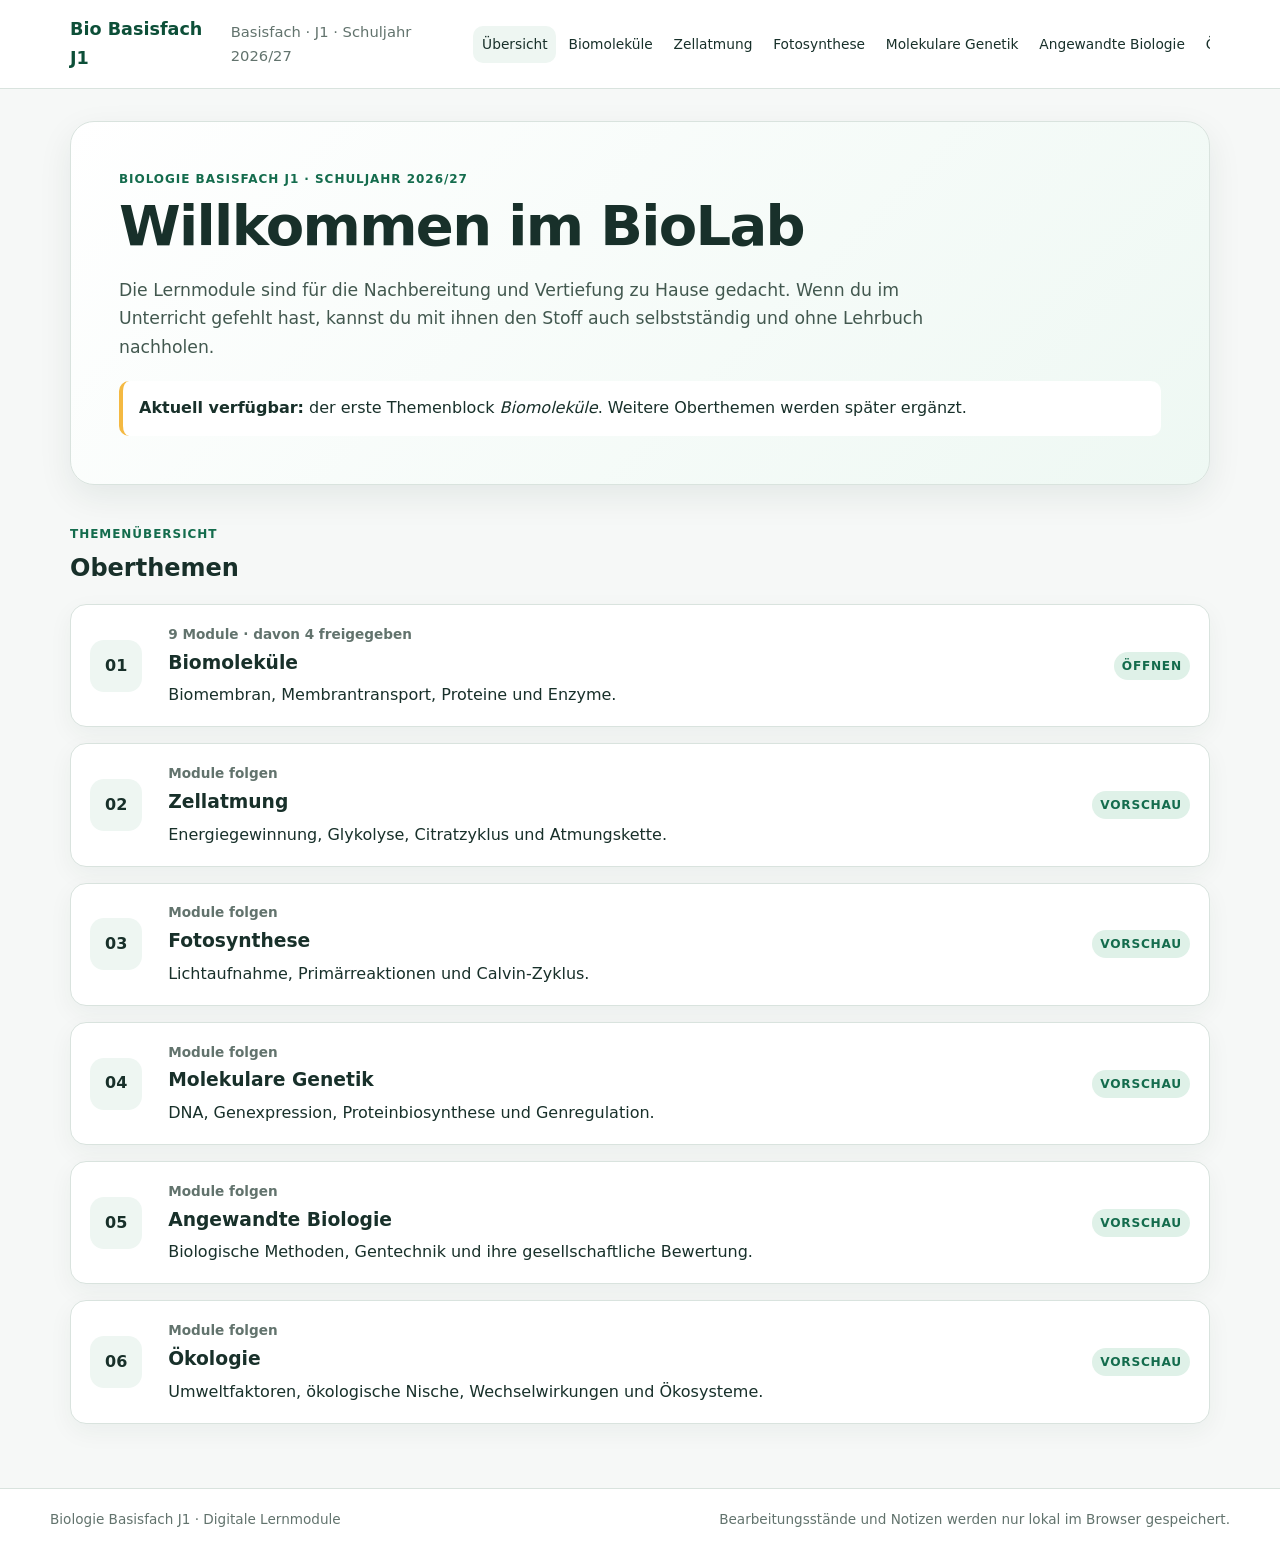
==== commit bb5e7e5d: "Add files via upload" ====
--- a/docs/index.html
+++ b/docs/index.html
@@ -334,6 +334,23 @@
 :root { --shadow-soft: 0 8px 24px rgba(18,54,43,.05); }
 #main:focus, #main:focus-visible { outline: none !important; }
 
+
+[hidden] { display:none !important; }
+.module-card--planned { cursor:default; }
+.osmose-panel { padding:1rem; background:#f4fafc; }
+.osmose-grid { display:grid; grid-template-columns:1fr 1fr; gap:1rem; }
+.osmose-controls { display:flex; flex-wrap:wrap; gap:1rem; }
+.osmose-controls label { flex:1 1 240px; }
+.osmose-controls input { display:block; width:100%; }
+.volumen-track { height:32px; border-radius:8px; background:#dce8ed; overflow:hidden; }
+.volumen-fill { height:100%; background:#2689b7; width:50%; }
+.transport-stage[data-mode="carrier"] .transport-carrier { animation:none; }
+.transport-stage[data-mode="carrier"] .transport-carrier::after { background:#a85e27; width:13px; left:14px; }
+.transport-carrier[data-phase="gebunden"] { background:#bc682a !important; }
+.transport-carrier[data-side="left"] { border-left-color:#3b9b64 !important; }
+.transport-carrier[data-side="right"] { border-right-color:#3b9b64 !important; }
+@media (max-width:560px) { .osmose-grid { grid-template-columns:1fr; } }
+@media (prefers-reduced-motion:reduce) { .bilayer-stage.fluid .lipid, .bilayer-stage.fluid .membrane-protein { animation:none; } }
 </style>
 </head>
 <body>
@@ -341,14 +358,15 @@
 <header class="site-header">
 <div class="header-inner">
 <a class="brand" href="#/">Bio Basisfach J1</a>
-<span class="brand-sub">Basisfach · J1 · Schuljahr 2026/27</span>
+<span class="brand-sub" data-schuljahr>Basisfach · J1</span>
 <nav aria-label="Hauptnavigation" class="top-nav"><a href="#/">Übersicht</a><a href="#/biomolekuele">Biomoleküle</a><a href="#/zellatmung">Zellatmung</a><a href="#/fotosynthese">Fotosynthese</a><a href="#/molekulare-genetik">Molekulare Genetik</a><a href="#/angewandte-biologie">Angewandte Biologie</a><a href="#/oekologie">Ökologie</a></nav>
 </div>
 </header>
+<noscript><p class="prereq-note">Bitte aktiviere JavaScript, um die freigegebenen Lernmodule zu öffnen.</p></noscript>
 <main class="page-shell" id="main" tabindex="-1">
-<section class="view" id="view-overview">
+<section class="view" hidden id="view-overview">
 <div class="hero">
-<p class="eyebrow">Biologie Basisfach J1 · Schuljahr 2026/27</p>
+<p class="eyebrow" data-schuljahr>Biologie Basisfach J1</p>
 <h1>Willkommen im BioLab</h1>
 <p class="hero-copy">Die Lernmodule sind für die Nachbereitung und Vertiefung zu Hause gedacht. Wenn du im Unterricht gefehlt hast, kannst du mit ihnen den Stoff auch selbstständig und ohne Lehrbuch nachholen.</p>
 <div class="hero-note"><strong>Aktuell verfügbar:</strong> der erste Themenblock <em>Biomoleküle</em>. Weitere Oberthemen werden später ergänzt.</div>
@@ -358,7 +376,7 @@
 <div class="topic-grid">
 <a class="topic-card topic-card--active" href="#/biomolekuele">
 <span class="topic-index">01</span>
-<div><p class="topic-meta">9 Module · davon 4 online</p><h3>Biomoleküle</h3><p>Biomembran, Membrantransport, Proteine und Enzyme.</p></div>
+<div><p class="topic-meta"><span id="module-count">Module werden geladen</span></p><h3>Biomoleküle</h3><p>Biomembran, Membrantransport, Proteine und Enzyme.</p></div>
 <span class="module-status">öffnen</span>
 </a>
 <a class="topic-card" href="#/zellatmung">
@@ -398,11 +416,11 @@
 <a class="back-link" href="#/">← Übersicht</a>
 </div>
 <div class="topic-intro">
-<p><strong>So arbeitest du:</strong> Öffne die Module möglichst in der angegebenen Reihenfolge. Jedes Modul beginnt mit einer kurzen Vorwissensfrage, erklärt anschließend den benötigten Stoff und endet mit Kurzcheck sowie Aufgaben aus AFB I–III.</p>
+<p><strong>So arbeitest du:</strong> Deine Lehrkraft gibt die Module schrittweise frei. Öffne die freigegebenen Module möglichst in der angegebenen Reihenfolge. Jedes Modul beginnt mit einer kurzen Vorwissensfrage, erklärt anschließend den benötigten Stoff und endet mit Kurzcheck sowie Aufgaben aus AFB I–III.</p>
 <p>Für Modul 1 wird kein spezielles Vorwissen aus der Kursstufe vorausgesetzt. Die Module 2 bis 4 bauen schrittweise darauf auf und erklären neue Fachbegriffe dort, wo sie erstmals benötigt werden.</p>
 </div>
 <div class="module-grid">
-<a class="module-card module-card--active" href="#/biomolekuele/modul-1">
+<a data-modul="1" class="module-card module-card--active" href="#/biomolekuele/modul-1">
 <span class="module-number">01</span>
 <div>
 <p class="module-date">15.09.2026</p>
@@ -411,7 +429,7 @@
 </div>
 <span class="module-status">bereit</span>
 </a>
-<a class="module-card module-card--active" href="#/biomolekuele/modul-2">
+<a data-modul="2" class="module-card module-card--active" href="#/biomolekuele/modul-2">
 <span class="module-number">02</span>
 <div>
 <p class="module-date">21.09.2026</p>
@@ -420,42 +438,43 @@
 </div>
 <span class="module-status">bereit</span>
 </a>
-<a class="module-card module-card--active" href="#/biomolekuele/modul-3">
+<a data-modul="3" class="module-card module-card--active" href="#/biomolekuele/modul-3">
 <span class="module-number">03</span>
 <div><p class="module-date">28.09.2026</p><h3>Modul 3 · Passiver Stofftransport</h3><p>Diffusion, erleichterte Diffusion und Osmose.</p></div>
 <span class="module-status">bereit</span>
 </a>
-<a class="module-card module-card--active" href="#/biomolekuele/modul-4">
+<a data-modul="4" class="module-card module-card--active" href="#/biomolekuele/modul-4">
 <span class="module-number">04</span>
 <div><p class="module-date">29.09.2026</p><h3>Modul 4 · Aktiver Transport und Membranfluss</h3><p>Energieabhängiger Transport, Endo- und Exocytose.</p></div>
 <span class="module-status">bereit</span>
 </a>
-<article aria-disabled="true" class="module-card module-card--planned">
+<article data-modul="5" aria-disabled="true" class="module-card module-card--planned">
 <span class="module-number">05</span>
 <div><p class="module-date">12.10.2026</p><h3>Modul 5 · Proteine – Struktur und Funktion</h3><p>Aminosäuren, Peptidbindung, Strukturebenen und Denaturierung.</p></div>
 <span class="module-status">folgt</span>
 </article>
-<article aria-disabled="true" class="module-card module-card--planned">
+<article data-modul="6" aria-disabled="true" class="module-card module-card--planned">
 <span class="module-number">06</span>
 <div><p class="module-date">13.10.2026</p><h3>Modul 6 · Enzyme als Biokatalysatoren</h3><p>Aktives Zentrum, Spezifität und Enzym-Substrat-Komplex.</p></div>
 <span class="module-status">folgt</span>
 </article>
-<article aria-disabled="true" class="module-card module-card--planned">
+<article data-modul="7" aria-disabled="true" class="module-card module-card--planned">
 <span class="module-number">07</span>
 <div><p class="module-date">19.10.2026</p><h3>Modul 7 · Enzymaktivität untersuchen – Planung</h3><p>Hypothesen, Variablen, Kontrollansatz und Versuchsplanung.</p></div>
 <span class="module-status">folgt</span>
 </article>
-<article aria-disabled="true" class="module-card module-card--planned">
+<article data-modul="8" aria-disabled="true" class="module-card module-card--planned">
 <span class="module-number">08</span>
 <div><p class="module-date">02.11.2026</p><h3>Modul 8 · Enzymexperiment durchführen</h3><p>Messwerte erheben, Bedingungen kontrollieren und dokumentieren.</p></div>
 <span class="module-status">folgt</span>
 </article>
-<article aria-disabled="true" class="module-card module-card--planned">
+<article data-modul="9" aria-disabled="true" class="module-card module-card--planned">
 <span class="module-number">09</span>
 <div><p class="module-date">09.11.2026</p><h3>Modul 9 · Auswertung und Enzymhemmung</h3><p>Diagramme, Optimum, Sättigung, Fehlerquellen und Hemmung.</p></div>
 <span class="module-status">folgt</span>
 </article>
 </div></section>
+<section class="view" hidden id="view-gesperrt"><div class="topic-hero"><div><p class="eyebrow">Modulfreigabe</p><h1>Noch nicht freigegeben</h1><p id="locked-description">Dieses Modul wird von deiner Lehrkraft freigegeben.</p></div><a class="back-link" href="#/biomolekuele">← Biomoleküle</a></div></section>
 <section class="view" hidden="" id="view-zellatmung">
 <div class="topic-hero"><div><p class="eyebrow">Oberthema 2</p><h1>Zellatmung</h1><p class="lead">Energiegewinnung in der Zelle.</p></div><a class="back-link" href="#/">← Übersicht</a></div>
 <div class="planned-topic"><h2>Module folgen</h2><p>Die Lernmodule zu diesem Oberthema werden noch ergänzt.</p></div>
@@ -480,7 +499,7 @@
 <article class="learning-module" data-module="1">
 <header class="module-hero">
 <div>
-<p class="eyebrow">Modul 1 · 15.09.2026</p>
+<p class="eyebrow" data-modul-kopf="1">Modul 1</p>
 <h1>Biomembran – warum braucht eine Zelle überhaupt eine Grenze?</h1>
 <p class="lead">Von der Zelle als Reaktionsraum zur Idee der Kompartimentierung.</p>
 </div>
@@ -525,7 +544,7 @@
 <strong>Kernidee:</strong> Leben benötigt nicht nur Stoffe, sondern auch eine kontrollierte räumliche Organisation dieser Stoffe.
           </div>
 <h3>2. Kompartimentierung schafft unterschiedliche Reaktionsräume</h3>
-<p>Als <strong>Kompartimentierung</strong> bezeichnet man die Aufteilung einer Zelle in abgegrenzte Bereiche. Bereits die äußere Zellmembran trennt das Zellinnere von der Umgebung. Bei Zellen mit Zellkern gibt es zusätzlich innere, von Membranen abgegrenzte Bereiche. Solche Zellbereiche mit bestimmten Aufgaben nennt man <strong>Organellen</strong>; ein Beispiel ist der Zellkern.</p>
+<p>Als <strong>Kompartimentierung</strong> bezeichnet man die Aufteilung einer Zelle in abgegrenzte Bereiche. Bereits die äußere Zellmembran trennt das Zellinnere von der Umgebung. Bei Zellen mit Zellkern gibt es zusätzlich innere, von Membranen abgegrenzte Bereiche. Membranumschlossene <strong>Organellen</strong> bilden zusätzliche Reaktionsräume; ein Beispiel ist der Zellkern. Es gibt auch Zellstrukturen mit Organellfunktion ohne umgebende Membran, zum Beispiel Ribosomen.</p>
 <p>
             Dadurch können in verschiedenen Bereichen gleichzeitig unterschiedliche Bedingungen herrschen. Ein Stoff kann in einem Kompartiment angereichert werden,
             während er in einem anderen nur in geringer Konzentration vorkommt. Solche Unterschiede sind für viele Zellprozesse entscheidend.
@@ -553,19 +572,20 @@
 </div>
 <div class="scenario-sim" data-state="none" id="m1-sim">
 <div class="environment-label">Umgebung</div>
-<div aria-label="Animation zur Verteilung roter und blauer Teilchen" class="cell-stage" id="m1-particle-stage">
+<div aria-label="Modell zur Verteilung roter und blauer Teilchen" class="cell-stage" id="m1-particle-stage">
 <div class="cell-boundary"><span class="cell-label">Zellinneres</span></div>
 </div>
-<div class="particle-legend"><span><i class="legend-dot a"></i>rote Teilchen</span><span><i class="legend-dot b"></i>blaue Teilchen</span><span aria-live="polite" class="particle-counts" id="m1-particle-counts"></span></div>
+<div class="particle-legend"><span><i class="legend-dot a"></i>rote Teilchen</span><span><i class="legend-dot b"></i>blaue Teilchen</span><span class="particle-counts" id="m1-particle-counts"></span></div>
 <div aria-live="polite" class="scenario-result" id="m1-scenario-result"></div>
 </div>
+<div class="transport-controls"><button class="btn btn-secondary" id="m1-pause">Animation pausieren</button><button class="btn btn-secondary" id="m1-reset">Neu starten</button></div>
 <div class="mini-task">
 <strong>Deine Schlussfolgerung:</strong>
 <p>Warum ist „selektiv durchlässig“ für eine Zellgrenze günstiger als „vollständig dicht“?</p>
 <details><summary>Musterantwort anzeigen</summary><p>Eine selektiv durchlässige Membran kann notwendige Stoffe aufnehmen, Abfallstoffe abgeben und gleichzeitig wichtige Konzentrationsunterschiede erhalten. Eine vollständig dichte Wand würde den notwendigen Stoff- und Energieaustausch verhindern.</p></details>
 </div>
 </section>
-<section aria-labelledby="m1-quiz-title" class="learning-section quiz-section">
+<div class="mini-task"><h3>Modellkritik: Teilchenzahl ist nicht Konzentration</h3><p>Vergleiche die Größe von Innen- und Außenraum. Müssen im Gleichgewicht innen und außen gleich viele Teilchen liegen? Welche Zellprozesse fehlen?</p><details><summary>Einordnung anzeigen</summary><p>Nein. Konzentration ist Teilchenzahl pro Volumen. Gleich große Konzentrationen bedeuten bei unterschiedlich großen Räumen unterschiedliche Teilchenzahlen. Das zweidimensionale Modell zeigt nur Flächendichten als Ersatz für räumliche Konzentrationen. Es zeigt weder Stoffwechsel noch aktive Pumpen, Ladungen oder einen Energieaustausch. Die undurchlässige Wand sperrt hier nur die dargestellten Stoffe; daraus folgt keine thermische Isolation.</p></details></div><section aria-labelledby="m1-quiz-title" class="learning-section quiz-section">
 <p class="section-kicker">Kurzcheck</p>
 <h2 id="m1-quiz-title">Prüfe dein Verständnis</h2>
 <div class="quiz" data-quiz="m1">
@@ -654,7 +674,7 @@
 <article class="learning-module" data-module="2">
 <header class="module-hero">
 <div>
-<p class="eyebrow">Modul 2 · 21.09.2026</p>
+<p class="eyebrow" data-modul-kopf="2">Modul 2</p>
 <h1>Aufbau und Modell der Biomembran</h1>
 <p class="lead">Wie sich Phospholipide in Wasser zu einer beweglichen Grenzschicht anordnen und welche Rolle Membranproteine spielen.</p>
 </div>
@@ -737,9 +757,9 @@
 <button class="btn btn-secondary" id="toggle-protein">Membranprotein einblenden</button>
 <button class="btn btn-secondary" id="toggle-fluidity">Seitliche Beweglichkeit starten</button>
 </div>
-<p class="micro-note">Die Animation ist ein Modell: Sie veranschaulicht die seitliche Beweglichkeit von Membranbestandteilen, nicht deren reale Geschwindigkeit oder genaue Bewegung.</p>
-</section>
-<section aria-labelledby="m2-quiz-title" class="learning-section quiz-section">
+<p class="micro-note">Die Animation veranschaulicht seitliche Beweglichkeit. Die regelmäßige Hin-und-her-Bewegung ist didaktisch gewählt; reale Moleküle bewegen sich thermisch und ungeordnet.</p>
+</section>
+<div class="mini-task"><h3>Modellkritik: Beweglichkeit und Membranvielfalt</h3><p>Welche Merkmale zeigt das Modell? Warum wäre die Aussage „Alle Membranbestandteile schwingen regelmäßig im gleichen Takt“ falsch? Nenne zwei weitere Grenzen.</p><details><summary>Einordnung anzeigen</summary><p>Das Modell zeigt amphiphile Lipide, ihre Orientierung und seitliche Beweglichkeit. Reale Bewegung ist ungeordnet; manche Proteine sind verankert. Molekülgrößen und Anzahlen sind nicht maßstabsgetreu. Unterschiedliche Lipide, Cholesterin (in tierischen Membranen), Kohlenhydratketten und Membranasymmetrie sind nicht dargestellt. Die falschen Anordnungen bleiben zum Vergleichen sichtbar; sie bilden keine stabilen realen Membranen.</p></details></div><section aria-labelledby="m2-quiz-title" class="learning-section quiz-section">
 <p class="section-kicker">Kurzcheck</p>
 <h2 id="m2-quiz-title">Prüfe dein Verständnis</h2>
 <div class="quiz" data-quiz="m2">
@@ -751,7 +771,7 @@
 <button data-answer="d">Nur hydrophobe Molekülbereiche.</button>
 <p aria-live="polite" class="feedback"></p>
 </div>
-<div class="quiz-question" data-correct="a">
+<div class="quiz-question" data-correct="a,d" data-multiple="true">
 
   <p>
     <strong>2.</strong>
@@ -847,7 +867,7 @@
 <article class="learning-module" data-module="3">
 <header class="module-hero">
 <div>
-<p class="eyebrow">Modul 3 · 28.09.2026</p>
+<p class="eyebrow" data-modul-kopf="3">Modul 3</p>
 <h1>Passiver Stofftransport</h1>
 <p class="lead">Wie sich Teilchen ohne zusätzlichen Energieaufwand verteilen und welche Rolle Membranproteine und Osmose dabei spielen.</p>
 </div>
@@ -886,10 +906,10 @@
 <p>Kleine, ungeladene und unpolare Moleküle wie Sauerstoff und Kohlenstoffdioxid können den hydrophoben Innenbereich der Lipiddoppelschicht passieren. Sie diffundieren direkt durch die Membran. Ionen sowie viele größere oder polare Moleküle können diesen Weg dagegen kaum nutzen.</p>
 <h3>3. Erleichterte Diffusion benötigt Membranproteine</h3>
 <p>Bei der <strong>erleichterten Diffusion</strong> ermöglichen spezifische Transportproteine den Durchtritt. Ein <strong>Kanalprotein</strong> bildet eine hydrophile Pore, durch die passende Ionen oder Moleküle gelangen. Ein <strong>Carrierprotein</strong> bindet einen bestimmten Stoff, verändert seine Form und gibt ihn auf der anderen Membranseite wieder ab.</p>
-<p>Auch die erleichterte Diffusion verläuft nur entlang des Konzentrations- beziehungsweise bei Ionen des <strong>elektrochemischen Gradienten</strong>. Sie verbraucht kein ATP. Da nur eine begrenzte Zahl passender Proteine vorhanden ist, kann ihre Transportgeschwindigkeit eine Sättigung erreichen.</p>
+<p>Auch die erleichterte Diffusion verläuft nur entlang des Konzentrations- beziehungsweise bei Ionen des <strong>elektrochemischen Gradienten</strong>. Sie verbraucht kein ATP. Insbesondere Carrier zeigen eine Sättigung: Bei hoher Substratkonzentration sind ihre Bindungsstellen weitgehend besetzt und die Zahl der Transportzyklen pro Zeit ist begrenzt. Kanaltransport und Carriertransport dürfen deshalb nicht durch dasselbe Sättigungsmodell erklärt werden.</p>
 <h3>4. Osmose ist die Diffusion von Wasser</h3>
-<p><strong>Osmose</strong> bezeichnet die Diffusion von Wasser durch eine selektiv permeable Membran. Kann der gelöste Stoff die Membran nicht passieren, bewegt sich netto Wasser von der Seite mit der geringeren Konzentration gelöster Stoffe zur Seite mit der höheren Konzentration gelöster Stoffe.</p>
-<p>Eine Lösung mit geringerer Konzentration gelöster Stoffe heißt <strong>hypotonisch</strong>, eine mit höherer Konzentration <strong>hypertonisch</strong>. Bei gleicher Konzentration sind die Lösungen <strong>isotonisch</strong>. Wasser bewegt sich immer in beide Richtungen; entscheidend ist die Richtung des Nettotransports.</p>
+<p><strong>Osmose</strong> bezeichnet die Diffusion von Wasser durch eine selektiv permeable Membran. Bei gleichen Druckbedingungen bewegt sich Wasser netto von der Seite mit der geringeren zur Seite mit der höheren Konzentration osmotisch wirksamer, nicht frei membrangängiger Teilchen. Wasser kann dabei direkt durch die Membran und besonders gut durch Wasserkanäle (Aquaporine) gelangen. Ein entstehender Druckunterschied kann den Netto-Wassertransport begrenzen oder aufheben.</p>
+<p>Die Bezeichnungen beziehen sich immer auf eine Vergleichslösung und die betreffende Membran: Eine Lösung mit geringerer Konzentration osmotisch wirksamer, nicht frei membrangängiger Teilchen heißt <strong>hypotonisch</strong>, eine mit höherer Konzentration <strong>hypertonisch</strong>. Bei gleicher osmotischer Wirkung sind die Lösungen <strong>isotonisch</strong>. Wasser bewegt sich immer in beide Richtungen; entscheidend ist die Richtung des Nettotransports.</p>
 <h3>5. Die drei passiven Transportwege im Vergleich</h3>
 <div class="key-box"><strong>Einfache Diffusion:</strong> direkt durch die Lipiddoppelschicht, ohne Protein.<br/><strong>Erleichterte Diffusion:</strong> über Kanal oder Carrier, spezifisch und ohne ATP.<br/><strong>Osmose:</strong> Nettotransport von Wasser durch eine selektiv permeable Membran.</div>
 </section>
@@ -910,10 +930,18 @@
 <div class="transport-protein transport-channel" aria-label="Kanalprotein" role="img"></div>
 <div class="transport-protein transport-carrier" aria-label="Carrierprotein" role="img"></div>
 </div>
-<div class="transport-status"><span id="m3-transport-legend">Rot: kleine, unpolare Moleküle</span><span aria-live="polite" id="m3-transport-counts"></span></div>
+<div id="m3-osmose" class="osmose-panel" hidden>
+<p><strong>Osmosemodell mit veränderlichen Volumina</strong></p>
+<p>Die beiden Räume tauschen durch eine nur für Wasser durchlässige Membran Wasser aus. Die Balken zeigen Volumenanteile, keine Füllhöhen. Ein Druckunterschied wird nicht berücksichtigt.</p>
+<div class="osmose-controls"><label>Nicht permeable Stoffmenge in A <input id="osmose-stoff-a" type="range" min="1" max="12" value="2"></label><label>Nicht permeable Stoffmenge in B <input id="osmose-stoff-b" type="range" min="1" max="12" value="10"></label></div>
+<div class="osmose-grid"><div><h3>Raum A</h3><div class="volumen-track"><div id="osmose-balken-a" class="volumen-fill"></div></div><p id="osmose-werte-a"></p></div><div><h3>Raum B</h3><div class="volumen-track"><div id="osmose-balken-b" class="volumen-fill"></div></div><p id="osmose-werte-b"></p></div></div>
+<p id="osmose-richtung"></p><p>Wasser bewegt sich weiterhin in beide Richtungen, auch wenn der Nettotransport null ist.</p>
+</div>
+<div class="transport-status"><span id="m3-transport-legend">Rot: kleine, unpolare Moleküle</span><span id="m3-transport-counts"></span></div>
 <div aria-live="polite" class="transport-explanation" id="m3-transport-explanation"></div>
 </div>
-<p class="micro-note">Das Modell ist stark vereinfacht. Die Bewegung einzelner Punkte macht den statistischen Nettotransport vieler realer Teilchen sichtbar.</p>
+<div class="transport-controls"><button class="btn btn-secondary" id="m3-pause">Animation pausieren</button><button class="btn btn-secondary" id="m3-reset">Neu starten</button></div>
+<p class="micro-note">Teilchenmodelle zeigen zwei gleich große Räume. Zufallsbewegung und Transportzyklen sind schematisch; Geschwindigkeiten und Modelleinheiten entsprechen keinen Messwerten.</p><div class="mini-task"><h3>Modellkritik: Was erklärt welches Modell?</h3><p>Vergleiche Kanal und Carrier. Warum ist ein Carrier kein dauerhaft offener Durchgang? Verändere im Osmosemodell die Stoffmengen: Was passiert bei gleichen Konzentrationen oder umgekehrtem Gefälle? Welche Grenze hat das Osmosemodell?</p><details><summary>Einordnung anzeigen</summary><p>Der Kanal bildet eine Pore. Der Carrier bindet hier jeweils ein Molekül, wechselt seine Zugänglichkeit und setzt es auf der anderen Seite frei. Anzahl, Form und Dauer der Schritte sind vereinfacht. Bei Ionen fehlt die elektrische Spannung; das Kanalmodell setzt deshalb einen vernachlässigbaren Spannungsunterschied voraus. Das Osmosemodell berechnet Konzentration als Stoffmenge geteilt durch Volumen. Es setzt frei veränderliche Volumina, ideal verdünnte Lösungen und keinen Druckunterschied voraus. In realen Zellen können Membranspannung, Zellwand und Druck den Volumenzuwachs begrenzen. Das Modell ist kein Aufbau mit zwei starren Gefäßen und kein Messinstrument.</p></details></div>
 </section>
 <section aria-labelledby="m3-quiz-title" class="learning-section quiz-section">
 <p class="section-kicker">Kurzcheck</p>
@@ -923,7 +951,7 @@
 <div class="quiz-question" data-correct="a"><p><strong>2.</strong> Welcher Stoff kann typischerweise einfach durch die Lipiddoppelschicht diffundieren?</p><button data-answer="a">Sauerstoff</button><button data-answer="b">Natriumionen</button><button data-answer="c">Ein großes Protein</button><button data-answer="d">Stärke</button><p aria-live="polite" class="feedback"></p></div>
 <div class="quiz-question" data-correct="c"><p><strong>3.</strong> Worin unterscheiden sich Kanal- und Carrierproteine?</p><button data-answer="a">Nur Carrier arbeiten ohne Energie.</button><button data-answer="b">Kanäle transportieren grundsätzlich jeden Stoff.</button><button data-answer="c">Kanäle bilden Poren; Carrier binden Stoffe und ändern ihre Form.</button><button data-answer="d">Carrier liegen nie in Biomembranen.</button><p aria-live="polite" class="feedback"></p></div>
 <div class="quiz-question" data-correct="d"><p><strong>4.</strong> Welche Aussage gilt für einfache und erleichterte Diffusion?</p><button data-answer="a">Beide transportieren Stoffe gegen das Konzentrationsgefälle.</button><button data-answer="b">Beide benötigen immer ein Carrierprotein.</button><button data-answer="c">Beide verbrauchen unmittelbar ATP.</button><button data-answer="d">Beide sind passive Transporte entlang eines Gradienten.</button><p aria-live="polite" class="feedback"></p></div>
-<div class="quiz-question" data-correct="b"><p><strong>5.</strong> Zwei Lösungen sind durch eine nur für Wasser durchlässige Membran getrennt. Wohin erfolgt der Netto-Wassertransport?</p><button data-answer="a">Zur Seite mit weniger Wasser und weniger gelösten Stoffen.</button><button data-answer="b">Zur Seite mit der höheren Konzentration gelöster Stoffe.</button><button data-answer="c">Immer ausschließlich aus der Zelle heraus.</button><button data-answer="d">Es findet keinerlei Wasserbewegung statt.</button><p aria-live="polite" class="feedback"></p></div>
+<div class="quiz-question" data-correct="b"><p><strong>5.</strong> Zwei Lösungen sind bei gleichen Druckbedingungen durch eine nur für Wasser durchlässige Membran getrennt. Wohin erfolgt zunächst der Netto-Wassertransport?</p><button data-answer="a">Zur Seite mit weniger Wasser und weniger gelösten Stoffen.</button><button data-answer="b">Zur Seite mit der höheren Konzentration gelöster Stoffe.</button><button data-answer="c">Immer ausschließlich aus der Zelle heraus.</button><button data-answer="d">Es findet keinerlei Wasserbewegung statt.</button><p aria-live="polite" class="feedback"></p></div>
 <div aria-live="polite" class="quiz-summary"></div>
 </div>
 </section>
@@ -948,7 +976,7 @@
 <section class="view" hidden="" id="view-module-4">
 <article class="learning-module" data-module="4">
 <header class="module-hero">
-<div><p class="eyebrow">Modul 4 · 29.09.2026</p><h1>Aktiver Transport und Membranfluss</h1><p class="lead">Wie Zellen Stoffe unter Energieaufwand gegen Gradienten bewegen und große Stoffmengen mithilfe von Vesikeln transportieren.</p></div>
+<div><p class="eyebrow" data-modul-kopf="4">Modul 4</p><h1>Aktiver Transport und Membranfluss</h1><p class="lead">Wie Zellen Stoffe unter Energieaufwand gegen Gradienten bewegen und große Stoffmengen mithilfe von Vesikeln transportieren.</p></div>
 <a class="back-link" href="#/biomolekuele">← Biomoleküle</a>
 </header>
 <section aria-labelledby="m4-warmup" class="learning-section warmup">
@@ -1009,7 +1037,7 @@
 <text x="35" y="88" font-size="14" fill="#62736d">geringe Konzentration</text><circle cx="85" cy="116" r="8" fill="#3975d5"/><circle cx="130" cy="104" r="8" fill="#3975d5"/>
 <line x1="30" y1="174" x2="295" y2="174" stroke="#d5a348" stroke-width="9"/><line x1="30" y1="197" x2="295" y2="197" stroke="#d5a348" stroke-width="9"/><rect x="137" y="145" width="52" height="82" rx="22" fill="#7954ae" stroke="#654293" stroke-width="4"/>
 <path d="M112 126 C125 140 130 156 150 166" fill="none" stroke="#146c4d" stroke-width="4" marker-end="url(#m4-arrow)"/><path d="M165 218 C180 244 196 252 218 267" fill="none" stroke="#146c4d" stroke-width="4" marker-end="url(#m4-arrow)"/>
-<circle cx="198" cy="285" r="8" fill="#3975d5"/><circle cx="228" cy="270" r="8" fill="#3975d5"/><circle cx="250" cy="301" r="8" fill="#3975d5"/><circle cx="180" cy="312" r="8" fill="#3975d5"/><circle cx="223" cy="320" r="8" fill="#3975d5"/><text x="35" y="333" font-size="14" fill="#62736d">hohe Konzentration</text><rect x="45" y="225" width="70" height="34" rx="9" fill="#f4b942"/><text x="80" y="247" text-anchor="middle" font-size="14" font-weight="800" fill="#3e3010">ATP → ADP</text>
+<circle cx="198" cy="285" r="8" fill="#3975d5"/><circle cx="228" cy="270" r="8" fill="#3975d5"/><circle cx="250" cy="301" r="8" fill="#3975d5"/><circle cx="180" cy="312" r="8" fill="#3975d5"/><circle cx="223" cy="320" r="8" fill="#3975d5"/><text x="35" y="333" font-size="14" fill="#62736d">hohe Konzentration</text><rect x="45" y="225" width="124" height="34" rx="9" fill="#f4b942"/><text x="107" y="247" text-anchor="middle" font-size="14" font-weight="800" fill="#3e3010">ATP → ADP + Pᵢ</text>
 <text x="350" y="88" font-size="14" fill="#62736d">Außenraum</text><circle cx="445" cy="104" r="10" fill="#d95b5b"/><circle cx="480" cy="92" r="10" fill="#d95b5b"/><circle cx="515" cy="105" r="10" fill="#d95b5b"/>
 <path d="M352 158 H425 C434 158 438 164 438 174 C438 229 522 229 522 174 C522 164 527 158 536 158 H608" fill="none" stroke="#d5a348" stroke-width="10"/><path d="M352 181 H414 C421 181 424 187 426 198 C438 270 522 270 534 198 C536 187 539 181 546 181 H608" fill="none" stroke="#d5a348" stroke-width="10"/>
 <path d="M480 112 V190" stroke="#146c4d" stroke-width="4" marker-end="url(#m4-arrow)"/><circle cx="480" cy="278" r="45" fill="#dff1e8" stroke="#146c4d" stroke-width="5"/><circle cx="461" cy="270" r="8" fill="#d95b5b"/><circle cx="486" cy="256" r="8" fill="#d95b5b"/><circle cx="500" cy="284" r="8" fill="#d95b5b"/><text x="480" y="340" text-anchor="middle" font-size="14" fill="#62736d">Vesikel im Zellinneren</text>
@@ -1021,7 +1049,7 @@
 <figcaption>Links: Eine Pumpe transportiert Teilchen mithilfe von ATP gegen das Gefälle. Mitte: Membran umschließt Material und schnürt ein Vesikel ab. Rechts: Ein Vesikel fusioniert mit der Membran und gibt seinen Inhalt ab. Die Darstellung ist schematisch und nicht maßstabsgetreu.</figcaption>
 </figure>
 </section>
-<section aria-labelledby="m4-quiz-title" class="learning-section quiz-section">
+<div class="mini-task"><h3>Modellkritik: Prozessgrafik und echte Abläufe</h3><p>Was zeigen die Pfeile? Welche Aussagen über Geschwindigkeit, Größenverhältnisse und Energiebedarf lassen sich aus der Grafik nicht ableiten?</p><details><summary>Einordnung anzeigen</summary><p>Die Grafik zeigt die Transportrichtung und die Grundprinzipien. Sie ist keine dynamische Simulation. Größen, Teilchenzahlen und Dauer sind nicht maßstabsgetreu. ATP wird zu ADP und anorganischem Phosphat (Pᵢ) umgesetzt. Vesikelbildung und -transport benötigen ebenfalls Energie, auch wenn hier nicht alle beteiligten Proteine und Energieträger eingezeichnet sind.</p></details></div><section aria-labelledby="m4-quiz-title" class="learning-section quiz-section">
 <p class="section-kicker">Kurzcheck</p><h2 id="m4-quiz-title">Prüfe dein Verständnis</h2>
 <div class="quiz" data-quiz="m4">
 <div class="quiz-question" data-correct="c"><p><strong>1.</strong> Woran erkennt man aktiven Transport?</p><button data-answer="a">Er erfolgt immer direkt durch die Lipiddoppelschicht.</button><button data-answer="b">Er gleicht Konzentrationen grundsätzlich aus.</button><button data-answer="c">Er kann Stoffe unter Energieaufwand gegen einen Gradienten bewegen.</button><button data-answer="d">Er betrifft ausschließlich Wasser.</button><p aria-live="polite" class="feedback"></p></div>
@@ -1053,531 +1081,8 @@
 <div>Biologie Basisfach J1 · Digitale Lernmodule</div>
 <div>Bearbeitungsstände und Notizen werden nur lokal im Browser gespeichert.</div>
 </footer>
-<script>
-(function () {
-  const views = {
-    '/': document.getElementById('view-overview'),
-    '/biomolekuele': document.getElementById('view-biomolekuele'),
-    '/zellatmung': document.getElementById('view-zellatmung'),
-    '/fotosynthese': document.getElementById('view-fotosynthese'),
-    '/molekulare-genetik': document.getElementById('view-molekulare-genetik'),
-    '/angewandte-biologie': document.getElementById('view-angewandte-biologie'),
-    '/oekologie': document.getElementById('view-oekologie'),
-    '/biomolekuele/modul-1': document.getElementById('view-module-1'),
-    '/biomolekuele/modul-2': document.getElementById('view-module-2'),
-    '/biomolekuele/modul-3': document.getElementById('view-module-3'),
-    '/biomolekuele/modul-4': document.getElementById('view-module-4'),
-    // Alte Links bleiben funktionsfähig.
-    '/modul-1': document.getElementById('view-module-1'),
-    '/modul-2': document.getElementById('view-module-2'),
-    '/modul-3': document.getElementById('view-module-3'),
-    '/modul-4': document.getElementById('view-module-4')
-  };
-
-  function route() {
-    const hash = location.hash.replace('#', '') || '/';
-    const target = views[hash] || views['/'];
-    [...new Set(Object.values(views))].forEach(v => v.hidden = v !== target);
-
-    // Oberthema in der Hauptnavigation markieren.
-    document.querySelectorAll('.top-nav a').forEach(a => a.classList.remove('is-active'));
-    const topicPaths = ['/biomolekuele', '/zellatmung', '/fotosynthese', '/molekulare-genetik', '/angewandte-biologie', '/oekologie'];
-    const activePath = topicPaths.find(path => hash.startsWith(path))
-      || (hash.startsWith('/modul-') ? '/biomolekuele' : '/');
-    const activeSelector = `.top-nav a[href="#${activePath}"]`;
-    document.querySelector(activeSelector)?.classList.add('is-active');
-
-    window.scrollTo({ top: 0, behavior: 'instant' });
-    document.getElementById('main').focus({ preventScroll: true });
-  }
-  window.addEventListener('hashchange', route);
-  route();
-
-  // Local notes
-  document.querySelectorAll('.save-note').forEach(btn => {
-    const id = btn.dataset.note;
-    const field = document.getElementById(id);
-    const status = document.getElementById(id + '-status');
-    const saved = localStorage.getItem('bio-' + id);
-    if (saved) field.value = saved;
-    btn.addEventListener('click', () => {
-      localStorage.setItem('bio-' + id, field.value);
-      status.textContent = 'Gespeichert.';
-      setTimeout(() => status.textContent = '', 1800);
-    });
-  });
-
-  // Selfcheck persistence
-  document.querySelectorAll('[data-check]').forEach(cb => {
-    const key = 'bio-check-' + cb.dataset.check;
-    cb.checked = localStorage.getItem(key) === '1';
-    cb.addEventListener('change', () => localStorage.setItem(key, cb.checked ? '1' : '0'));
-  });
-
-  // Module 1 scenario simulation
-  const scenarioText = {
-    none: '<strong>Keine Grenze:</strong> Rote und blaue Teilchen bewegen sich ungehindert zwischen Innen- und Außenraum. Der anfängliche Konzentrationsunterschied wird kleiner.',
-    wall: '<strong>Undurchlässige Wand:</strong> Beide Teilchensorten werden zurückgehalten. Der Konzentrationsunterschied bleibt bestehen, aber jeder Stoffaustausch ist blockiert.',
-    membrane: '<strong>Biomembran:</strong> In diesem vereinfachten Modell können nur die blauen Teilchen passieren. Rote Teilchen werden zurückgehalten – die Membran ist selektiv durchlässig.'
-  };
-  const sim = document.getElementById('m1-sim');
-  const result = document.getElementById('m1-scenario-result');
-  const particleStage = document.getElementById('m1-particle-stage');
-  const particleCounts = document.getElementById('m1-particle-counts');
-  if (sim && result && particleStage && particleCounts) {
-    const particles = [];
-    let initialized = false;
-    let previousTime = performance.now();
-    let previousCountUpdate = 0;
-
-    function boundaryGeometry() {
-      const stageRect = particleStage.getBoundingClientRect();
-      const boundaryRect = particleStage.querySelector('.cell-boundary').getBoundingClientRect();
-      return {
-        width: stageRect.width,
-        height: stageRect.height,
-        cx: boundaryRect.left - stageRect.left + boundaryRect.width / 2,
-        cy: boundaryRect.top - stageRect.top + boundaryRect.height / 2,
-        rx: Math.max(20, boundaryRect.width / 2 - 9),
-        ry: Math.max(20, boundaryRect.height / 2 - 9)
-      };
-    }
-
-    function isInside(x, y, geometry) {
-      return ((x - geometry.cx) / geometry.rx) ** 2
-        + ((y - geometry.cy) / geometry.ry) ** 2 < 1;
-    }
-
-    function randomPosition(inside, geometry) {
-      if (inside) {
-        const angle = Math.random() * Math.PI * 2;
-        const radius = Math.sqrt(Math.random()) * .82;
-        return {
-          x: geometry.cx + Math.cos(angle) * geometry.rx * radius,
-          y: geometry.cy + Math.sin(angle) * geometry.ry * radius
-        };
-      }
-      let position;
-      do {
-        position = {
-          x: 10 + Math.random() * Math.max(1, geometry.width - 20),
-          y: 10 + Math.random() * Math.max(1, geometry.height - 20)
-        };
-      } while (isInside(position.x, position.y, geometry));
-      return position;
-    }
-
-    function updateCounts(geometry) {
-      const inside = { a: 0, b: 0 };
-      particles.forEach(particle => {
-        if (isInside(particle.x, particle.y, geometry)) inside[particle.type] += 1;
-      });
-      particleCounts.textContent = `Rot: ${inside.a} innen / ${20 - inside.a} außen · Blau: ${inside.b} innen / ${20 - inside.b} außen`;
-    }
-
-    function resetParticles() {
-      const geometry = boundaryGeometry();
-      if (geometry.width < 50 || geometry.height < 50) return;
-      particleStage.querySelectorAll('.particle').forEach(particle => particle.remove());
-      particles.length = 0;
-
-      ['a', 'b'].forEach(type => {
-        for (let index = 0; index < 20; index += 1) {
-          const startsInside = index < 16;
-          const position = randomPosition(startsInside, geometry);
-          const angle = Math.random() * Math.PI * 2;
-          const speed = 32 + Math.random() * 30;
-          const element = document.createElement('span');
-          element.className = `particle particle-${type}`;
-          particleStage.appendChild(element);
-          particles.push({
-            type,
-            element,
-            x: position.x,
-            y: position.y,
-            vx: Math.cos(angle) * speed,
-            vy: Math.sin(angle) * speed,
-            inside: startsInside
-          });
-        }
-      });
-      updateCounts(geometry);
-      initialized = true;
-    }
-
-    function animateParticles(time) {
-      const geometry = boundaryGeometry();
-      if (geometry.width < 50 || geometry.height < 50) {
-        initialized = false;
-        previousTime = time;
-        requestAnimationFrame(animateParticles);
-        return;
-      }
-      if (!initialized) resetParticles();
-
-      const elapsed = Math.min((time - previousTime) / 1000, .04);
-      previousTime = time;
-      particles.forEach(particle => {
-        const oldX = particle.x;
-        const oldY = particle.y;
-        particle.vx += (Math.random() - .5) * 8 * elapsed;
-        particle.vy += (Math.random() - .5) * 8 * elapsed;
-        particle.x += particle.vx * elapsed;
-        particle.y += particle.vy * elapsed;
-
-        if (particle.x < 5 || particle.x > geometry.width - 5) {
-          particle.x = Math.max(5, Math.min(geometry.width - 5, particle.x));
-          particle.vx *= -1;
-        }
-        if (particle.y < 5 || particle.y > geometry.height - 5) {
-          particle.y = Math.max(5, Math.min(geometry.height - 5, particle.y));
-          particle.vy *= -1;
-        }
-
-        const nowInside = isInside(particle.x, particle.y, geometry);
-        const mayCross = sim.dataset.state === 'none'
-          || (sim.dataset.state === 'membrane' && particle.type === 'b');
-        if (nowInside !== particle.inside && !mayCross) {
-          particle.x = oldX;
-          particle.y = oldY;
-          particle.vx *= -1;
-          particle.vy *= -1;
-        } else {
-          particle.inside = nowInside;
-        }
-
-        particle.element.style.left = `${particle.x - 5}px`;
-        particle.element.style.top = `${particle.y - 5}px`;
-      });
-
-      if (time - previousCountUpdate > 300) {
-        updateCounts(geometry);
-        previousCountUpdate = time;
-      }
-      requestAnimationFrame(animateParticles);
-    }
-
-    result.innerHTML = scenarioText.none;
-    document.querySelectorAll('.scenario-btn').forEach(btn => {
-      btn.addEventListener('click', () => {
-        document.querySelectorAll('.scenario-btn').forEach(b => b.classList.remove('is-active'));
-        btn.classList.add('is-active');
-        sim.dataset.state = btn.dataset.scenario;
-        result.innerHTML = scenarioText[btn.dataset.scenario];
-        resetParticles();
-      });
-    });
-    requestAnimationFrame(animateParticles);
-  }
-
-  // Module 2 bilayer model
-  const stage = document.getElementById('bilayer-stage');
-  const bilayerFeedback = document.getElementById('bilayer-feedback');
-  if (stage) {
-    const positions = [8, 18, 28, 38, 48, 58, 68, 78, 88];
-    positions.forEach((x, i) => {
-      ['top','bottom'].forEach(side => {
-        const lipid = document.createElement('div');
-        lipid.className = 'lipid ' + side;
-        lipid.style.left = `calc(${x}% - 14px)`;
-        lipid.style.top = side === 'top' ? '68px' : '126px';
-        lipid.style.animationDelay = `${(i % 4) * 0.15}s`;
-        lipid.innerHTML = '<span class="l-head"></span><span class="l-tail one"></span><span class="l-tail two"></span>';
-        stage.appendChild(lipid);
-      });
-    });
-    const protein = document.createElement('div');
-    protein.className = 'membrane-protein';
-    protein.setAttribute('aria-label', 'Membranprotein');
-    stage.appendChild(protein);
-
-    document.querySelectorAll('.bilayer-btn').forEach(btn => {
-      btn.addEventListener('click', () => {
-        document.querySelectorAll('.bilayer-btn').forEach(b => b.classList.remove('is-active'));
-        btn.classList.add('is-active');
-        stage.dataset.arrangement = btn.dataset.arrangement;
-        if (btn.dataset.arrangement === 'correct') {
-          bilayerFeedback.innerHTML = '<strong>Passend:</strong> Die hydrophilen Köpfe zeigen zu den wässrigen Räumen, die hydrophoben Bereiche liegen im Inneren der Doppelschicht.';
-        } else if (btn.dataset.arrangement === 'insideout') {
-          bilayerFeedback.innerHTML = '<strong>Nicht günstig:</strong> So hätten viele hydrophobe Bereiche direkten Kontakt mit Wasser. Prüfe die Begriffe hydrophil und hydrophob.';
-        } else {
-          bilayerFeedback.innerHTML = '<strong>Nicht stabil als Membran:</strong> Eine zufällige Anordnung schirmt die hydrophoben Bereiche nicht zuverlässig vom Wasser ab.';
-        }
-      });
-    });
-
-    const toggleProtein = document.getElementById('toggle-protein');
-    toggleProtein.addEventListener('click', () => {
-      protein.classList.toggle('visible');
-      toggleProtein.textContent = protein.classList.contains('visible') ? 'Membranprotein ausblenden' : 'Membranprotein einblenden';
-    });
-    const toggleFluidity = document.getElementById('toggle-fluidity');
-    toggleFluidity.addEventListener('click', () => {
-      stage.classList.toggle('fluid');
-      toggleFluidity.textContent = stage.classList.contains('fluid') ? 'Seitliche Beweglichkeit stoppen' : 'Seitliche Beweglichkeit starten';
-    });
-  }
-
-  // Module 3 passive transport model
-  const transportStage = document.getElementById('m3-transport-stage');
-  const transportExplanation = document.getElementById('m3-transport-explanation');
-  const transportLegend = document.getElementById('m3-transport-legend');
-  const transportCounts = document.getElementById('m3-transport-counts');
-  if (transportStage && transportExplanation && transportLegend && transportCounts) {
-    const transportModes = {
-      simple: {
-        kind: 'small', total: 24, left: 18,
-        legend: 'Rot: kleine, unpolare Moleküle',
-        explanation: '<strong>Einfache Diffusion:</strong> Die kleinen, unpolaren Moleküle passieren die Lipiddoppelschicht direkt. Netto bewegen sich mehr Teilchen von Raum A nach Raum B, bis der Konzentrationsunterschied weitgehend ausgeglichen ist.'
-      },
-      channel: {
-        kind: 'ion', total: 24, left: 18,
-        legend: 'Blau: passende Ionen',
-        explanation: '<strong>Kanalprotein:</strong> Die Ionen können den hydrophoben Membranbereich nicht direkt durchqueren. Sie gelangen nur durch die hydrophile Pore des passenden Kanals auf die andere Seite.'
-      },
-      carrier: {
-        kind: 'glucose', total: 24, left: 18,
-        legend: 'Grün: passende Moleküle',
-        explanation: '<strong>Carrierprotein:</strong> Passende Moleküle werden gebunden und nach einer Formänderung auf der anderen Seite freigesetzt. Der Transport bleibt passiv und folgt dem Konzentrationsgefälle.'
-      },
-      osmosis: {
-        kind: 'water', total: 22, left: 16,
-        legend: 'Hellblau: Wasser · Violett: nicht permeable gelöste Stoffe',
-        explanation: '<strong>Osmose:</strong> Nur Wasser kann die Membran passieren. Da Raum B mehr gelöste Stoffe enthält, erfolgt der Netto-Wassertransport von Raum A nach Raum B.'
-      }
-    };
-    const transportParticles = [];
-    let transportInitialized = false;
-    let transportPreviousTime = performance.now();
-    let transportPreviousCount = 0;
-
-    function transportGeometry() {
-      return {
-        width: transportStage.clientWidth,
-        height: transportStage.clientHeight,
-        middle: transportStage.clientWidth / 2
-      };
-    }
-
-    function addTransportParticle(kind, startsLeft, geometry, movable = true) {
-      const element = document.createElement('span');
-      element.className = `transport-particle ${kind}`;
-      const margin = 18;
-      const halfWidth = Math.max(20, geometry.middle - 35);
-      const x = startsLeft
-        ? margin + Math.random() * Math.max(1, halfWidth - margin)
-        : geometry.middle + 25 + Math.random() * Math.max(1, halfWidth - margin);
-      const y = 42 + Math.random() * Math.max(1, geometry.height - 58);
-      const speed = movable ? 30 + Math.random() * 28 : 12 + Math.random() * 10;
-      transportStage.appendChild(element);
-      transportParticles.push({
-        kind, element, movable, x, y, left: startsLeft,
-        vx: (startsLeft ? 1 : -1) * speed,
-        vy: (Math.random() - .5) * speed
-      });
-    }
-
-    function updateTransportCounts() {
-      const mode = transportStage.dataset.mode;
-      const config = transportModes[mode];
-      const movable = transportParticles.filter(particle => particle.kind === config.kind);
-      const left = movable.filter(particle => particle.x < transportStage.clientWidth / 2).length;
-      if (mode === 'osmosis') {
-        const soluteLeft = transportParticles.filter(particle => particle.kind === 'solute' && particle.x < transportStage.clientWidth / 2).length;
-        transportCounts.textContent = `Wasser: ${left} in A / ${movable.length - left} in B · gelöste Stoffe: ${soluteLeft} in A / ${12 - soluteLeft} in B`;
-      } else {
-        transportCounts.textContent = `${left} Teilchen in A / ${movable.length - left} in B`;
-      }
-    }
-
-    function resetTransport() {
-      const geometry = transportGeometry();
-      if (geometry.width < 80 || geometry.height < 80) return;
-      transportStage.querySelectorAll('.transport-particle').forEach(particle => particle.remove());
-      transportParticles.length = 0;
-      const mode = transportStage.dataset.mode;
-      const config = transportModes[mode];
-      for (let index = 0; index < config.total; index += 1) {
-        addTransportParticle(config.kind, index < config.left, geometry);
-      }
-      if (mode === 'osmosis') {
-        for (let index = 0; index < 12; index += 1) {
-          addTransportParticle('solute', index < 2, geometry, false);
-        }
-      }
-      transportLegend.textContent = config.legend;
-      transportExplanation.innerHTML = config.explanation;
-      updateTransportCounts();
-      transportInitialized = true;
-    }
-
-    function animateTransport(time) {
-      const geometry = transportGeometry();
-      if (geometry.width < 80 || geometry.height < 80) {
-        transportInitialized = false;
-        transportPreviousTime = time;
-        requestAnimationFrame(animateTransport);
-        return;
-      }
-      if (!transportInitialized) resetTransport();
-      const elapsed = Math.min((time - transportPreviousTime) / 1000, .04);
-      transportPreviousTime = time;
-      const mode = transportStage.dataset.mode;
-
-      transportParticles.forEach(particle => {
-        const oldX = particle.x;
-        particle.vx += (Math.random() - .5) * 9 * elapsed;
-        particle.vy += (Math.random() - .5) * 9 * elapsed;
-        particle.x += particle.vx * elapsed;
-        particle.y += particle.vy * elapsed;
-
-        if (particle.x < 6 || particle.x > geometry.width - 6) {
-          particle.x = Math.max(6, Math.min(geometry.width - 6, particle.x));
-          particle.vx *= -1;
-        }
-        if (particle.y < 34 || particle.y > geometry.height - 6) {
-          particle.y = Math.max(34, Math.min(geometry.height - 6, particle.y));
-          particle.vy *= -1;
-        }
-
-        const nowLeft = particle.x < geometry.middle;
-        if (nowLeft !== particle.left) {
-          const atProtein = Math.abs(particle.y - geometry.height / 2) < 42;
-          const mayCross = mode === 'simple'
-            || (mode === 'channel' && particle.kind === 'ion' && atProtein)
-            || (mode === 'carrier' && particle.kind === 'glucose' && atProtein)
-            || (mode === 'osmosis' && particle.kind === 'water');
-          if (!mayCross) {
-            particle.x = oldX;
-            particle.vx *= -1;
-          } else {
-            particle.left = nowLeft;
-            if (mode === 'carrier') particle.vx *= .72;
-          }
-        }
-
-        particle.element.style.left = `${particle.x - particle.element.offsetWidth / 2}px`;
-        particle.element.style.top = `${particle.y - particle.element.offsetHeight / 2}px`;
-      });
-
-      if (time - transportPreviousCount > 300) {
-        updateTransportCounts();
-        transportPreviousCount = time;
-      }
-      requestAnimationFrame(animateTransport);
-    }
-
-    document.querySelectorAll('.transport-btn').forEach(button => {
-      button.addEventListener('click', () => {
-        document.querySelectorAll('.transport-btn').forEach(item => item.classList.remove('is-active'));
-        button.classList.add('is-active');
-        transportStage.dataset.mode = button.dataset.transport;
-        resetTransport();
-      });
-    });
-    transportExplanation.innerHTML = transportModes.simple.explanation;
-    requestAnimationFrame(animateTransport);
-  }
-
-  // Quiz engine
-  document.querySelectorAll('.quiz').forEach(quiz => {
-    const questions = [...quiz.querySelectorAll('.quiz-question')];
-    const summary = quiz.querySelector('.quiz-summary');
-    const answered = new Map();
-
-    questions.forEach((q, index) => {
-      const multiple = q.dataset.multiple === 'true';
-      const correctAnswers = q.dataset.correct.split(',').map(answer => answer.trim());
-      const feedback = q.querySelector('.feedback');
-      const buttons = [...q.querySelectorAll('button[data-answer]')];
-      const selected = new Set();
-
-      if (multiple) {
-        const checkButton = document.createElement('button');
-        checkButton.type = 'button';
-        checkButton.className = 'check-answer';
-        checkButton.textContent = 'Antwort prüfen';
-        q.appendChild(checkButton);
-
-        buttons.forEach(btn => {
-          btn.addEventListener('click', () => {
-            if (answered.has(index)) return;
-
-            const answer = btn.dataset.answer;
-            if (selected.has(answer)) {
-              selected.delete(answer);
-              btn.classList.remove('selected');
-            } else {
-              selected.add(answer);
-              btn.classList.add('selected');
-            }
-
-            feedback.textContent = selected.size
-              ? `${selected.size} Antwort${selected.size === 1 ? '' : 'en'} ausgewählt.`
-              : '';
-          });
-        });
-
-        checkButton.addEventListener('click', () => {
-          if (answered.has(index)) return;
-          if (selected.size === 0) {
-            feedback.textContent = 'Bitte wähle mindestens eine Antwort aus.';
-            return;
-          }
-
-          const isCorrect = selected.size === correctAnswers.length
-            && correctAnswers.every(answer => selected.has(answer));
-          answered.set(index, isCorrect);
-
-          buttons.forEach(btn => {
-            btn.disabled = true;
-            if (correctAnswers.includes(btn.dataset.answer)) btn.classList.add('correct');
-            if (selected.has(btn.dataset.answer) && !correctAnswers.includes(btn.dataset.answer)) {
-              btn.classList.add('wrong');
-            }
-          });
-
-          feedback.textContent = isCorrect
-            ? 'Richtig. Du hast alle richtigen Aussagen ausgewählt.'
-            : 'Noch nicht. Vergleiche deine Auswahl mit den grün markierten Lösungen.';
-          checkButton.disabled = true;
-          updateSummary();
-        });
-        return;
-      }
-
-      buttons.forEach(btn => {
-        btn.addEventListener('click', () => {
-          if (answered.has(index)) return;
-          const isCorrect = correctAnswers.includes(btn.dataset.answer);
-          answered.set(index, isCorrect);
-          buttons.forEach(b => {
-            b.disabled = true;
-            if (correctAnswers.includes(b.dataset.answer)) b.classList.add('correct');
-          });
-          if (isCorrect) {
-            feedback.textContent = 'Richtig. Die Aussage trifft den zentralen Zusammenhang.';
-          } else {
-            btn.classList.add('wrong');
-            feedback.textContent = 'Noch nicht. Vergleiche deine Wahl mit der grün markierten Lösung und gehe den entsprechenden Infoblock noch einmal durch.';
-          }
-          updateSummary();
-        });
-      });
-    });
-
-    function updateSummary() {
-      const totalCorrect = [...answered.values()].filter(Boolean).length;
-      summary.textContent = `${answered.size} von ${questions.length} beantwortet · ${totalCorrect} richtig`;
-      if (answered.size === questions.length) {
-        summary.textContent += totalCorrect >= 4 ? ' · Sehr solide Grundlage.' : ' · Wiederhole die markierten Stellen und versuche die AFB-Aufgaben anschließend erneut.';
-      }
-    }
-
-    summary.textContent = `0 von ${questions.length} beantwortet`;
-  });
-})();
-
-</script>
+<script src="freigabe.js"></script>
+<script src="modelle.js"></script>
+<script src="runtime.js"></script>
 </body>
 </html>
